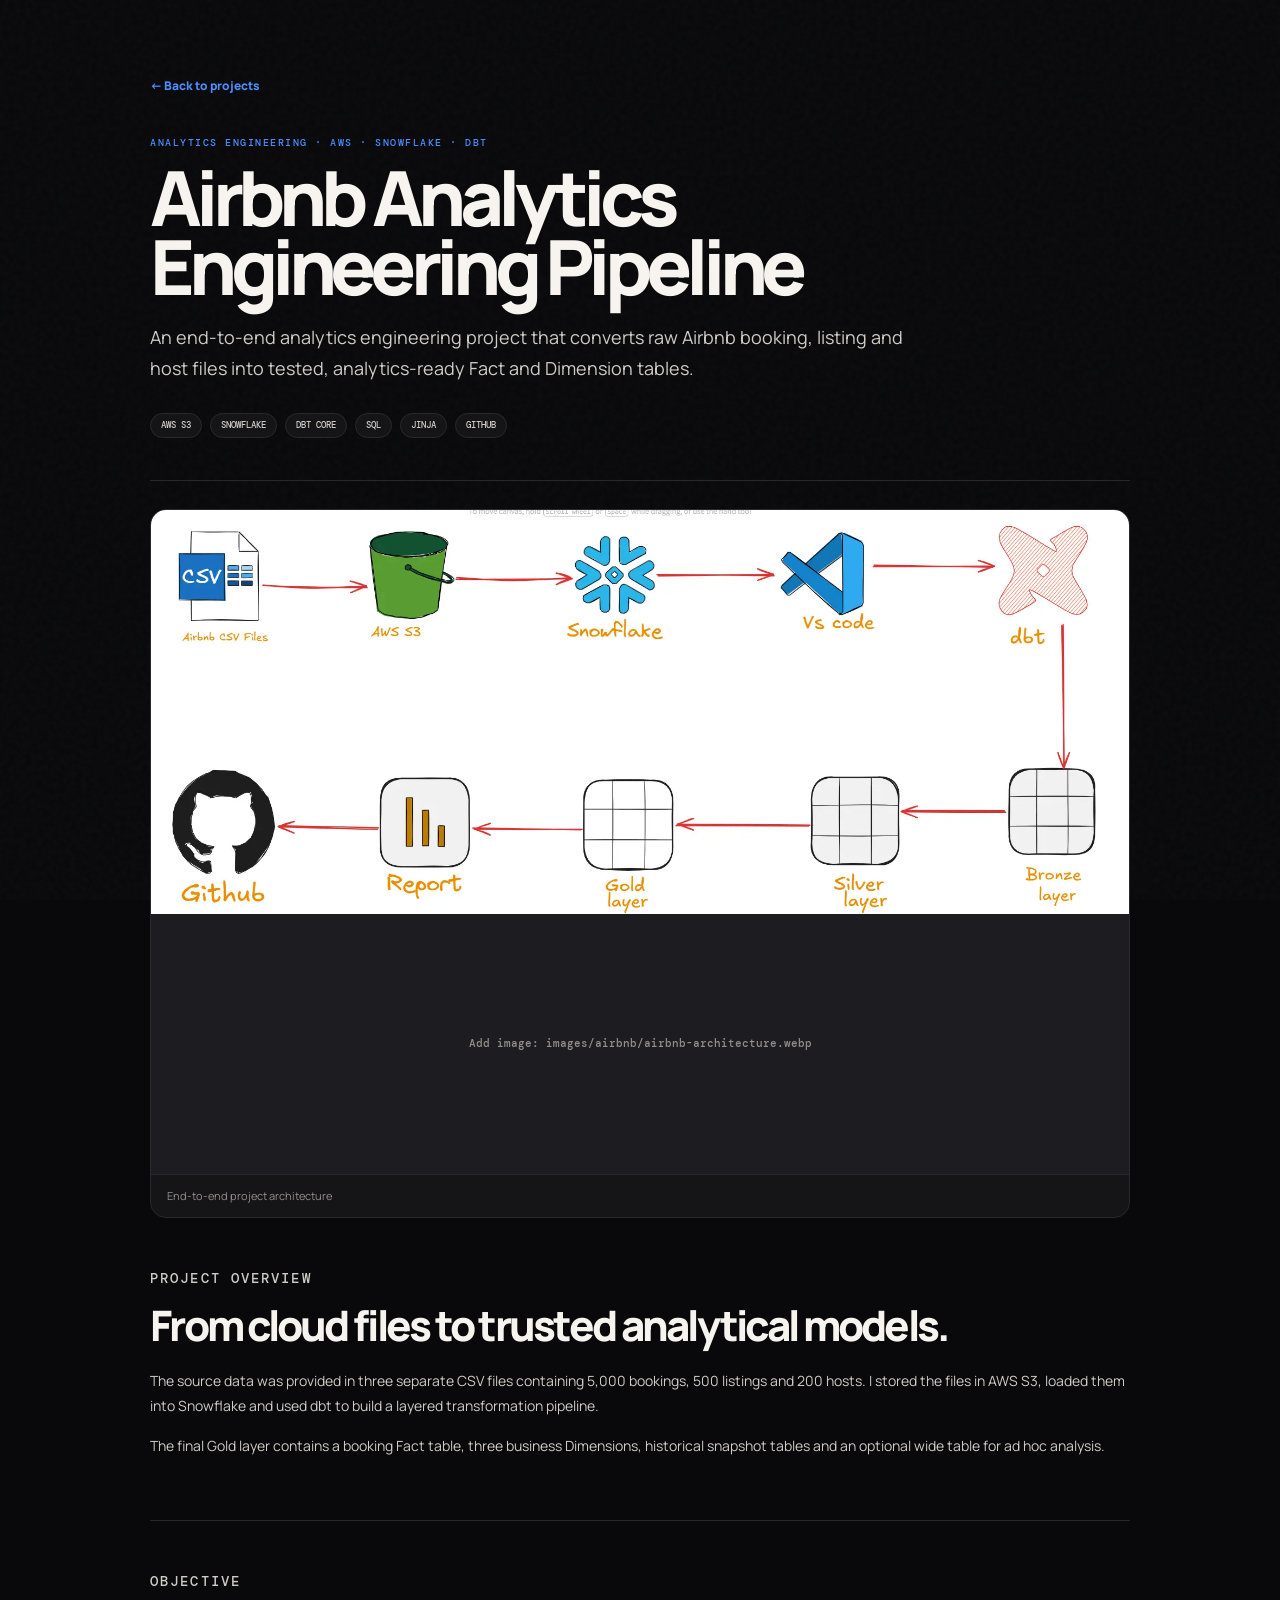
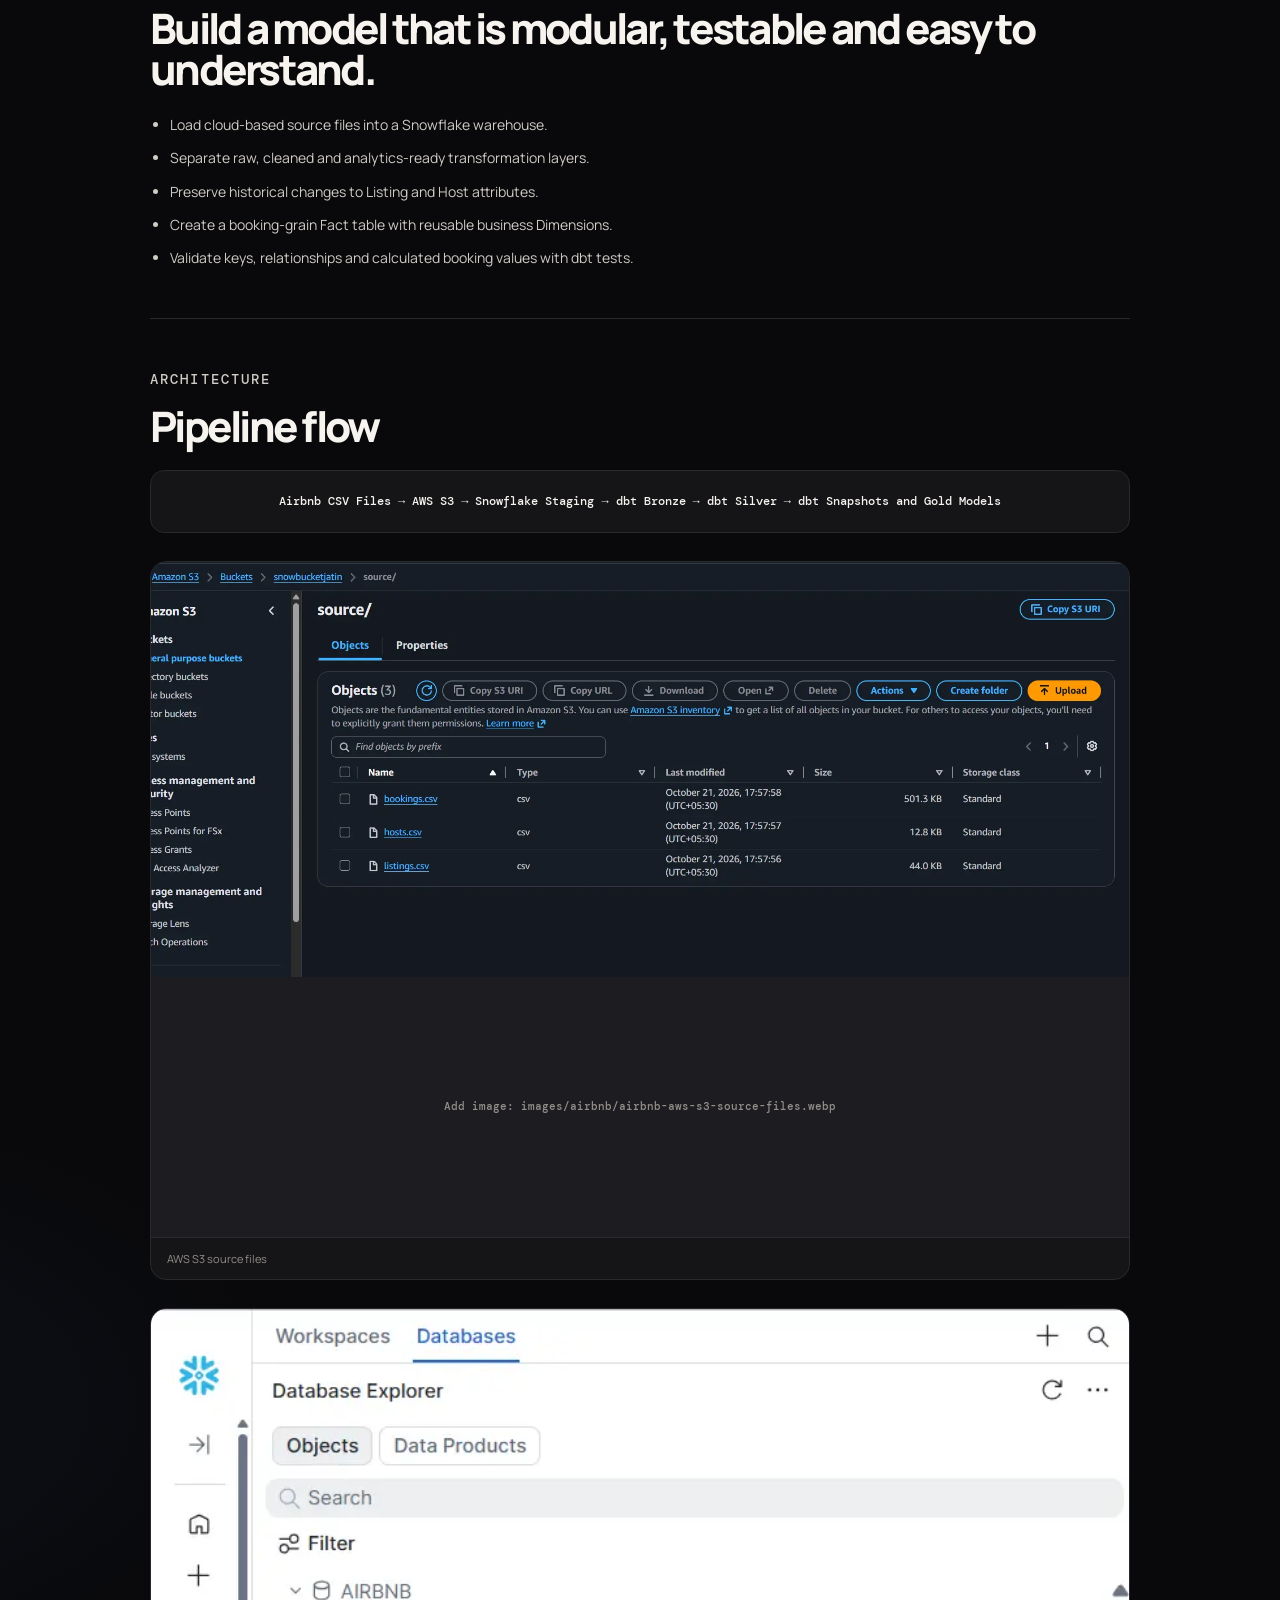
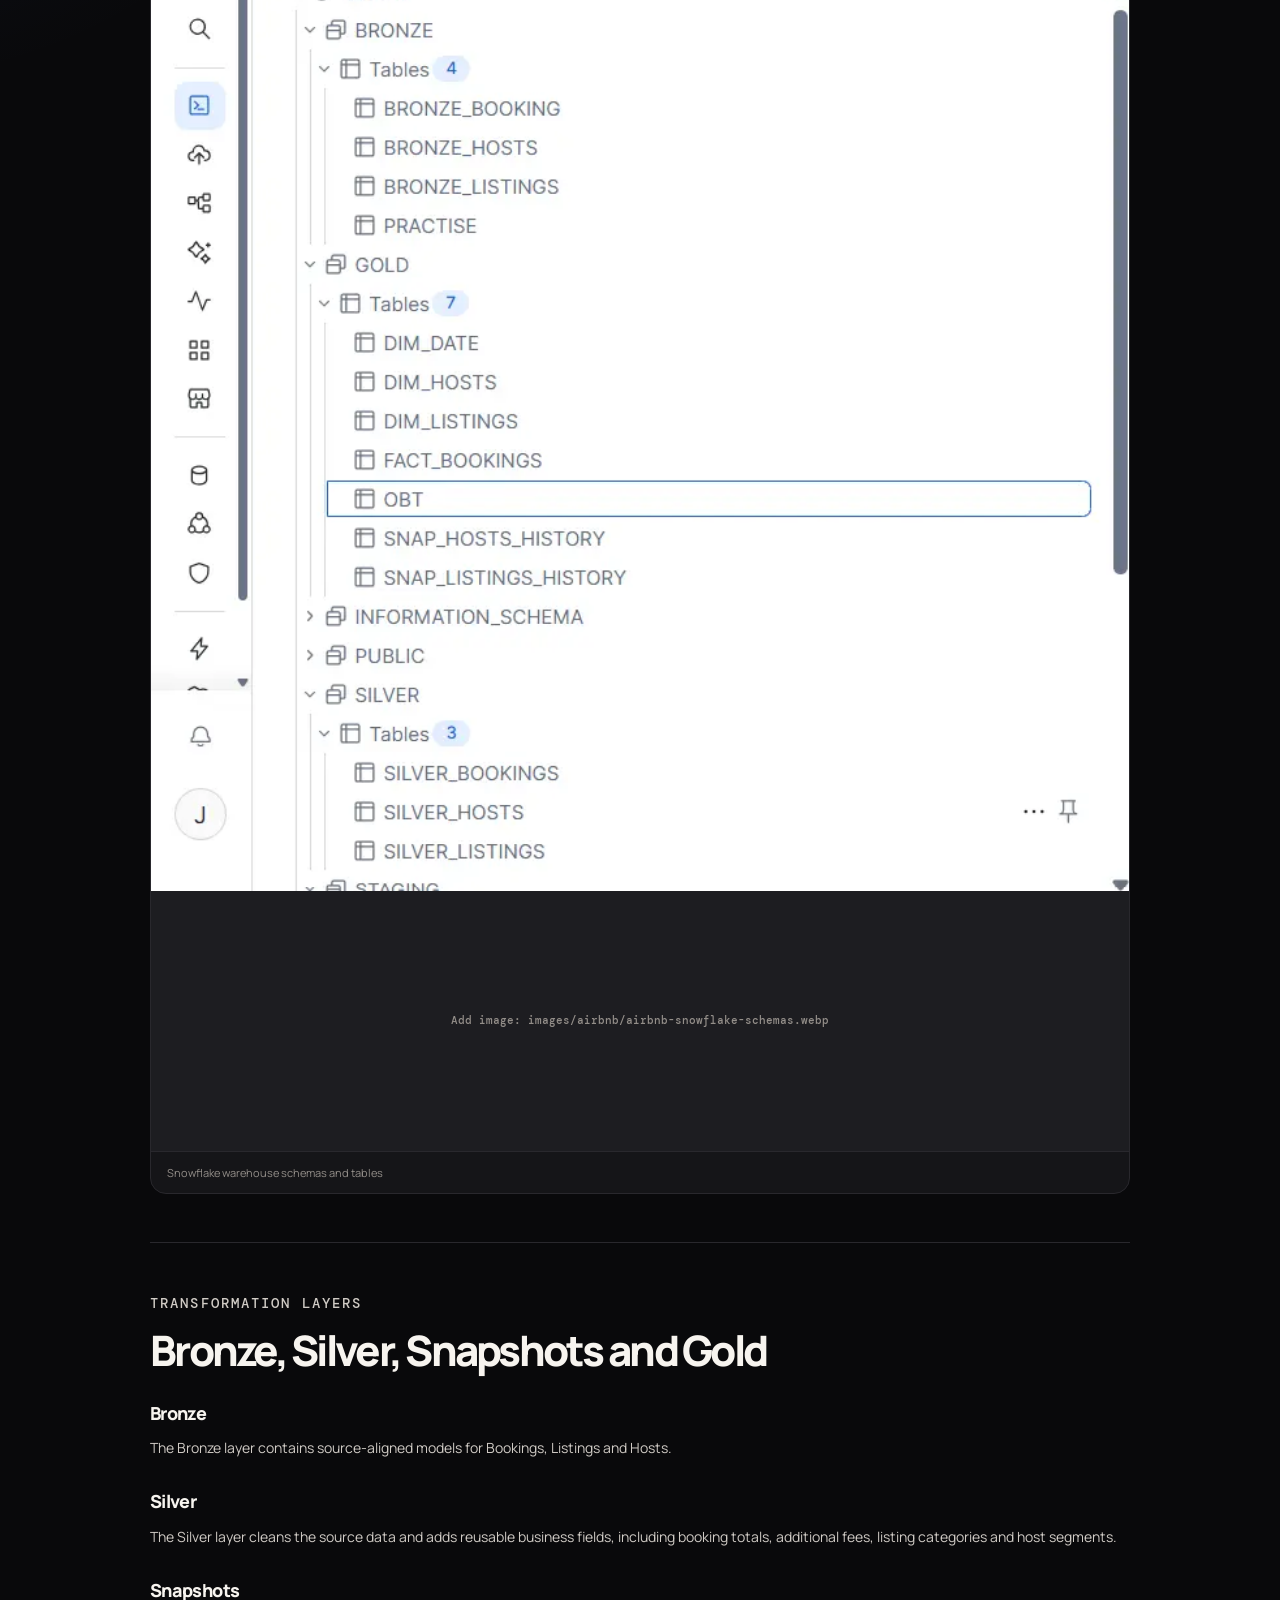
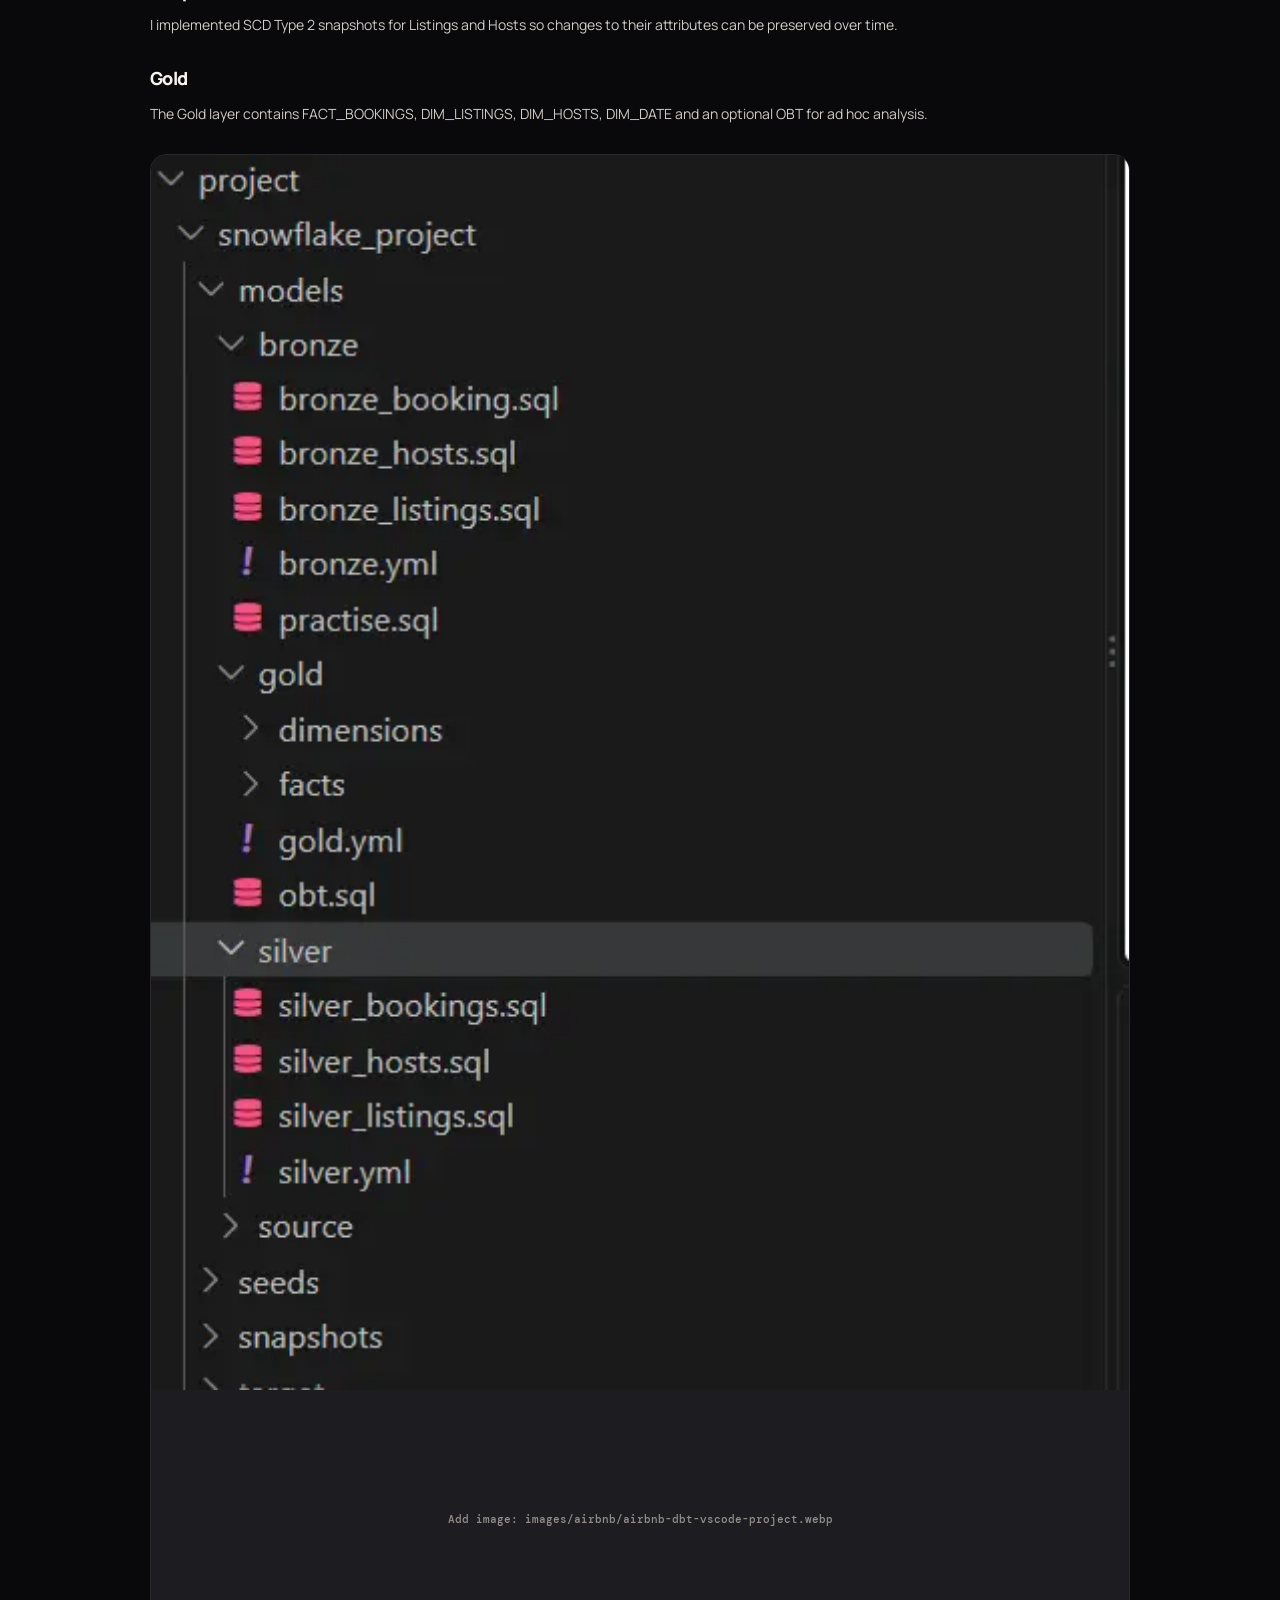
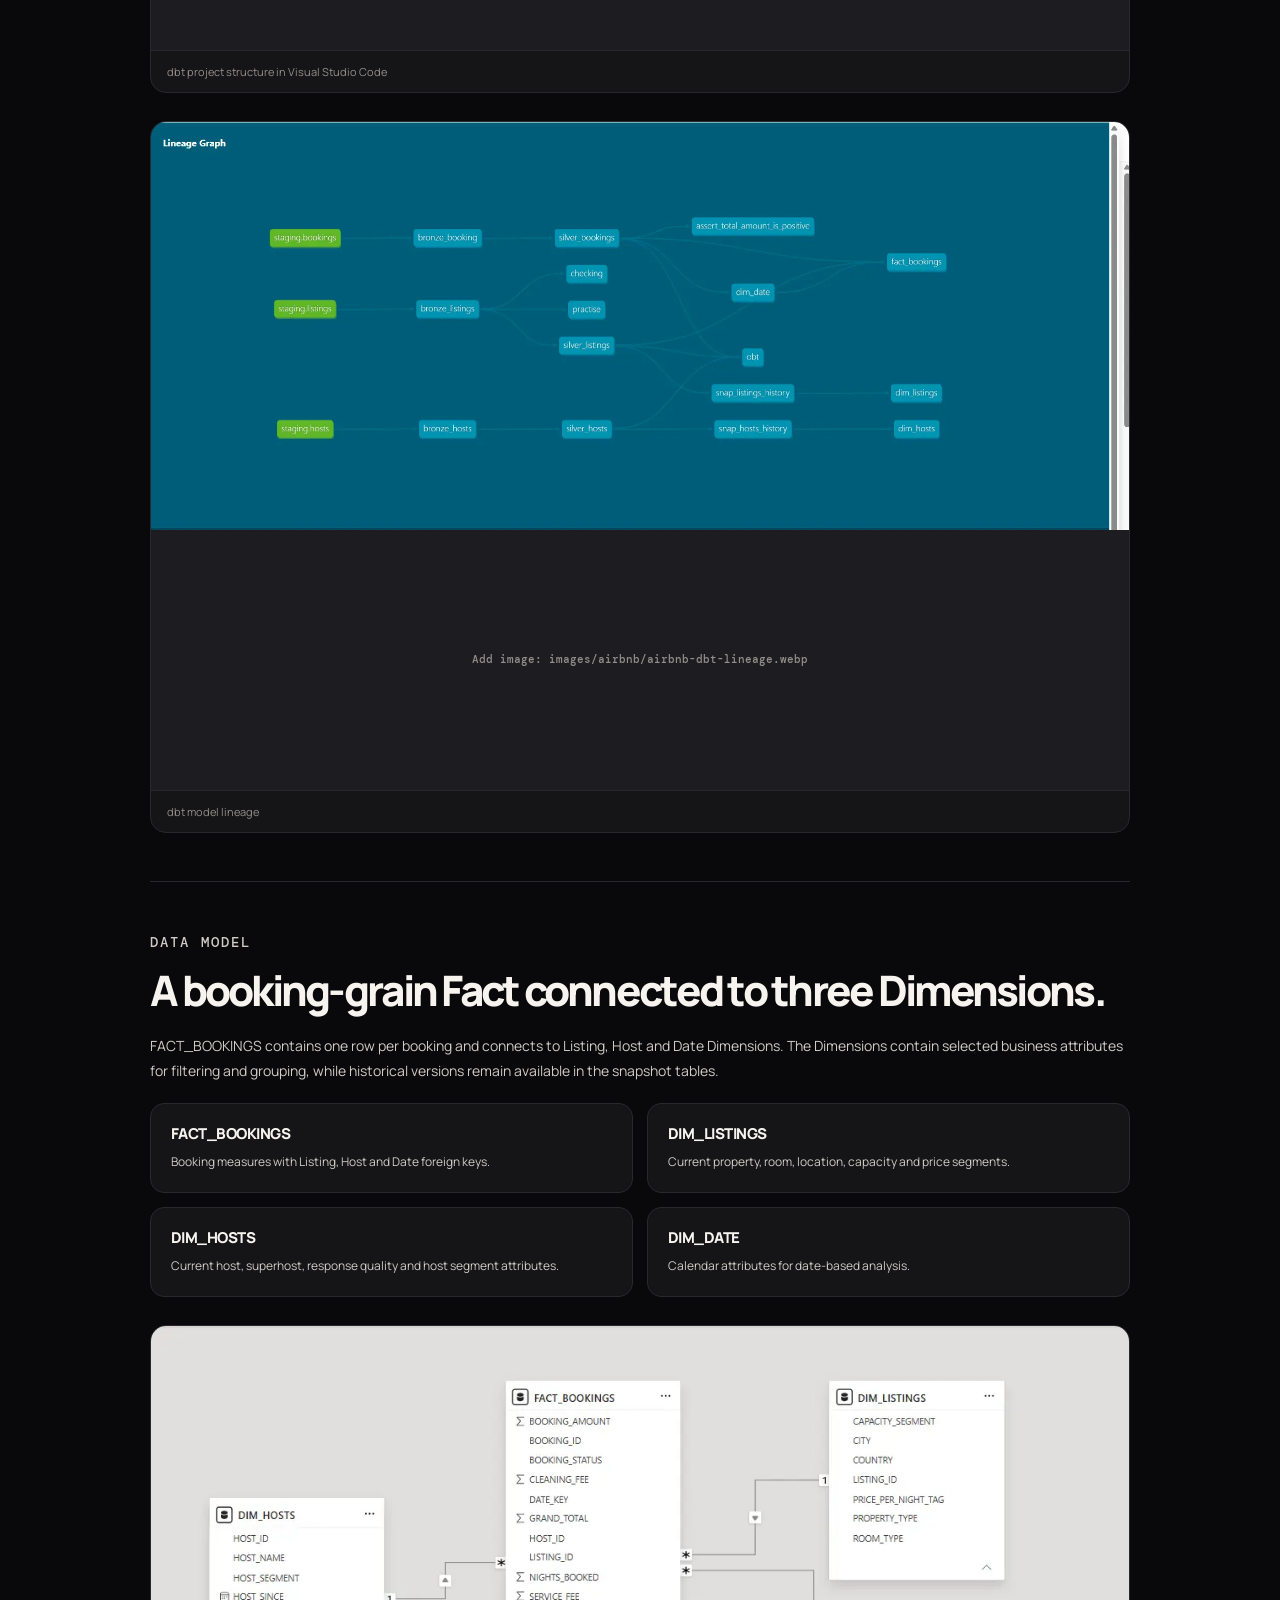
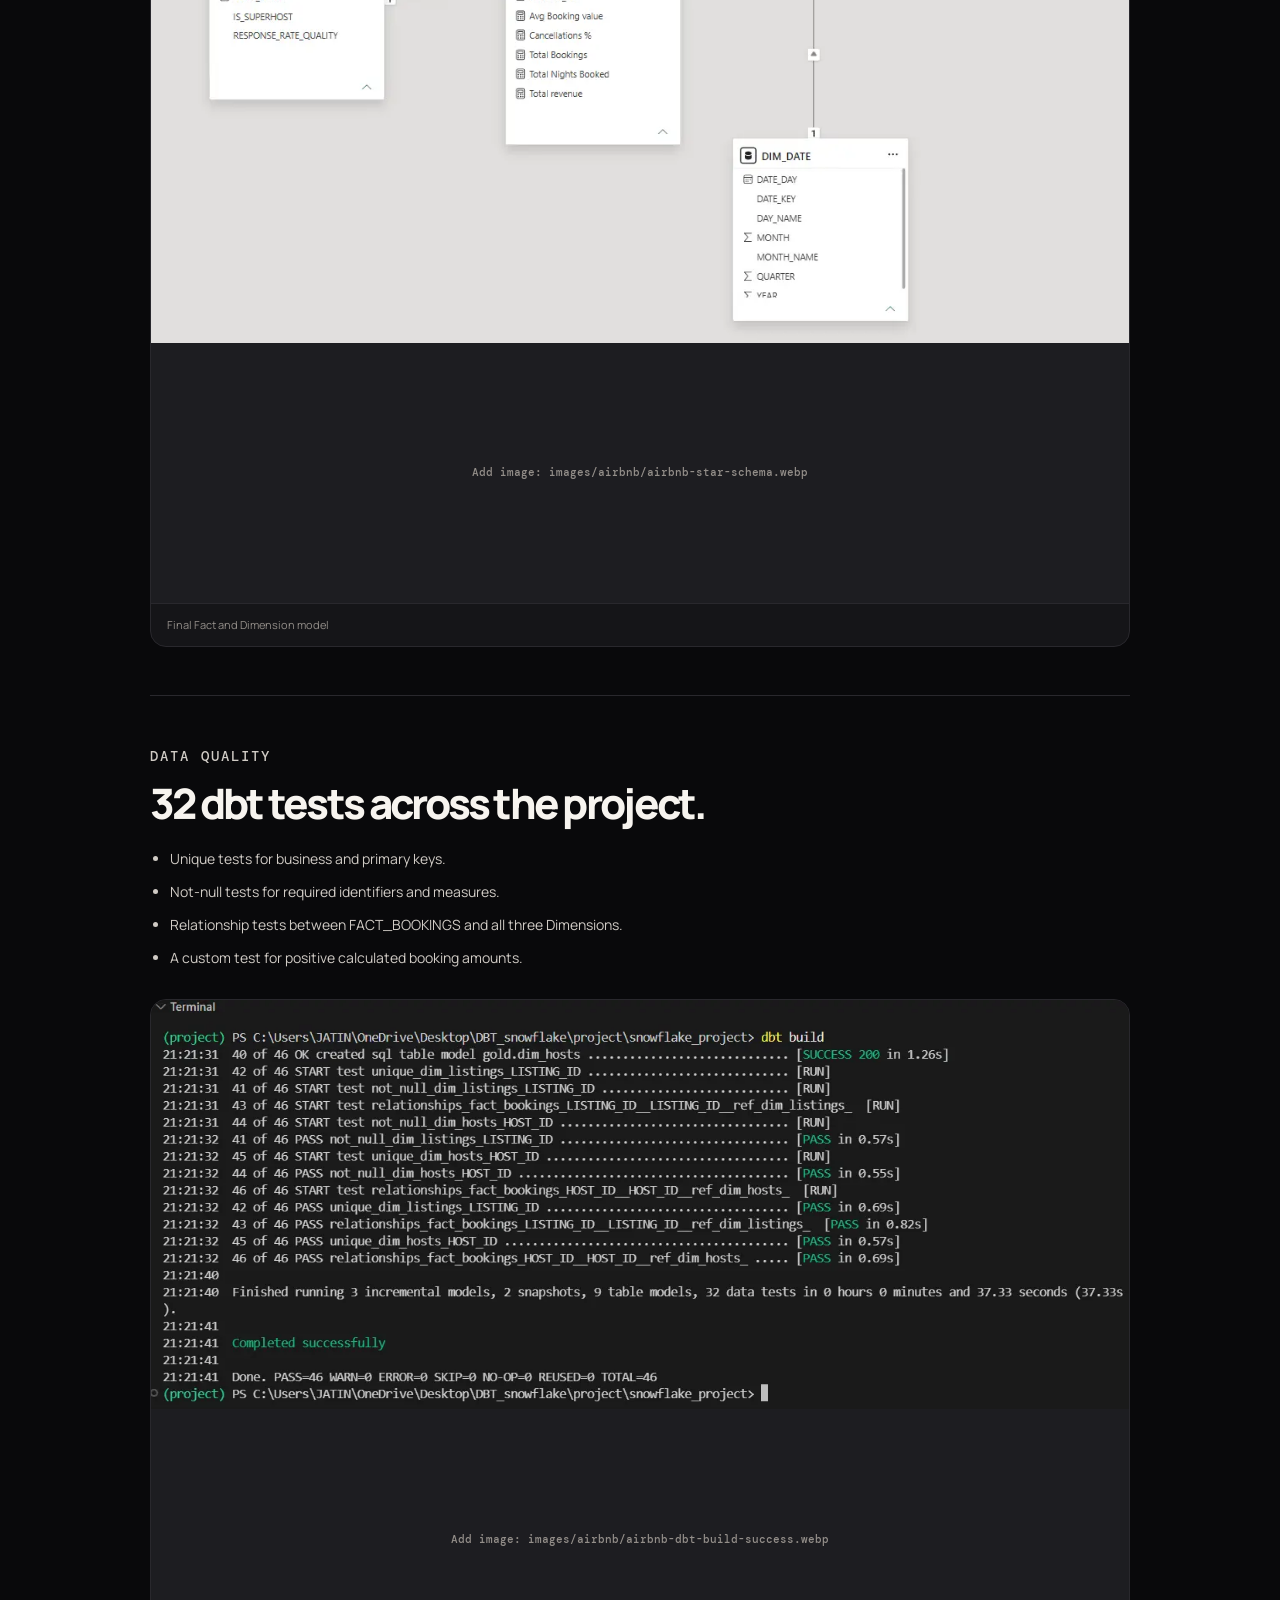
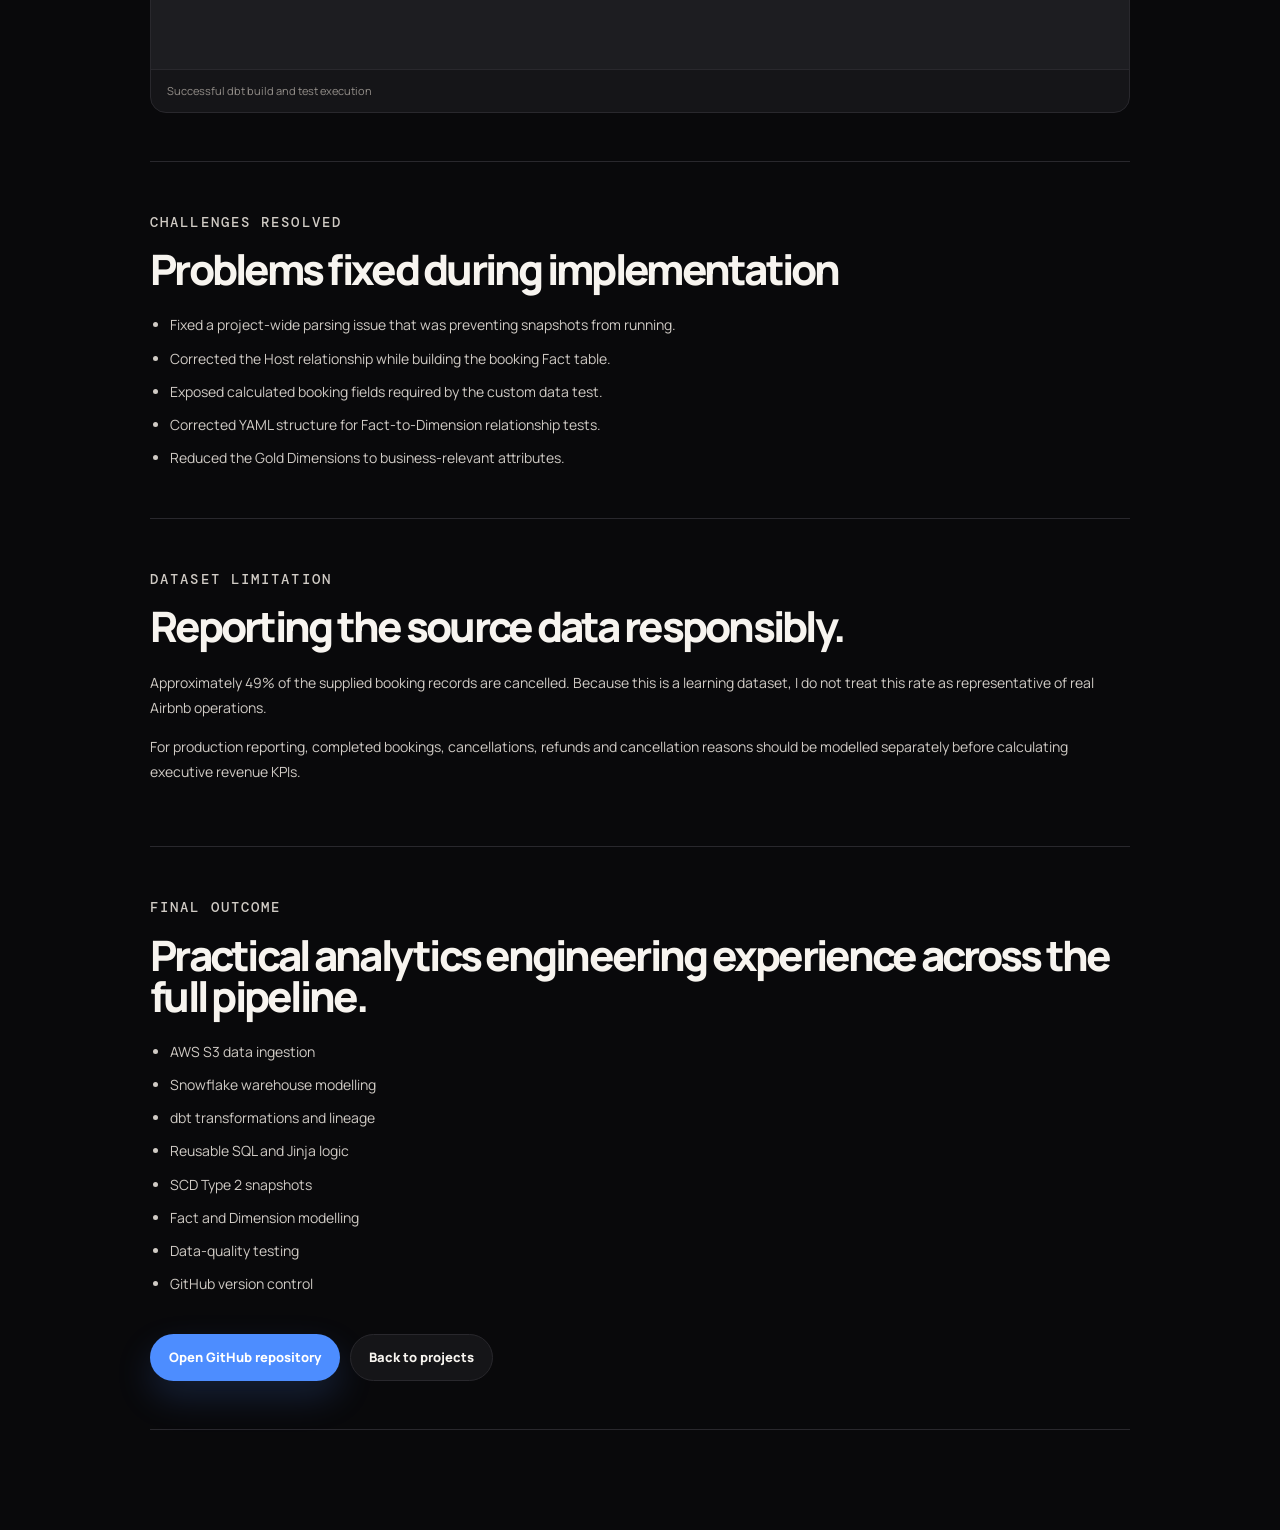
==== airbnb-analytics-engineering.html @ 7e3b99f6 "update Airbnb analytics engineer project" ====
<!doctype html>
<html lang="en">
<head>
  <meta charset="utf-8">
  <meta name="viewport" content="width=device-width, initial-scale=1">
  <meta name="theme-color" content="#09090b">
  <title>Airbnb Analytics Engineering Pipeline | Jatin Kumar</title>
  <meta name="description" content="An end-to-end analytics engineering project using AWS S3, Snowflake and dbt to create tested Fact and Dimension models from Airbnb booking data.">
  <link rel="preconnect" href="https://fonts.googleapis.com">
  <link rel="preconnect" href="https://fonts.gstatic.com" crossorigin>
  <link href="https://fonts.googleapis.com/css2?family=DM+Mono:wght@400;500&family=Manrope:wght@400;500;600;700;800&display=swap" rel="stylesheet">
  <link rel="stylesheet" href="style.css">
  <link rel="stylesheet" href="v3.css">
  <style>
    .case-page { width: min(calc(100% - 40px), 980px); margin: 0 auto; padding: 72px 0 100px; }
    .case-back { display: inline-flex; margin-bottom: 42px; color: var(--blue); font-size: 12px; font-weight: 800; }
    .case-hero { padding-bottom: 42px; border-bottom: 1px solid var(--line); }
    .case-hero h1 { max-width: 900px; margin: 14px 0 20px; font-size: clamp(42px, 7vw, 76px); }
    .case-lead { max-width: 780px; color: var(--ink-soft); font-size: 18px; line-height: 1.75; }
    .case-meta { display: flex; flex-wrap: wrap; gap: 8px; margin-top: 28px; }
    .case-meta span { padding: 7px 10px; color: var(--ink-soft); border: 1px solid var(--line); border-radius: 999px; background: var(--surface); font: 500 9px/1 "DM Mono", monospace; text-transform: uppercase; }
    .case-section { padding: 48px 0; border-bottom: 1px solid var(--line); }
    .case-section h2 { margin-bottom: 22px; font-size: clamp(28px, 4vw, 42px); }
    .case-section h3 { margin: 30px 0 10px; }
    .case-section p, .case-section li { color: var(--ink-soft); font-size: 14px; line-height: 1.8; }
    .case-section ul { margin: 0; padding-left: 20px; }
    .case-section li + li { margin-top: 8px; }
    .case-flow { padding: 20px 22px; color: var(--ink); border: 1px solid var(--line); border-radius: 14px; background: var(--surface); font: 500 12px/1.8 "DM Mono", monospace; text-align: center; }
    .case-model { display: grid; grid-template-columns: repeat(2, minmax(0,1fr)); gap: 14px; margin-top: 20px; }
    .case-model article { padding: 20px; border: 1px solid var(--line); border-radius: 14px; background: var(--surface); }
    .case-model h3 { margin: 0 0 7px; font-size: 15px; }
    .case-model p { margin: 0; font-size: 12px; }
    .case-figure { margin: 28px 0 0; overflow: hidden; border: 1px solid var(--line); border-radius: 16px; background: var(--surface); }
    .case-figure img { display: block; width: 100%; height: auto; }
    .case-placeholder { display: grid; min-height: 260px; place-items: center; padding: 32px; color: var(--muted); background: var(--surface-soft); font: 500 11px/1.6 "DM Mono", monospace; text-align: center; }
    .case-figure figcaption { padding: 12px 16px; color: var(--muted); border-top: 1px solid var(--line); font-size: 11px; }
    .case-footer-actions { display: flex; flex-wrap: wrap; gap: 10px; padding-top: 38px; }
    @media (max-width: 650px) { .case-page { width: min(calc(100% - 28px), 980px); padding-top: 36px; } .case-model { grid-template-columns: 1fr; } .case-lead { font-size: 16px; } }
  </style>
  <script>
    (function () {
      var t = null;
      try { t = localStorage.getItem('jatin-theme'); } catch (e) {}
      document.documentElement.setAttribute('data-theme', t === 'light' ? 'light' : 'dark');
    })();
  </script>
</head>
<body>
  <main class="case-page">
    <a class="case-back" href="index.html#work">← Back to projects</a>

    <header class="case-hero">
      <p class="eyebrow">ANALYTICS ENGINEERING · AWS · SNOWFLAKE · DBT</p>
      <h1>Airbnb Analytics Engineering Pipeline</h1>
      <p class="case-lead">An end-to-end analytics engineering project that converts raw Airbnb booking, listing and host files into tested, analytics-ready Fact and Dimension tables.</p>
      <div class="case-meta" aria-label="Project technologies">
        <span>AWS S3</span><span>Snowflake</span><span>dbt Core</span><span>SQL</span><span>Jinja</span><span>GitHub</span>
      </div>
    </header>

    <figure class="case-figure">
      <img src="images/airbnb/airbnb-architecture.webp" alt="Airbnb analytics engineering pipeline architecture" onerror="this.hidden=true;this.nextElementSibling.hidden=false">
      <div class="case-placeholder" hidden>Add image: images/airbnb/airbnb-architecture.webp</div>
      <figcaption>End-to-end project architecture</figcaption>
    </figure>

    <section class="case-section">
      <p class="eyebrow">PROJECT OVERVIEW</p>
      <h2>From cloud files to trusted analytical models.</h2>
      <p>The source data was provided in three separate CSV files containing 5,000 bookings, 500 listings and 200 hosts. I stored the files in AWS S3, loaded them into Snowflake and used dbt to build a layered transformation pipeline.</p>
      <p>The final Gold layer contains a booking Fact table, three business Dimensions, historical snapshot tables and an optional wide table for ad hoc analysis.</p>
    </section>

    <section class="case-section">
      <p class="eyebrow">OBJECTIVE</p>
      <h2>Build a model that is modular, testable and easy to understand.</h2>
      <ul>
        <li>Load cloud-based source files into a Snowflake warehouse.</li>
        <li>Separate raw, cleaned and analytics-ready transformation layers.</li>
        <li>Preserve historical changes to Listing and Host attributes.</li>
        <li>Create a booking-grain Fact table with reusable business Dimensions.</li>
        <li>Validate keys, relationships and calculated booking values with dbt tests.</li>
      </ul>
    </section>

    <section class="case-section">
      <p class="eyebrow">ARCHITECTURE</p>
      <h2>Pipeline flow</h2>
      <div class="case-flow">Airbnb CSV Files → AWS S3 → Snowflake Staging → dbt Bronze → dbt Silver → dbt Snapshots and Gold Models</div>
      <figure class="case-figure">
        <img src="images/airbnb/airbnb-aws-s3-source-files.webp" alt="Airbnb CSV source files stored in AWS S3" onerror="this.hidden=true;this.nextElementSibling.hidden=false">
        <div class="case-placeholder" hidden>Add image: images/airbnb/airbnb-aws-s3-source-files.webp</div>
        <figcaption>AWS S3 source files</figcaption>
      </figure>
      <figure class="case-figure">
        <img src="images/airbnb/airbnb-snowflake-schemas.webp" alt="Airbnb schemas and tables in Snowflake" onerror="this.hidden=true;this.nextElementSibling.hidden=false">
        <div class="case-placeholder" hidden>Add image: images/airbnb/airbnb-snowflake-schemas.webp</div>
        <figcaption>Snowflake warehouse schemas and tables</figcaption>
      </figure>
    </section>

    <section class="case-section">
      <p class="eyebrow">TRANSFORMATION LAYERS</p>
      <h2>Bronze, Silver, Snapshots and Gold</h2>
      <h3>Bronze</h3>
      <p>The Bronze layer contains source-aligned models for Bookings, Listings and Hosts.</p>
      <h3>Silver</h3>
      <p>The Silver layer cleans the source data and adds reusable business fields, including booking totals, additional fees, listing categories and host segments.</p>
      <h3>Snapshots</h3>
      <p>I implemented SCD Type 2 snapshots for Listings and Hosts so changes to their attributes can be preserved over time.</p>
      <h3>Gold</h3>
      <p>The Gold layer contains FACT_BOOKINGS, DIM_LISTINGS, DIM_HOSTS, DIM_DATE and an optional OBT for ad hoc analysis.</p>
      <figure class="case-figure">
        <img src="images/airbnb/airbnb-dbt-vscode-project.webp" alt="Airbnb dbt project structure in Visual Studio Code" onerror="this.hidden=true;this.nextElementSibling.hidden=false">
        <div class="case-placeholder" hidden>Add image: images/airbnb/airbnb-dbt-vscode-project.webp</div>
        <figcaption>dbt project structure in Visual Studio Code</figcaption>
      </figure>
      <figure class="case-figure">
        <img src="images/airbnb/airbnb-dbt-lineage.webp" alt="Airbnb dbt model lineage graph" onerror="this.hidden=true;this.nextElementSibling.hidden=false">
        <div class="case-placeholder" hidden>Add image: images/airbnb/airbnb-dbt-lineage.webp</div>
        <figcaption>dbt model lineage</figcaption>
      </figure>
    </section>

    <section class="case-section">
      <p class="eyebrow">DATA MODEL</p>
      <h2>A booking-grain Fact connected to three Dimensions.</h2>
      <p>FACT_BOOKINGS contains one row per booking and connects to Listing, Host and Date Dimensions. The Dimensions contain selected business attributes for filtering and grouping, while historical versions remain available in the snapshot tables.</p>
      <div class="case-model">
        <article><h3>FACT_BOOKINGS</h3><p>Booking measures with Listing, Host and Date foreign keys.</p></article>
        <article><h3>DIM_LISTINGS</h3><p>Current property, room, location, capacity and price segments.</p></article>
        <article><h3>DIM_HOSTS</h3><p>Current host, superhost, response quality and host segment attributes.</p></article>
        <article><h3>DIM_DATE</h3><p>Calendar attributes for date-based analysis.</p></article>
      </div>
      <figure class="case-figure">
        <img src="images/airbnb/airbnb-star-schema.webp" alt="Airbnb Fact and Dimension star schema" onerror="this.hidden=true;this.nextElementSibling.hidden=false">
        <div class="case-placeholder" hidden>Add image: images/airbnb/airbnb-star-schema.webp</div>
        <figcaption>Final Fact and Dimension model</figcaption>
      </figure>
    </section>

    <section class="case-section">
      <p class="eyebrow">DATA QUALITY</p>
      <h2>32 dbt tests across the project.</h2>
      <ul>
        <li>Unique tests for business and primary keys.</li>
        <li>Not-null tests for required identifiers and measures.</li>
        <li>Relationship tests between FACT_BOOKINGS and all three Dimensions.</li>
        <li>A custom test for positive calculated booking amounts.</li>
      </ul>
      <figure class="case-figure">
        <img src="images/airbnb/airbnb-dbt-build-success.webp" alt="Successful dbt build for the Airbnb analytics project" onerror="this.hidden=true;this.nextElementSibling.hidden=false">
        <div class="case-placeholder" hidden>Add image: images/airbnb/airbnb-dbt-build-success.webp</div>
        <figcaption>Successful dbt build and test execution</figcaption>
      </figure>
    </section>

    <section class="case-section">
      <p class="eyebrow">CHALLENGES RESOLVED</p>
      <h2>Problems fixed during implementation</h2>
      <ul>
        <li>Fixed a project-wide parsing issue that was preventing snapshots from running.</li>
        <li>Corrected the Host relationship while building the booking Fact table.</li>
        <li>Exposed calculated booking fields required by the custom data test.</li>
        <li>Corrected YAML structure for Fact-to-Dimension relationship tests.</li>
        <li>Reduced the Gold Dimensions to business-relevant attributes.</li>
      </ul>
    </section>

    <section class="case-section">
      <p class="eyebrow">DATASET LIMITATION</p>
      <h2>Reporting the source data responsibly.</h2>
      <p>Approximately 49% of the supplied booking records are cancelled. Because this is a learning dataset, I do not treat this rate as representative of real Airbnb operations.</p>
      <p>For production reporting, completed bookings, cancellations, refunds and cancellation reasons should be modelled separately before calculating executive revenue KPIs.</p>
    </section>

    <section class="case-section">
      <p class="eyebrow">FINAL OUTCOME</p>
      <h2>Practical analytics engineering experience across the full pipeline.</h2>
      <ul>
        <li>AWS S3 data ingestion</li>
        <li>Snowflake warehouse modelling</li>
        <li>dbt transformations and lineage</li>
        <li>Reusable SQL and Jinja logic</li>
        <li>SCD Type 2 snapshots</li>
        <li>Fact and Dimension modelling</li>
        <li>Data-quality testing</li>
        <li>GitHub version control</li>
      </ul>
      <div class="case-footer-actions">
        <a class="button button-primary" href="https://github.com/jatinkumar-analytics/airbnb-dbt-snowflake" target="_blank" rel="noopener">Open GitHub repository</a>
        <a class="button button-secondary" href="index.html#work">Back to projects</a>
      </div>
    </section>
  </main>
</body>
</html>
---- style.css ----
:root {
  --ink: #101828;
  --ink-soft: #344054;
  --muted: #667085;
  --line: #e4e7ec;
  --surface: #ffffff;
  --surface-soft: #f8fafc;
  --canvas: #f5f7fb;
  --navy: #0b1220;
  --navy-2: #16233a;
  --blue: #2563eb;
  --blue-dark: #1d4ed8;
  --teal: #0f9f8f;
  --shadow-sm: 0 1px 2px rgba(16, 24, 40, .04), 0 1px 3px rgba(16, 24, 40, .06);
  --shadow-lg: 0 20px 50px rgba(16, 24, 40, .11);
  --radius-md: 16px;
  --radius-lg: 24px;
  --max: 1180px;
}

* { box-sizing: border-box; }
html { scroll-behavior: smooth; }
body {
  margin: 0;
  min-width: 320px;
  color: var(--ink);
  background: var(--canvas);
  font-family: "Manrope", ui-sans-serif, system-ui, -apple-system, BlinkMacSystemFont, "Segoe UI", sans-serif;
  font-size: 16px;
  line-height: 1.6;
  -webkit-font-smoothing: antialiased;
}
body.menu-open { overflow: hidden; }
body.dialog-open { overflow: hidden; }
a { color: inherit; text-decoration: none; }
a:focus-visible, button:focus-visible, input:focus-visible, textarea:focus-visible { outline: 3px solid rgba(37, 99, 235, .35); outline-offset: 3px; }
button, input, textarea { font: inherit; }
button { cursor: pointer; }

.scroll-progress { position: fixed; top: 0; left: 0; z-index: 200; width: 0; height: 3px; background: linear-gradient(90deg, var(--blue), var(--teal)); transition: width .1s linear; }
.skip-link { position: fixed; z-index: 1000; top: -80px; left: 18px; padding: 10px 14px; color: #fff; background: var(--navy); border-radius: 0 0 10px 10px; }
.skip-link:focus { top: 0; }
.sr-only { position: absolute; width: 1px; height: 1px; padding: 0; margin: -1px; overflow: hidden; clip: rect(0, 0, 0, 0); white-space: nowrap; border: 0; }

.site-header { position: sticky; top: 0; z-index: 100; border-bottom: 1px solid rgba(228, 231, 236, .78); background: rgba(255, 255, 255, .9); backdrop-filter: blur(16px); }
.nav-shell { width: min(calc(100% - 48px), var(--max)); min-height: 76px; margin: auto; display: flex; align-items: center; gap: 28px; }
.brand { display: inline-flex; align-items: center; gap: 11px; min-width: max-content; }
.brand-mark { display: grid; width: 36px; height: 36px; place-items: center; color: #fff; border-radius: 10px; background: var(--navy); font: 500 12px/1 "DM Mono", monospace; letter-spacing: -.08em; }
.brand-text { color: var(--ink); font-size: 14px; font-weight: 800; letter-spacing: -.02em; line-height: 1.05; }
.brand-text small { display: block; margin-top: 4px; color: var(--muted); font-size: 10px; font-weight: 700; letter-spacing: .08em; text-transform: uppercase; }
.primary-nav { display: flex; align-items: center; gap: 5px; margin-left: auto; }
.primary-nav a { padding: 9px 10px; color: var(--ink-soft); border-radius: 8px; font-size: 12px; font-weight: 800; transition: color .2s ease, background .2s ease; }
.primary-nav a:hover, .primary-nav a.is-current { color: var(--blue); background: #eff6ff; }
.nav-resume { padding: 10px 15px; color: #fff; border-radius: 9px; background: var(--navy); font-size: 12px; font-weight: 800; transition: transform .2s ease, background .2s ease; }
.nav-resume:hover { background: #1c2e4b; transform: translateY(-1px); }
.menu-toggle { display: none; padding: 8px 11px; color: var(--ink); border: 1px solid var(--line); border-radius: 8px; background: #fff; font-size: 12px; font-weight: 800; }
.nav-icon-btn { display: inline-grid; width: 34px; height: 34px; place-items: center; padding: 0; color: var(--ink-soft); border: 1px solid var(--line); border-radius: 9px; background: #fff; transition: color .2s ease, border-color .2s ease, transform .2s ease; }
.nav-icon-btn:hover { color: var(--blue); border-color: #b9cdf1; transform: translateY(-1px); }
.theme-icon-sun { display: none; }
.nav-cmdk { display: inline-flex; align-items: center; gap: 7px; min-height: 34px; padding: 0 11px; color: var(--muted); border: 1px solid var(--line); border-radius: 9px; background: #fff; font: 700 10px/1 "DM Mono", monospace; letter-spacing: .04em; transition: color .2s ease, border-color .2s ease, transform .2s ease; }
.nav-cmdk:hover { color: var(--blue); border-color: #b9cdf1; transform: translateY(-1px); }
.nav-cmdk kbd { padding: 3px 5px; border: 1px solid var(--line); border-radius: 4px; background: var(--surface-soft); font: inherit; }

.section-shell { width: min(calc(100% - 48px), var(--max)); margin: 0 auto; }
.eyebrow { margin: 0 0 14px; color: var(--blue); font: 500 11px/1.2 "DM Mono", monospace; letter-spacing: .11em; }
h1, h2, h3, p { margin-top: 0; }
h1 { max-width: 760px; margin-bottom: 9px; font-size: clamp(43px, 5.5vw, 72px); font-weight: 800; letter-spacing: -.065em; line-height: .99; }
h2 { margin-bottom: 0; font-size: clamp(30px, 3.5vw, 45px); font-weight: 800; letter-spacing: -.055em; line-height: 1.08; }
h3 { font-size: 18px; font-weight: 800; letter-spacing: -.03em; line-height: 1.3; }

.hero { display: grid; grid-template-columns: minmax(0, 1.08fr) minmax(390px, .92fr); gap: clamp(40px, 7vw, 100px); align-items: center; padding-top: clamp(68px, 9vw, 112px); padding-bottom: clamp(72px, 9vw, 112px); }
.profile-intro { display: flex; align-items: center; gap: 18px; margin-bottom: 31px; }
.profile-photo-frame { position: relative; display: grid; width: 142px; min-width: 142px; min-height: 178px; place-items: center; border: 1px solid #cbd8ea; border-radius: 14px; background: linear-gradient(145deg, #f1f6ff, #e1ebfb); box-shadow: var(--shadow-sm); }
.profile-photo-placeholder { display: grid; width: 62px; height: 62px; place-items: center; color: #fff; border-radius: 12px; background: var(--navy); font: 500 20px/1 "DM Mono", monospace; letter-spacing: -.11em; }
.profile-photo-frame img { width: 100%; height: auto; max-height: 236px; object-fit: contain; display: block; border-radius: 12px; }
.profile-photo-frame.is-loaded .profile-photo-placeholder { display: none; }
.profile-role { margin: 0 0 4px; color: var(--ink); font-size: 20px; font-weight: 800; letter-spacing: -.035em; }
.profile-location { margin: 0; color: var(--muted); font-size: 12px; font-weight: 700; }
.hero-statement { max-width: 680px; margin-bottom: 17px; color: var(--ink); font-size: clamp(22px, 2.7vw, 31px); font-weight: 700; letter-spacing: -.045em; line-height: 1.2; }
.hero-intro { max-width: 650px; margin-bottom: 30px; color: var(--ink-soft); font-size: 16px; line-height: 1.75; }
.hero-intro strong { color: var(--ink); }
.about-specialities { display: grid; grid-template-columns: repeat(2, minmax(0, 1fr)); gap: 10px; margin: 0 0 18px; }
.about-specialities article { min-height: 138px; padding: 15px; border: 1px solid #dce5f2; border-radius: 11px; background: rgba(255, 255, 255, .72); }
.about-specialities article > p { margin: 0 0 17px; color: var(--blue); font: 500 10px/1 "DM Mono", monospace; }
.about-specialities h3 { margin: 0 0 6px; font-size: 13px; letter-spacing: -.025em; }
.about-specialities span { display: block; color: var(--muted); font-size: 11px; font-weight: 600; line-height: 1.55; }
.about-context { display: grid; grid-template-columns: repeat(3, minmax(0, 1fr)); gap: 9px; margin: 0 0 27px; }
.about-context article { padding: 11px 12px; border-left: 2px solid #c8d9f7; }
.about-context span { display: block; margin-bottom: 5px; color: var(--blue); font: 500 9px/1 "DM Mono", monospace; letter-spacing: .065em; }
.about-context p { margin: 0; color: var(--ink-soft); font-size: 11px; font-weight: 700; line-height: 1.5; }
.hero-actions { display: flex; flex-wrap: wrap; gap: 12px; margin-bottom: 0; }
.button { display: inline-flex; align-items: center; justify-content: center; min-height: 47px; padding: 12px 18px; border: 1px solid transparent; border-radius: 10px; font-size: 13px; font-weight: 800; transition: transform .2s ease, background .2s ease, color .2s ease, border-color .2s ease; }
.button:hover { transform: translateY(-2px); }
.button:disabled { cursor: wait; opacity: .68; transform: none; }
.button-primary { color: #fff; background: var(--blue); box-shadow: 0 10px 22px rgba(37, 99, 235, .22); }
.button-primary:hover { background: var(--blue-dark); }
.button-secondary { color: var(--ink); border-color: var(--line); background: var(--surface); }
.button-secondary:hover { border-color: #b9c4d3; background: #fff; }
.hero-facts { display: grid; grid-template-columns: repeat(3, minmax(0, 1fr)); gap: 22px; max-width: 560px; margin: 0; }
.hero-facts div { min-width: 0; padding-left: 15px; border-left: 2px solid #dbe5f6; }
.hero-facts dt { color: var(--ink); font: 500 25px/1.1 "DM Mono", monospace; letter-spacing: -.07em; }
.hero-facts dd { margin: 5px 0 0; color: var(--muted); font-size: 11px; font-weight: 700; line-height: 1.35; text-transform: uppercase; letter-spacing: .045em; }

.analytics-panel { position: relative; overflow: hidden; padding: 28px; color: #e7eefb; border: 1px solid rgba(255, 255, 255, .10); border-radius: var(--radius-lg); background: linear-gradient(145deg, #111d32, #0b1220 72%); box-shadow: var(--shadow-lg); }
.analytics-panel::after { content: ""; position: absolute; right: -60px; bottom: -110px; width: 250px; height: 250px; border-radius: 50%; background: rgba(37, 99, 235, .14); }
.panel-topline, .panel-main, .panel-breakdown, .panel-footnote { position: relative; z-index: 1; }
.panel-topline { display: flex; align-items: center; justify-content: space-between; gap: 14px; padding-bottom: 20px; border-bottom: 1px solid rgba(255, 255, 255, .11); color: #a9b9d3; font: 500 10px/1.2 "DM Mono", monospace; letter-spacing: .08em; }
.availability { padding: 7px 9px; color: #aef2e8; border: 1px solid rgba(81, 212, 194, .28); border-radius: 99px; background: rgba(15, 159, 143, .14); white-space: nowrap; }
.panel-main { display: flex; align-items: end; justify-content: space-between; gap: 18px; padding: 30px 0 17px; }
.panel-stats-row { position: relative; z-index: 1; display: grid; grid-template-columns: repeat(3, minmax(0, 1fr)); gap: 10px; padding: 16px 0 2px; border-top: 1px solid rgba(255,255,255,.11); }
.panel-stats-row strong { display: block; color: #76a8ff; font: 500 19px/1 "DM Mono", monospace; letter-spacing: -.05em; }
.panel-stats-row span { display: block; margin-top: 5px; color: #94a7c7; font-size: 10px; font-weight: 700; line-height: 1.35; }
.panel-label { margin-bottom: 6px; color: #94a7c7; font-size: 12px; font-weight: 700; }
.panel-value { margin: 0; color: #fff; font-size: clamp(20px, 2.4vw, 28px); font-weight: 700; letter-spacing: -.045em; line-height: 1.1; }
.panel-stat { display: flex; align-items: end; gap: 7px; }
.panel-stat strong { color: #76a8ff; font: 500 40px/.8 "DM Mono", monospace; letter-spacing: -.1em; }
.panel-stat span { color: #94a7c7; font-size: 11px; font-weight: 700; }
.mini-chart { position: relative; height: 150px; color: #4c86f7; }
.chart-grid { position: absolute; inset: 0; background: repeating-linear-gradient(to bottom, rgba(255,255,255,.1) 0 1px, transparent 1px 37px), repeating-linear-gradient(to right, rgba(255,255,255,.06) 0 1px, transparent 1px 70px); }
.mini-chart svg { position: absolute; inset: 0; width: 100%; height: 100%; overflow: visible; }
.panel-breakdown { display: grid; gap: 10px; padding-top: 26px; }
.panel-breakdown div { display: grid; grid-template-columns: 92px 1fr; align-items: center; gap: 11px; }
.panel-breakdown span { color: #a9b9d3; font-size: 11px; font-weight: 700; }
.panel-breakdown b { display: block; height: 6px; overflow: hidden; border-radius: 20px; background: rgba(255,255,255,.11); }
.panel-breakdown b::after { content: ""; display: block; width: var(--bar); height: 100%; border-radius: inherit; background: linear-gradient(90deg, #2f73f7, #57d4c2); }
.panel-footnote { margin: 25px 0 0; color: #8292ad; font-size: 11px; }

.work-section, .process-section, .skills-section, .resume-section, .dataset-section { padding-top: clamp(65px, 9vw, 108px); padding-bottom: clamp(65px, 9vw, 108px); border-top: 1px solid var(--line); }
.section-heading { display: grid; grid-template-columns: minmax(0, 1fr) minmax(260px, 385px); gap: 36px; align-items: end; margin-bottom: 38px; }
.section-heading .eyebrow { margin-bottom: 13px; }
.section-heading > p { margin: 0 0 3px; color: var(--muted); font-size: 14px; line-height: 1.75; }

.project-toolbar { display: flex; flex-wrap: wrap; align-items: center; gap: 10px 14px; margin-bottom: 22px; }
.project-search { position: relative; flex: 1 1 250px; max-width: 340px; }
.project-search-icon { position: absolute; left: 12px; top: 50%; transform: translateY(-50%); color: var(--muted); font-size: 15px; pointer-events: none; }
.project-search input { width: 100%; min-height: 40px; padding: 10px 12px 10px 32px; color: var(--ink); border: 1px solid var(--line); border-radius: 9px; background: #fff; font-size: 12px; font-weight: 700; outline: 0; transition: border-color .2s ease, box-shadow .2s ease; }
.project-search input:focus { border-color: #94b4ed; box-shadow: 0 0 0 3px rgba(37, 99, 235, .12); }
.project-filters { display: flex; flex-wrap: wrap; gap: 6px; }
.filter-chip { min-height: 34px; padding: 7px 12px; color: var(--ink-soft); border: 1px solid var(--line); border-radius: 99px; background: #fff; font-size: 11px; font-weight: 800; transition: color .2s ease, border-color .2s ease, background .2s ease; }
.filter-chip:hover { color: var(--blue); border-color: #b9cdf1; }
.filter-chip.is-active { color: #fff; border-color: var(--navy); background: var(--navy); }
.project-count { width: 100%; margin: 0; color: var(--muted); font: 500 10px/1 "DM Mono", monospace; letter-spacing: .05em; text-transform: uppercase; }
.project-empty { grid-column: 1 / -1; padding: 48px 20px; color: var(--muted); border: 1px dashed #cdd8e8; border-radius: var(--radius-md); background: rgba(255,255,255,.6); font-size: 13px; font-weight: 700; text-align: center; }

.project-grid { display: grid; grid-template-columns: repeat(3, minmax(0, 1fr)); gap: 20px; }
.project-card { display: flex; flex-direction: column; overflow: hidden; border: 1px solid var(--line); border-radius: var(--radius-md); background: var(--surface); box-shadow: var(--shadow-sm); transition: transform .25s ease, box-shadow .25s ease, border-color .25s ease; }
.project-card:hover { border-color: #c7d6ef; box-shadow: 0 16px 35px rgba(32, 54, 86, .12); transform: translateY(-5px); }
.project-visual { position: relative; aspect-ratio: 16 / 10; overflow: hidden; background: radial-gradient(120% 90% at 20% 0%, rgba(37, 99, 235, .08), transparent 55%), linear-gradient(145deg, #eef2f9, #d9e2ef); }
.project-visual img { width: 100%; height: 100%; display: block; object-fit: contain; padding: 10px 12px; transition: transform .45s ease; }
.project-card:hover .project-visual img { transform: scale(1.02); }
.project-visual.image-unavailable::before { content: "Dashboard preview unavailable"; position: absolute; z-index: 1; inset: 0; display: grid; place-items: center; color: #475467; font-size: 12px; font-weight: 800; }
.project-visual.is-loading::before { content: "Loading preview…"; position: absolute; z-index: 1; inset: 0; display: grid; place-items: center; color: #8494ad; font: 500 11px/1 "DM Mono", monospace; letter-spacing: .05em; animation: pulse-soft 1.4s ease-in-out infinite; }
@keyframes pulse-soft { 0%, 100% { opacity: .45; } 50% { opacity: 1; } }
.project-label { position: absolute; z-index: 1; top: 14px; left: 14px; padding: 6px 9px; color: #eff6ff; border: 1px solid rgba(255,255,255,.23); border-radius: 99px; background: rgba(11,18,32,.67); backdrop-filter: blur(6px); font: 500 9px/1 "DM Mono", monospace; letter-spacing: .075em; }
.project-body { display: flex; flex: 1; flex-direction: column; padding: 21px; }
.project-body h3 { margin-bottom: 10px; font-size: 19px; }
.project-body > p { margin-bottom: 17px; color: var(--ink-soft); font-size: 12px; line-height: 1.68; }
.project-metric { margin: auto 0 15px; padding: 11px 0; color: var(--blue); border-top: 1px solid var(--line); border-bottom: 1px solid var(--line); font: 500 11px/1.4 "DM Mono", monospace; }
.project-tags { display: flex; flex-wrap: wrap; gap: 6px; margin: auto 0 16px; }
.project-tags span { padding: 5px 7px; color: var(--ink-soft); border: 1px solid #e7ebf0; border-radius: 6px; background: var(--surface-soft); font: 500 9px/1 "DM Mono", monospace; }
.card-actions { display: flex; flex-wrap: wrap; gap: 9px; margin-top: auto; }
.card-embed-button, .card-link { min-height: 36px; padding: 8px 10px; border-radius: 7px; font-size: 11px; font-weight: 800; }
.card-embed-button { color: #fff; border: 1px solid var(--navy); background: var(--navy); transition: transform .2s ease, background .2s ease; }
.card-embed-button:hover { background: #1c2e4b; transform: translateY(-1px); }
.card-link { display: inline-flex; align-items: center; color: var(--blue); border: 1px solid #cedbf1; background: #f8fbff; }
.card-link:hover { color: var(--blue-dark); border-color: #adc4ed; }

.section-shell.process-section, .section-shell.dataset-section { width: 100%; max-width: none; margin-right: 0; margin-left: 0; padding-right: max(24px, calc((100vw - var(--max)) / 2)); padding-left: max(24px, calc((100vw - var(--max)) / 2)); }
.process-section { background: var(--surface); }
.process-grid { display: grid; grid-template-columns: repeat(3, minmax(0, 1fr)); gap: 16px; margin: 0; padding: 0; list-style: none; }
.process-grid li { display: flex; flex-direction: column; min-height: 316px; padding: 25px; border: 1px solid var(--line); border-radius: var(--radius-md); background: #fff; box-shadow: var(--shadow-sm); transition: transform .25s ease, box-shadow .25s ease, border-color .25s ease; }
.process-grid li:hover { border-color: #c8d7ef; box-shadow: 0 16px 35px rgba(32, 54, 86, .1); transform: translateY(-4px); }
.process-grid li > span, .skill-index { display: inline-block; margin-bottom: 18px; color: var(--blue); font: 500 12px/1 "DM Mono", monospace; letter-spacing: -.03em; }
.process-phase { margin: 0 0 11px !important; color: var(--teal) !important; font: 500 9px/1 "DM Mono", monospace !important; letter-spacing: .09em; }
.process-grid h3 { margin-bottom: 11px; font-size: 17px; }
.process-grid > li > p:not(.process-phase) { margin: 0; color: var(--muted); font-size: 12px; line-height: 1.7; }
.process-grid > li > p strong { color: var(--ink-soft); }
.process-tags { display: flex; flex-wrap: wrap; gap: 6px; margin-top: auto; padding-top: 18px; }
.process-tags b { padding: 5px 7px; color: var(--ink-soft); border: 1px solid #e3eaf4; border-radius: 6px; background: #f7f9fc; font: 500 9px/1.15 "DM Mono", monospace; }

.skills-grid { display: grid; grid-template-columns: repeat(4, minmax(0, 1fr)); gap: 16px; }
.skill-card { min-height: 300px; padding: 24px; border: 1px solid var(--line); border-radius: var(--radius-md); background: var(--surface); transition: transform .25s ease, box-shadow .25s ease; }
.skill-card:hover { box-shadow: var(--shadow-lg); transform: translateY(-4px); }
.skill-index { margin-bottom: 36px; color: var(--teal); }
.skill-card h3 { margin-bottom: 10px; }
.skill-card > p:not(.skill-index) { min-height: 63px; margin-bottom: 20px; color: var(--muted); font-size: 12px; line-height: 1.7; }
.skill-card ul { margin: 0; padding: 0; list-style: none; border-top: 1px solid var(--line); }
.skill-card li { padding: 9px 0; color: var(--ink-soft); border-bottom: 1px solid var(--line); font-size: 11px; font-weight: 700; }

.resume-section { background: #eff5ff; }
.resume-layout { display: grid; grid-template-columns: minmax(0, .9fr) minmax(400px, 1.1fr); gap: 20px; align-items: stretch; }
.resume-summary-card { display: flex; flex-direction: column; padding: 30px; color: #e6edf9; border-radius: var(--radius-lg); background: var(--navy); box-shadow: var(--shadow-lg); }
.resume-label { margin-bottom: 36px; color: #82aafd; font: 500 10px/1 "DM Mono", monospace; letter-spacing: .1em; }
.resume-summary-card h3 { max-width: 400px; margin-bottom: 14px; color: #fff; font-size: 24px; letter-spacing: -.05em; }
.resume-summary-card > p:not(.resume-label) { color: #b7c5dc; font-size: 13px; line-height: 1.8; }
.resume-actions { display: flex; flex-wrap: wrap; gap: 10px; margin-top: auto; padding-top: 24px; }
.resume-summary-card .button-secondary { color: #e7eefb; border-color: rgba(255,255,255,.23); background: rgba(255,255,255,.07); }
.resume-summary-card .button-secondary:hover { background: rgba(255,255,255,.12); }
.education-list { display: grid; gap: 12px; }
.education-list article { display: grid; grid-template-columns: 68px 1fr; gap: 16px; align-items: center; padding: 21px; border: 1px solid #d7e2f2; border-radius: 13px; background: #fff; box-shadow: var(--shadow-sm); }
.education-list article.is-experience { border-color: #b9e4db; background: #f4fbf9; }
.education-list article.is-experience p { color: var(--teal); border-color: #b9e4db; background: #e9f7f4; }
.education-list p { display: grid; width: 54px; height: 42px; place-items: center; margin: 0; color: var(--blue); border: 1px solid #c7d8f7; border-radius: 8px; background: #eff5ff; font: 500 11px/1 "DM Mono", monospace; }
.education-list h3 { margin: 0 0 3px; font-size: 15px; }
.education-list span { color: var(--muted); font-size: 11px; font-weight: 700; }
.resume-skills { display: flex; flex-wrap: wrap; gap: 8px; margin-top: 20px; }
.resume-skills span { padding: 7px 9px; color: var(--ink-soft); border: 1px solid #d4dfef; border-radius: 7px; background: rgba(255,255,255,.65); font: 500 10px/1 "DM Mono", monospace; }
.certificate-card { display: flex; align-items: center; justify-content: space-between; gap: 28px; margin-top: 18px; padding: 24px 26px; border: 1px solid #ccdaef; border-radius: 14px; background: #fff; box-shadow: var(--shadow-sm); }
.certificate-label { margin: 0 0 9px; color: var(--teal); font: 500 10px/1 "DM Mono", monospace; letter-spacing: .09em; }
.certificate-copy h3 { margin: 0 0 7px; font-size: 18px; }
.certificate-copy > p:not(.certificate-label) { max-width: 620px; margin: 0; color: var(--muted); font-size: 12px; line-height: 1.65; }
.certificate-verify { display: inline-block; margin-top: 10px; color: var(--blue); font-size: 12px; font-weight: 800; text-decoration: underline; text-underline-offset: 3px; }
.certificate-verify:hover { color: var(--blue-dark); }
.certificate-actions { display: flex; flex-wrap: wrap; justify-content: flex-end; gap: 9px; min-width: max-content; }
.certificate-actions .button { min-height: 40px; padding: 9px 13px; font-size: 11px; }

.dataset-section { color: #fff; border-top: 0; background: var(--navy); }
.dataset-section .section-heading { border: 0; }
.dataset-section .eyebrow { color: #70a2fd; }
.dataset-section .section-heading > p { color: #acbbd3; }
.dataset-grid { display: grid; grid-template-columns: repeat(3, minmax(0, 1fr)); gap: 16px; }
.dataset-card { display: flex; flex-direction: column; overflow: hidden; border: 1px solid rgba(255,255,255,.14); border-radius: var(--radius-md); background: rgba(255,255,255,.04); transition: transform .25s ease, background .25s ease; }
.dataset-card:hover { background: rgba(255,255,255,.08); transform: translateY(-4px); }
.dataset-cover { position: relative; aspect-ratio: 16 / 8; background: #0a1424; }
.dataset-cover img { width: 100%; height: 100%; display: block; object-fit: cover; }
.dataset-cover.cover-unavailable::before { content: "Cover image unavailable"; position: absolute; inset: 0; display: grid; place-items: center; color: #5b6c8a; font-size: 12px; font-weight: 800; }
.dataset-body { display: flex; flex: 1; flex-direction: column; padding: 25px; }
.dataset-actions { display: flex; flex-wrap: wrap; gap: 9px; margin-top: 16px; }
.dataset-card .card-link { color: #cfe0ff; border-color: rgba(255,255,255,.25); background: rgba(255,255,255,.07); }
.dataset-card .card-link:hover { color: #fff; border-color: rgba(255,255,255,.45); background: rgba(255,255,255,.12); }
.dataset-type { margin-bottom: 30px; color: #74cfc2; font: 500 10px/1 "DM Mono", monospace; letter-spacing: .095em; }
.dataset-card h3 { margin-bottom: 12px; font-size: 19px; }
.dataset-card > p:not(.dataset-type) { margin-bottom: 20px; color: #b7c5dc; font-size: 13px; line-height: 1.7; }
.dataset-card dl { display: grid; gap: 10px; margin: auto 0 21px; padding-top: 16px; border-top: 1px solid rgba(255,255,255,.14); }
.dataset-card dl div { display: grid; grid-template-columns: 70px 1fr; gap: 10px; }
.dataset-card dt { color: #8ca0c0; font-size: 10px; font-weight: 800; text-transform: uppercase; }
.dataset-card dd { margin: 0; color: #e5ecf9; font-size: 11px; font-weight: 700; line-height: 1.45; }
.dataset-card a { color: #fff; font-size: 12px; font-weight: 800; }
.dataset-card a:hover { text-decoration: underline; text-underline-offset: 4px; }
.dataset-note { margin: 24px 0 0; color: #95a9c8; font-size: 11px; }

.contact-section { padding: clamp(65px, 9vw, 110px) 0; color: #fff; background: #0b1220; }
.contact-shell { width: min(calc(100% - 48px), var(--max)); margin: auto; display: grid; grid-template-columns: minmax(0, .9fr) minmax(390px, 1.1fr); gap: clamp(36px, 8vw, 120px); align-items: start; }
.contact-copy .eyebrow { color: #79a9ff; }
.contact-copy h2 { margin-bottom: 20px; }
.contact-copy > p:not(.eyebrow) { max-width: 450px; margin-bottom: 28px; color: #bdcae0; }
.contact-links { display: flex; flex-wrap: wrap; gap: 10px; }
.contact-links a, .copy-email { padding: 8px 10px; color: #d7e5fb; border: 1px solid rgba(255,255,255,.15); border-radius: 7px; font-size: 11px; font-weight: 700; transition: background .2s ease; }
.contact-links a:hover, .copy-email:hover { background: rgba(255,255,255,.09); }
.contact-form { padding: 25px; border: 1px solid rgba(255,255,255,.13); border-radius: var(--radius-md); background: rgba(255,255,255,.05); }
.form-row { display: grid; grid-template-columns: repeat(2, minmax(0, 1fr)); gap: 13px; }
.contact-form label { display: block; margin-bottom: 15px; color: #dce7f7; font-size: 11px; font-weight: 800; }
.contact-form input, .contact-form textarea { width: 100%; margin-top: 7px; padding: 12px 13px; resize: vertical; color: #fff; border: 1px solid rgba(255,255,255,.18); border-radius: 8px; outline: 0; background: rgba(7,13,25,.45); transition: border-color .2s, background .2s; }
.contact-form input:focus, .contact-form textarea:focus { border-color: #77a6ff; background: rgba(7,13,25,.68); }
.contact-form .button { width: 100%; margin-top: 2px; border: 0; }
.form-status { min-height: 20px; margin: 13px 0 0; color: #aef2e8; font-size: 12px; font-weight: 700; }
.form-status.is-error { color: #fecaca; }
.honeypot { position: absolute; left: -9999px; opacity: 0; pointer-events: none; }

.site-footer { color: #aab8cd; background: #070d18; }
.footer-shell { width: min(calc(100% - 48px), var(--max)); min-height: 86px; margin: auto; display: flex; align-items: center; justify-content: space-between; gap: 24px; }
.footer-shell > p { margin: 0; font-size: 12px; font-weight: 800; }
.footer-shell > p span { margin-left: 7px; color: #70809a; font-weight: 500; }
.footer-shell > div { display: flex; gap: 17px; }
.footer-shell a { color: #d5e1f5; font-size: 11px; font-weight: 700; }
.footer-shell a:hover { color: #fff; text-decoration: underline; text-underline-offset: 4px; }
.footer-shell .copyright { color: #70809a; font: 400 10px/1 "DM Mono", monospace; }
.build-tag { margin-left: 6px; color: #70809a; font: 500 9px/1 "DM Mono", monospace; letter-spacing: .04em; }

.dashboard-dialog { display: grid; grid-template-rows: auto 1fr auto; width: min(1100px, calc(100vw - 30px)); max-height: min(860px, calc(100vh - 40px)); max-height: min(860px, calc(100dvh - 40px)); margin: auto; padding: 0; color: var(--ink); border: 1px solid #cbd5e1; border-radius: 18px; background: #fff; box-shadow: 0 24px 90px rgba(0,0,0,.35); }
.dashboard-dialog::backdrop { background: rgba(5, 11, 22, .72); backdrop-filter: blur(3px); }
.dialog-header { display: flex; align-items: flex-start; justify-content: space-between; gap: 20px; padding: 23px 25px 19px; border-bottom: 1px solid var(--line); }
.dialog-header .eyebrow { margin-bottom: 8px; }
.dialog-header h2 { font-size: 25px; }
.dialog-close { padding: 9px 11px; color: var(--ink-soft); border: 1px solid var(--line); border-radius: 8px; background: #fff; font-size: 11px; font-weight: 800; }
.dialog-close:hover { background: var(--surface-soft); }
.dashboard-frame { height: min(66vh, 650px); background: #f3f4f6; }
.dashboard-frame iframe { width: 100%; height: 100%; display: block; border: 0; }
.dialog-full-link { display: inline-block; margin: 16px 25px 22px; color: var(--blue); font-size: 12px; font-weight: 800; }
.dialog-full-link:hover { text-decoration: underline; text-underline-offset: 4px; }

.assistant-widget { position: fixed; z-index: 90; right: 20px; bottom: 20px; }
.assistant-toggle { min-height: 42px; padding: 10px 14px; color: #fff; border: 1px solid rgba(255,255,255,.18); border-radius: 10px; background: var(--navy); box-shadow: 0 10px 30px rgba(11,18,32,.28); font-size: 11px; font-weight: 800; transition: transform .2s ease, background .2s ease; }
.assistant-toggle:hover { background: #1a2b48; transform: translateY(-2px); }
.assistant-panel { position: absolute; right: 0; bottom: 54px; width: min(370px, calc(100vw - 34px)); padding: 18px; color: var(--ink); border: 1px solid #d9e1ec; border-radius: 16px; background: #fff; box-shadow: var(--shadow-lg); }
.assistant-panel[hidden] { display: none; }
.assistant-header { display: flex; align-items: flex-start; justify-content: space-between; gap: 10px; padding-bottom: 14px; border-bottom: 1px solid var(--line); }
.assistant-header p { margin-bottom: 5px; color: var(--blue); font: 500 9px/1 "DM Mono", monospace; letter-spacing: .09em; }
.assistant-header h2 { font-size: 19px; }
.assistant-header button { padding: 7px 8px; color: var(--ink-soft); border: 1px solid var(--line); border-radius: 7px; background: #fff; font-size: 10px; font-weight: 800; }
.assistant-messages { max-height: 248px; overflow-y: auto; padding: 14px 0 8px; }
.assistant-message { max-width: 94%; margin: 0 0 10px; padding: 10px 11px; color: var(--ink-soft); border-radius: 9px; background: #f3f6fb; font-size: 12px; line-height: 1.55; white-space: pre-line; }
.assistant-message.is-user { margin-left: auto; color: #fff; background: var(--blue); }
.assistant-prompts { display: flex; flex-wrap: wrap; gap: 6px; padding: 5px 0 13px; }
.assistant-prompts button { padding: 7px 8px; color: var(--ink-soft); border: 1px solid var(--line); border-radius: 7px; background: #fff; font-size: 10px; font-weight: 800; }
.assistant-prompts button:hover { color: var(--blue); border-color: #b9cdf1; background: #f7faff; }
.assistant-form { display: grid; grid-template-columns: 1fr auto; gap: 7px; }
.assistant-form input { min-width: 0; padding: 9px 10px; color: var(--ink); border: 1px solid var(--line); border-radius: 8px; outline: 0; font-size: 11px; }
.assistant-form input:focus { border-color: #94b4ed; }
.assistant-form button { padding: 9px 11px; color: #fff; border: 0; border-radius: 8px; background: var(--blue); font-size: 11px; font-weight: 800; }

.detail-dialog:not([open]), .dashboard-dialog:not([open]), .lightbox-dialog:not([open]) { display: none; }
.detail-dialog { display: grid; grid-template-rows: auto minmax(0, 1fr); width: min(1080px, calc(100vw - 30px)); max-height: min(880px, calc(100vh - 40px)); max-height: min(880px, calc(100dvh - 40px)); margin: auto; padding: 0; color: var(--ink); border: 1px solid #cbd5e1; border-radius: 18px; background: #fff; box-shadow: 0 24px 90px rgba(0,0,0,.35); }
.detail-dialog::backdrop { background: rgba(5, 11, 22, .72); backdrop-filter: blur(3px); }
.detail-body { min-height: 0; overflow-y: auto; overscroll-behavior: contain; padding: 26px 28px 30px; }
.detail-body:focus { outline: 0; }
.detail-tagline { margin: 0 0 10px; color: var(--teal); font: 500 11px/1.4 "DM Mono", monospace; letter-spacing: .06em; text-transform: uppercase; }
.detail-overview { margin: 0 0 16px; color: var(--ink-soft); font-size: 14px; line-height: 1.75; }
.detail-tech { display: flex; flex-wrap: wrap; gap: 6px; margin-top: 4px; }
.detail-tech span { padding: 5px 8px; color: var(--ink-soft); border: 1px solid #e0e7f1; border-radius: 6px; background: var(--surface-soft); font: 500 10px/1 "DM Mono", monospace; }
.detail-two-col { display: grid; grid-template-columns: 1fr 1fr; gap: 24px; align-items: start; }
.detail-section { margin-bottom: 26px; }
.detail-section h3 { margin-bottom: 12px; font-size: 15px; letter-spacing: -.01em; }
.detail-list { margin: 0; padding-left: 18px; color: var(--ink-soft); font-size: 13px; line-height: 1.65; }
.detail-list li { margin-bottom: 8px; }
.detail-list li::marker { color: var(--blue); font-weight: 800; }
.detail-note { margin: 4px 0 0; color: var(--muted); font-size: 12px; line-height: 1.6; }
.detail-note a { color: var(--blue); font-weight: 800; text-decoration: underline; text-underline-offset: 3px; }
.detail-table-wrap { overflow-x: auto; border: 1px solid var(--line); border-radius: 10px; background: #fff; }
.detail-table { width: 100%; border-collapse: collapse; font-size: 11px; }
.detail-table th, .detail-table td { padding: 8px 10px; text-align: left; border-bottom: 1px solid var(--line); white-space: nowrap; }
.detail-table thead th { position: sticky; top: 0; background: var(--surface-soft); color: var(--ink-soft); font-weight: 800; }
.detail-table tbody tr:nth-child(even) { background: #f8fafc; }
.detail-table tbody tr:last-child td { border-bottom: 0; }
.detail-table code { color: var(--blue-dark); font: 500 10px/1.4 "DM Mono", monospace; }
.code-block { margin: 0; padding: 16px 18px; overflow-x: auto; border-radius: 12px; background: var(--navy); color: #d7e3f8; font: 400 11px/1.7 "DM Mono", monospace; }
.code-block code { white-space: pre; }
.file-group { margin-bottom: 14px; }
.file-group-label { margin: 0 0 8px; color: var(--muted); font: 500 9px/1 "DM Mono", monospace; letter-spacing: .09em; text-transform: uppercase; }
.file-chips { display: flex; flex-wrap: wrap; gap: 7px; }
.file-chip { display: inline-flex; align-items: center; gap: 8px; max-width: 100%; padding: 7px 10px; border: 1px solid var(--line); border-radius: 8px; background: #fff; transition: border-color .2s ease, background .2s ease; }
.file-chip:hover { border-color: #b9cdf1; background: #f7faff; }
.file-chip-ext { padding: 3px 5px; color: #fff; border-radius: 5px; background: var(--navy); font: 500 8px/1 "DM Mono", monospace; letter-spacing: .05em; }
.file-chip-name { overflow: hidden; color: var(--ink); text-overflow: ellipsis; white-space: nowrap; font-size: 11px; font-weight: 700; }
.file-chip-size { color: var(--muted); font: 500 9px/1 "DM Mono", monospace; }
.data-preview { margin-bottom: 20px; }
.data-preview-name { margin: 0 0 8px; color: var(--ink); font-size: 12px; font-weight: 800; }
.data-preview-name span { color: var(--muted); font-weight: 600; }
.gallery-grid { display: grid; grid-template-columns: repeat(3, minmax(0, 1fr)); gap: 8px; }
.gallery-thumb { display: block; overflow: hidden; border: 1px solid var(--line); border-radius: 9px; background: #eef2f9; }
.gallery-thumb img { width: 100%; aspect-ratio: 16 / 10; display: block; object-fit: cover; transition: transform .3s ease; }
.gallery-thumb:hover img { transform: scale(1.04); }
.case-cover { width: 100%; max-height: 260px; margin-bottom: 22px; border-radius: 12px; object-fit: cover; }
.lightbox-dialog { position: relative; width: min(1180px, calc(100% - 30px)); max-height: calc(100% - 30px); margin: auto; padding: 18px; border: 0; border-radius: 16px; background: rgba(7, 13, 25, .97); }
.lightbox-dialog::backdrop { background: rgba(5, 11, 22, .86); backdrop-filter: blur(4px); }
.lightbox-close { position: absolute; top: 12px; right: 12px; z-index: 2; }
.lightbox-figure { margin: 0; display: grid; justify-items: center; gap: 12px; }
.lightbox-figure img { display: block; max-width: 100%; max-height: calc(100vh - 130px); max-height: calc(100dvh - 130px); width: auto; height: auto; border-radius: 10px; box-shadow: 0 24px 70px rgba(0,0,0,.55); }
.lightbox-caption { color: #b7c5dc; font-size: 12px; font-weight: 700; text-align: center; padding: 0 12px; }

.project-card-img, .gallery-thumb img, #profile-photo { cursor: zoom-in; }

.detail-footer-actions { display: flex; flex-wrap: wrap; gap: 10px; margin-top: 8px; padding-top: 22px; border-top: 1px solid var(--line); }
.detail-back-link { min-height: 48px; padding: 13px 18px; font-size: 13px; color: var(--ink-soft); border: 1px solid var(--line); border-radius: 10px; background: var(--surface-soft); font-size: 12px; font-weight: 800; transition: color .2s ease, border-color .2s ease, background .2s ease; }
.detail-back-link:hover { color: var(--blue); border-color: #b9cdf1; background: #f7faff; }
.detail-copy-link { margin-left: auto; min-height: 47px; padding: 12px 16px; color: var(--ink-soft); border: 1px dashed #b9c4d3; border-radius: 10px; background: #fff; font-size: 12px; font-weight: 800; transition: color .2s ease, border-color .2s ease, background .2s ease; }
.detail-copy-link:hover { color: var(--blue); border-color: #94b4ed; border-style: solid; background: #f7faff; }

.js .reveal { opacity: 0; transform: translateY(18px); transition: opacity .65s ease, transform .65s cubic-bezier(.2,.7,.2,1); }
.js .reveal.is-visible { opacity: 1; transform: translateY(0); }
.delay-1 { transition-delay: .08s; }
.delay-2 { transition-delay: .16s; }
.delay-3 { transition-delay: .24s; }
.delay-4 { transition-delay: .32s; }

@media (max-width: 1060px) {
  .primary-nav { gap: 0; }
  .primary-nav a { padding: 9px 8px; }
  .hero { grid-template-columns: 1fr; gap: 48px; }
  .analytics-panel { max-width: 650px; }
  .project-grid { grid-template-columns: repeat(2, minmax(0, 1fr)); }
  .skills-grid { grid-template-columns: repeat(2, minmax(0, 1fr)); }
  .process-grid { grid-template-columns: repeat(2, minmax(0, 1fr)); }
  .resume-layout, .contact-shell { grid-template-columns: 1fr; gap: 30px; }
  .contact-copy > p:not(.eyebrow) { max-width: 620px; }
}

@media (max-width: 820px) {
  .nav-shell { width: min(calc(100% - 32px), var(--max)); min-height: 66px; gap: 10px; }
  .nav-resume { display: none; }
  .menu-toggle { display: inline-block; margin-left: auto; }
  .primary-nav { position: absolute; top: calc(100% + 1px); right: 16px; left: 16px; display: none; margin: 0; padding: 10px; border: 1px solid var(--line); border-radius: 12px; background: rgba(255,255,255,.98); box-shadow: var(--shadow-lg); }
  .primary-nav.is-open { display: grid; }
  .primary-nav a { padding: 12px; }
  .section-shell, .contact-shell, .footer-shell { width: min(calc(100% - 32px), var(--max)); }
  .section-shell.process-section, .section-shell.dataset-section { width: 100%; padding-right: 16px; padding-left: 16px; }
  .hero { padding-top: 60px; }
  .section-heading { grid-template-columns: 1fr; gap: 15px; margin-bottom: 28px; }
  .dataset-grid { grid-template-columns: 1fr; }
  .project-search { max-width: none; }
  .detail-two-col { grid-template-columns: 1fr; }
  .detail-body { padding: 20px; }
  .gallery-grid { grid-template-columns: repeat(2, minmax(0, 1fr)); }
  .footer-shell { min-height: 115px; flex-wrap: wrap; align-content: center; gap: 12px; }
}

@media (max-width: 560px) {
  body { font-size: 15px; }
  .brand-mark { width: 33px; height: 33px; }
  .brand-text { font-size: 13px; }
  .profile-intro { align-items: flex-start; gap: 14px; }
  .profile-photo-frame { width: 112px; min-width: 112px; min-height: 140px; }
  .profile-photo-placeholder { width: 50px; height: 50px; font-size: 16px; }
  h1 { font-size: clamp(40px, 12vw, 54px); }
  .hero-actions .button { width: 100%; }
  .hero-facts { grid-template-columns: 1fr; gap: 13px; }
  .hero-facts div { display: flex; align-items: baseline; gap: 10px; }
  .hero-facts dd { margin: 0; }
  .analytics-panel { padding: 21px; }
  .panel-topline { align-items: flex-start; flex-direction: column; }
  .panel-main { padding-top: 22px; }
  .mini-chart { height: 125px; }
  .about-specialities, .about-context { grid-template-columns: 1fr; }
  .about-context { gap: 5px; }
  .about-context article { padding: 10px 11px; }
  .project-grid, .process-grid, .skills-grid { grid-template-columns: 1fr; }
  .process-grid li { min-height: auto; }
  .process-grid li > span, .skill-index { margin-bottom: 16px; }
  .skill-card { min-height: auto; }
  .skill-card > p:not(.skill-index) { min-height: auto; }
  .resume-summary-card { padding: 24px; }
  .resume-summary-card h3 { font-size: 21px; }
  .certificate-card { align-items: flex-start; flex-direction: column; gap: 18px; padding: 21px; }
  .certificate-actions { justify-content: flex-start; min-width: 0; }
  .education-list article { grid-template-columns: 55px 1fr; gap: 12px; padding: 17px; }
  .education-list p { width: 45px; height: 37px; font-size: 9px; }
  .contact-form { padding: 20px; }
  .form-row { grid-template-columns: 1fr; gap: 0; }
  .contact-links { display: grid; grid-template-columns: repeat(2, minmax(0, 1fr)); }
  .contact-links a { overflow: hidden; text-overflow: ellipsis; white-space: nowrap; text-align: center; }
  .footer-shell > div { order: 3; width: 100%; }
  .dashboard-dialog, .detail-dialog, .lightbox-dialog { width: calc(100vw - 16px); max-height: calc(100vh - 16px); max-height: calc(100dvh - 16px); border-radius: 12px; }
  .lightbox-dialog { padding: 12px; }
  .lightbox-figure img { max-height: calc(100vh - 110px); }
  .dialog-header { padding: 18px; }
  .dialog-header h2 { font-size: 21px; }
  .dashboard-frame { height: 56vh; }
  .dialog-full-link { margin: 13px 18px 18px; }
  .detail-footer-actions .button { flex: 1 1 auto; }
  .gallery-grid { grid-template-columns: 1fr; }
  .case-cover { max-height: 190px; }
  .assistant-widget { right: 14px; bottom: 14px; }
  .assistant-panel { right: 0; bottom: 51px; }
}

/* ---------- MY JOURNEY TIMELINE ---------- */
.journey-section { padding: clamp(65px, 9vw, 110px) 0; }
.journey-heading { display: grid; grid-template-columns: minmax(0, 1fr) minmax(280px, .8fr); gap: 24px; align-items: end; margin-bottom: 44px; }
.journey-heading h2 { margin: 0; font-size: clamp(26px, 3.4vw, 38px); font-weight: 800; letter-spacing: -.045em; line-height: 1.12; }
.journey-heading p { margin: 0; color: var(--muted); font-size: 13px; font-weight: 600; line-height: 1.7; }
.timeline { position: relative; margin-left: 5px; padding-left: 34px; }
.timeline::before { content: ""; position: absolute; left: 0; top: 8px; bottom: 8px; width: 2px; border-radius: 2px; background: linear-gradient(180deg, var(--blue) 0%, var(--teal) 100%); }
.milestone { position: relative; margin-bottom: 22px; }
.milestone:last-child { margin-bottom: 0; }
.milestone::before { content: ""; position: absolute; left: -41px; top: 26px; width: 14px; height: 14px; border-radius: 50%; border: 3px solid var(--canvas); background: var(--blue); box-shadow: 0 0 0 2px var(--blue); }
.milestone.is-active::before { background: var(--teal); box-shadow: 0 0 0 2px var(--teal), 0 0 0 9px rgba(15, 159, 143, .15); }
.milestone-card { padding: 24px 26px; border: 1px solid var(--line); border-radius: var(--radius-md); background: var(--surface); box-shadow: var(--shadow-sm); transition: transform .25s ease, box-shadow .25s ease, border-color .25s ease; }
.milestone-card:hover { transform: translateY(-4px); box-shadow: var(--shadow-lg); border-color: #c7d6ef; }
.milestone-top { display: flex; align-items: center; flex-wrap: wrap; gap: 10px; margin-bottom: 10px; }
.milestone-year { padding: 5px 9px; color: var(--blue); border: 1px solid #dbe7fb; border-radius: 6px; background: #eff6ff; font: 500 10px/1 "DM Mono", monospace; letter-spacing: .05em; }
.milestone.is-active .milestone-year { color: var(--teal); border-color: #c9efe7; background: #f0fbf8; }
.milestone-role { font-size: 18px; font-weight: 800; letter-spacing: -.02em; }
.milestone-org { margin: 0 0 10px; color: var(--muted); font-size: 12px; font-weight: 700; }
.milestone-card > p:last-of-type { margin: 0 0 14px; color: var(--ink-soft); font-size: 13px; line-height: 1.72; }
.milestone-tags { display: flex; flex-wrap: wrap; gap: 6px; }
.milestone-tags span { padding: 5px 8px; color: var(--ink-soft); border: 1px solid #e7ebf0; border-radius: 6px; background: var(--surface-soft); font: 500 9px/1 "DM Mono", monospace; }
.milestone.is-active .milestone-card { border-color: #9fd9cd; }
.milestone-status { display: inline-flex; align-items: center; gap: 7px; margin-bottom: 12px; padding: 6px 10px; border-radius: 99px; background: rgba(15, 159, 143, .1); font-size: 10px; font-weight: 800; letter-spacing: .04em; color: var(--teal); }
.milestone-status::before { content: ""; width: 7px; height: 7px; border-radius: 50%; background: var(--teal); animation: pulse 1.6s ease-in-out infinite; }
@media (max-width: 820px) {
  .journey-heading { grid-template-columns: 1fr; gap: 12px; }
  .journey-section { padding: 55px 0; }
}

/* ---------- COMMAND PALETTE (Ctrl+K) ---------- */
.cmdk-overlay { position: fixed; inset: 0; z-index: 300; display: flex; align-items: flex-start; justify-content: center; padding: 12vh 18px 18px; background: rgba(7, 13, 25, .58); backdrop-filter: blur(6px); }
.cmdk-overlay[hidden] { display: none; }
.cmdk-panel { width: min(600px, 100%); overflow: hidden; border: 1px solid var(--line); border-radius: 16px; background: var(--surface); box-shadow: var(--shadow-lg); animation: cmdk-in .16s ease; }
@keyframes cmdk-in { from { opacity: 0; transform: translateY(-8px) scale(.985); } to { opacity: 1; transform: none; } }
.cmdk-head { display: flex; align-items: center; gap: 11px; padding: 15px 17px; border-bottom: 1px solid var(--line); color: var(--muted); }
.cmdk-head input { flex: 1; min-width: 0; padding: 6px 2px; color: var(--ink); border: 0; background: transparent; font-size: 14px; font-weight: 600; outline: 0; }
.cmdk-head kbd, .cmdk-foot kbd { padding: 3px 6px; border: 1px solid var(--line); border-radius: 5px; background: var(--surface-soft); color: var(--muted); font: 500 9px/1 "DM Mono", monospace; }
.cmdk-list { max-height: 340px; margin: 0; padding: 8px; list-style: none; overflow-y: auto; }
.cmdk-list li { display: flex; align-items: center; gap: 11px; padding: 10px 12px; border-radius: 9px; cursor: pointer; }
.cmdk-list li.is-active { color: var(--ink); background: rgba(37, 99, 235, .1); }
.cmdk-list li:not(.is-active) { color: var(--ink-soft); }
.cmdk-kind { flex: none; padding: 4px 7px; border: 1px solid var(--line); border-radius: 5px; background: var(--surface-soft); color: var(--muted); font: 500 8px/1 "DM Mono", monospace; letter-spacing: .07em; text-transform: uppercase; }
.cmdk-label { font-size: 13px; font-weight: 700; white-space: nowrap; overflow: hidden; text-overflow: ellipsis; }
.cmdk-hint { margin-left: auto; color: var(--muted); font-size: 10px; font-weight: 700; white-space: nowrap; overflow: hidden; text-overflow: ellipsis; max-width: 45%; }
.cmdk-empty { color: var(--muted); font-size: 12px; font-weight: 600; cursor: default; }
.cmdk-foot { display: flex; align-items: center; gap: 14px; padding: 11px 17px; border-top: 1px solid var(--line); color: var(--muted); font: 500 9px/1 "DM Mono", monospace; letter-spacing: .05em; }
.cmdk-foot span { display: inline-flex; align-items: center; gap: 5px; }
.cmdk-brand { margin-left: auto; color: var(--blue); }
body.cmdk-open { overflow: hidden; }

@media (prefers-reduced-motion: reduce) {
  html { scroll-behavior: auto; }
  *, *::before, *::after { animation-duration: .01ms !important; animation-iteration-count: 1 !important; scroll-behavior: auto !important; transition-duration: .01ms !important; }
  .js .reveal { opacity: 1; transform: none; }
}

/* ---------- DIALOG FALLBACK (top layer disabled environments) ---------- */
.dialog-fallback { position: fixed; inset: 0; margin: auto; z-index: 250; box-shadow: 0 0 0 9999px rgba(5, 11, 22, .72); }
.detail-body, .lightbox-figure { overscroll-behavior: contain; }
.dialog-close { min-height: 44px; min-width: 44px; padding: 10px 16px; font-size: 13px; transition: color .2s ease, border-color .2s ease, background .2s ease; }
.dialog-close:hover { color: var(--blue); border-color: #b9cdf1; background: #f7faff; }
.dialog-close, .detail-back-link, .detail-footer-actions button, .card-embed-button, .card-actions a { touch-action: manipulation; -webkit-tap-highlight-color: rgba(37, 99, 235, .15); }

/* ===== DARK MODE ===== */
:root[data-theme="dark"] {
  color-scheme: dark;
  --ink: #eef2f8;
  --ink-soft: #c2ccdc;
  --muted: #8b99b0;
  --surface: #141f36;
  --surface-soft: #1b2942;
  --canvas: #0a101d;
  --line: #2c3c5c;
  --blue: #4d8dff;
  --blue-dark: #3b74d4;
  --teal: #21c9b4;
  --shadow-sm: 0 1px 2px rgba(0, 0, 0, .35), 0 1px 3px rgba(0, 0, 0, .3);
  --shadow-lg: 0 24px 60px rgba(0, 0, 0, .55);
}
:root[data-theme="dark"] .site-header { border-bottom-color: rgba(38, 51, 77, .85); background: rgba(10, 17, 32, .88); }
:root[data-theme="dark"] .primary-nav a:hover, :root[data-theme="dark"] .primary-nav a.is-current { background: rgba(77, 141, 255, .14); }
:root[data-theme="dark"] .menu-toggle, :root[data-theme="dark"] .nav-icon-btn, :root[data-theme="dark"] .nav-cmdk { background: var(--surface); }
:root[data-theme="dark"] .nav-cmdk kbd { background: var(--surface-soft); }
:root[data-theme="dark"] .project-search input { background: var(--surface); }
:root[data-theme="dark"] .filter-chip { background: var(--surface); }
:root[data-theme="dark"] .filter-chip:hover { border-color: #35507e; }
:root[data-theme="dark"] .button-secondary:hover { border-color: var(--line); background: var(--surface-soft); }
:root[data-theme="dark"] .project-card:hover { border-color: #31446a; }
:root[data-theme="dark"] .project-visual { background: radial-gradient(120% 90% at 20% 0%, rgba(77, 141, 255, .14), transparent 55%), linear-gradient(145deg, #16233c, #101a2d); }
:root[data-theme="dark"] .project-visual.image-unavailable::before { color: #9fb0c9; }
:root[data-theme="dark"] .project-visual.is-loading::before { color: #9fb0c9; }
:root[data-theme="dark"] .project-tags span { border-color: var(--line); }
:root[data-theme="dark"] .card-link { border-color: var(--line); background: var(--surface-soft); }
:root[data-theme="dark"] .card-link:hover { border-color: #35507e; }
:root[data-theme="dark"] .process-grid li { background: var(--surface); }
:root[data-theme="dark"] .resume-section { background: #0d1526; }
:root[data-theme="dark"] .education-list article, :root[data-theme="dark"] .education-list article.is-experience { border-color: var(--line); background: var(--surface); }
:root[data-theme="dark"] .certificate-card { border-color: var(--line); background: var(--surface); }
:root[data-theme="dark"] .detail-dialog, :root[data-theme="dark"] .dashboard-dialog { border-color: var(--line); background: var(--surface); }
:root[data-theme="dark"] .dialog-close, :root[data-theme="dark"] .assistant-header button, :root[data-theme="dark"] .assistant-prompts button { background: var(--surface); }
:root[data-theme="dark"] .assistant-panel { border-color: var(--line); background: var(--surface); }
:root[data-theme="dark"] .assistant-message { background: var(--surface-soft); }
:root[data-theme="dark"] .assistant-prompts button:hover { border-color: #35507e; background: rgba(77, 141, 255, .1); }
:root[data-theme="dark"] .assistant-form input { background: var(--surface); }
:root[data-theme="dark"] .detail-table-wrap { background: var(--surface); }
:root[data-theme="dark"] .detail-table tbody tr:nth-child(even) { background: rgba(77, 141, 255, .06); }
:root[data-theme="dark"] .file-chip { background: var(--surface); }
:root[data-theme="dark"] .file-chip:hover { border-color: var(--line); background: var(--surface-soft); }
:root[data-theme="dark"] .detail-copy-link { border-color: var(--line); background: var(--surface); }
:root[data-theme="dark"] .detail-copy-link:hover { border-color: #35507e; background: rgba(77, 141, 255, .08); }
:root[data-theme="dark"] .gallery-thumb { background: #16233c; }
:root[data-theme="dark"] .process-tags b { background: var(--surface-soft); border-color: var(--line); }
:root[data-theme="dark"] .resume-skills span { background: rgba(255, 255, 255, .07); border-color: rgba(255, 255, 255, .16); color: #c2ccdc; }
:root[data-theme="dark"] .detail-back-link:hover { border-color: #35507e; background: rgba(77, 141, 255, .08); }
:root[data-theme="dark"] .dialog-close:hover { border-color: #35507e; background: rgba(77, 141, 255, .08); }
:root[data-theme="dark"] .about-specialities article { border-color: #2c3c5c; background: rgba(20, 31, 54, .72); }
:root[data-theme="dark"] .profile-photo-frame { border-color: #2c3d5f; background: linear-gradient(145deg, #16233c, #101a2d); }
:root[data-theme="dark"] .cmdk-overlay { background: rgba(3, 7, 15, .7); }
:root[data-theme="dark"] .milestone-card:hover { border-color: #31446a; }
:root[data-theme="dark"] .milestone-year { background: rgba(77, 141, 255, .12); border-color: #35507e; }
:root[data-theme="dark"] .milestone.is-active .milestone-year { background: rgba(33, 201, 180, .12); border-color: #2c6b61; }
:root[data-theme="dark"] .milestone-tags span { border-color: var(--line); }
:root[data-theme="dark"] .milestone.is-active .milestone-card { border-color: #2c6b61; }
:root[data-theme="dark"] .milestone.is-active::before { box-shadow: 0 0 0 2px var(--teal), 0 0 0 9px rgba(33, 201, 180, .12); }
:root[data-theme="dark"] .theme-icon-moon { display: none; }
:root[data-theme="dark"] .theme-icon-sun { display: block; }
@media (max-width: 820px) {
  :root[data-theme="dark"] .primary-nav { background: rgba(13, 20, 36, .98); }
}
---- v3.css ----
/* ============================================================
   JATIN KUMAR — PORTFOLIO V3
   Reel-inspired editorial system: near-black, warm white, premium blue.
   Loaded after style.css so all existing project/dialog logic stays intact.
   ============================================================ */

:root {
  --ink: #171719;
  --ink-soft: #3f3f46;
  --muted: #71717a;
  --line: #dedbd8;
  --surface: #fffdf9;
  --surface-soft: #f4f0eb;
  --canvas: #f1ece6;
  --navy: #101012;
  --navy-2: #1b1b1f;
  --blue: #2563eb;
  --blue-dark: #1d4ed8;
  --teal: #0e7490;
  --shadow-sm: 0 1px 2px rgba(24, 20, 18, .06), 0 8px 24px rgba(24, 20, 18, .04);
  --shadow-lg: 0 26px 80px rgba(24, 20, 18, .14);
  --radius-md: 20px;
  --radius-lg: 30px;
  --max: 1240px;
}

:root[data-theme="dark"] {
  color-scheme: dark;
  --ink: #f7f4ef;
  --ink-soft: #d0cbc5;
  --muted: #938e89;
  --line: #29282d;
  --surface: #151518;
  --surface-soft: #1d1d21;
  --canvas: #09090b;
  --navy: #070708;
  --navy-2: #141417;
  --blue: #4d8dff;
  --blue-dark: #3679ea;
  --teal: #55d6ff;
  --shadow-sm: 0 1px 2px rgba(0, 0, 0, .45), 0 10px 30px rgba(0, 0, 0, .22);
  --shadow-lg: 0 30px 90px rgba(0, 0, 0, .58);
}

html { scrollbar-color: var(--blue) var(--canvas); }
body {
  position: relative;
  overflow-x: hidden;
  background:
    radial-gradient(900px 500px at 82% -8%, rgba(77, 141, 255, .13), transparent 63%),
    radial-gradient(700px 430px at -15% 27%, rgba(77, 141, 255, .06), transparent 68%),
    var(--canvas);
}
body::before {
  content: "";
  position: fixed;
  z-index: -1;
  inset: 0;
  pointer-events: none;
  opacity: .16;
  background-image: url("data:image/svg+xml,%3Csvg viewBox='0 0 180 180' xmlns='http://www.w3.org/2000/svg'%3E%3Cfilter id='n'%3E%3CfeTurbulence type='fractalNoise' baseFrequency='.9' numOctaves='3' stitchTiles='stitch'/%3E%3C/filter%3E%3Crect width='100%25' height='100%25' filter='url(%23n)' opacity='.18'/%3E%3C/svg%3E");
}
::selection { color: #fff; background: var(--blue); }

.scroll-progress { height: 2px; background: linear-gradient(90deg, #4d8dff, #55d6ff); box-shadow: 0 0 18px rgba(77, 141, 255, .7); }
a:focus-visible, button:focus-visible, input:focus-visible, textarea:focus-visible { outline-color: rgba(77, 141, 255, .55); }

.site-header {
  border-color: color-mix(in srgb, var(--line) 72%, transparent);
  background: color-mix(in srgb, var(--canvas) 82%, transparent);
  backdrop-filter: blur(22px) saturate(130%);
}
:root[data-theme="dark"] .site-header { border-bottom-color: rgba(255,255,255,.08); background: rgba(9,9,11,.78); }
.nav-shell { min-height: 72px; }
.brand-mark {
  border: 1px solid rgba(77, 141, 255, .48);
  border-radius: 50%;
  background: radial-gradient(circle at 35% 25%, #73a7ff, #2563eb 55%, #163b8f);
  box-shadow: 0 0 26px rgba(77, 141, 255, .18);
}
.brand-text { letter-spacing: -.035em; }
.brand-text small { color: var(--muted); letter-spacing: .055em; }
.primary-nav a { font-size: 11px; letter-spacing: .02em; }
.primary-nav a:hover, .primary-nav a.is-current,
:root[data-theme="dark"] .primary-nav a:hover, :root[data-theme="dark"] .primary-nav a.is-current { color: var(--ink); background: rgba(77, 141, 255, .11); }
.nav-resume { color: #fff; border: 1px solid rgba(255,255,255,.12); background: var(--blue); box-shadow: 0 10px 30px rgba(77, 141, 255, .18); }
.nav-resume:hover { background: var(--blue-dark); }
.nav-icon-btn, .nav-cmdk, .menu-toggle,
:root[data-theme="dark"] .nav-icon-btn, :root[data-theme="dark"] .nav-cmdk, :root[data-theme="dark"] .menu-toggle { border-color: var(--line); background: color-mix(in srgb, var(--surface) 80%, transparent); }
.nav-icon-btn:hover, .nav-cmdk:hover { color: var(--blue); border-color: color-mix(in srgb, var(--blue) 45%, var(--line)); }

.eyebrow, .hero-kicker {
  color: var(--blue);
  font-family: "DM Mono", monospace;
  font-size: 10px;
  font-weight: 500;
  letter-spacing: .15em;
  text-transform: uppercase;
}
h1 { max-width: 800px; font-size: clamp(54px, 7.1vw, 96px); letter-spacing: -.078em; line-height: .91; }
h2 { font-size: clamp(34px, 4.6vw, 62px); letter-spacing: -.065em; line-height: .98; }
h3 { letter-spacing: -.035em; }
.accent-text { display: block; color: var(--blue); font-weight: 500; }

.hero {
  position: relative;
  min-height: calc(100vh - 72px);
  grid-template-columns: minmax(0, 1.16fr) minmax(400px, .84fr);
  gap: clamp(42px, 6vw, 90px);
  padding-top: clamp(64px, 8vw, 104px);
  padding-bottom: clamp(80px, 10vw, 132px);
}
.hero::before {
  content: "DATA / MODELS / DECISIONS";
  position: absolute;
  z-index: -1;
  right: -2vw;
  top: 7%;
  color: transparent;
  -webkit-text-stroke: 1px rgba(77, 141, 255, .08);
  font-size: clamp(52px, 9vw, 128px);
  font-weight: 800;
  letter-spacing: -.08em;
  line-height: .8;
  writing-mode: vertical-rl;
  pointer-events: none;
}
.profile-intro { margin-bottom: 38px; }
.profile-photo-frame {
  width: 142px;
  min-width: 142px;
  min-height: 178px;
  overflow: hidden;
  border: 1px solid var(--line);
  border-radius: 14px;
  background: var(--surface);
  box-shadow: var(--shadow-sm);
}
:root[data-theme="dark"] .profile-photo-frame {
  border-color: var(--line);
  border-radius: 14px;
  background: var(--surface);
}
.profile-photo-frame img {
  width: 100%;
  height: auto;
  max-height: 236px;
  object-fit: contain;
  display: block;
  border-radius: 12px;
}
.profile-photo-placeholder { background: var(--blue); }
.profile-role { font-size: 23px; }
.profile-location { max-width: 420px; font-size: 11px; letter-spacing: .025em; }
.hero-kicker { margin: 0 0 13px; }
.hero-statement { max-width: 780px; margin: 25px 0 16px; color: var(--ink); font-size: clamp(21px, 2vw, 28px); }
.hero-intro { max-width: 720px; font-size: 15px; }
.hero-stack { display: flex; flex-wrap: wrap; gap: 7px; margin: -6px 0 28px; }
.hero-stack span {
  padding: 7px 10px;
  color: var(--ink-soft);
  border: 1px solid var(--line);
  border-radius: 999px;
  background: color-mix(in srgb, var(--surface) 68%, transparent);
  font: 500 9px/1 "DM Mono", monospace;
  letter-spacing: .045em;
  text-transform: uppercase;
}
.about-specialities { gap: 12px; }
.about-specialities article {
  position: relative;
  overflow: hidden;
  min-height: 146px;
  padding: 18px;
  border-color: var(--line);
  border-radius: 18px;
  background: color-mix(in srgb, var(--surface) 78%, transparent);
  transition: transform .3s ease, border-color .3s ease, background .3s ease;
}
:root[data-theme="dark"] .about-specialities article { border-color: var(--line); background: rgba(21,21,24,.74); }
.about-specialities article::after { content: ""; position: absolute; right: -20px; bottom: -20px; width: 70px; height: 70px; border-radius: 50%; background: rgba(77,141,255,.09); filter: blur(8px); }
.about-specialities article:hover { border-color: rgba(77,141,255,.45); background: var(--surface); transform: translateY(-4px); }
.about-specialities article > p { color: var(--blue); }
.about-specialities h3 { font-size: 14px; }
.about-specialities span { font-size: 11px; }
.about-context article { border-color: rgba(77,141,255,.32); }
.about-context span { color: var(--blue); }
.hero-actions { align-items: center; gap: 10px; }
.button { border-radius: 999px; }
.button-primary { background: var(--blue); box-shadow: 0 16px 36px rgba(77, 141, 255, .18); }
.button-primary:hover { background: var(--blue-dark); }
.text-link { padding: 11px 7px; color: var(--ink-soft); font-size: 12px; font-weight: 800; }
.text-link:hover { color: var(--blue); }

.analytics-panel {
  overflow: visible;
  padding: 30px;
  border-color: rgba(255,255,255,.1);
  border-radius: 34px 34px 100px 34px;
  background:
    radial-gradient(430px 250px at 80% -10%, rgba(77, 141, 255, .22), transparent 65%),
    linear-gradient(145deg, #1a1a1f, #09090b 74%);
  box-shadow: 0 40px 100px rgba(0,0,0,.42), 0 0 0 1px rgba(77,141,255,.06) inset;
}
.analytics-panel::before { content: ""; position: absolute; z-index: -1; inset: -12px 14px 12px -12px; border: 1px solid rgba(77,141,255,.18); border-radius: 38px 38px 104px 38px; }
.analytics-panel::after { right: -45px; bottom: -50px; width: 180px; height: 180px; background: rgba(77,141,255,.13); filter: blur(10px); }
.availability { color: #dbeafe; border-color: rgba(77,141,255,.35); background: rgba(77,141,255,.12); }
.panel-stat strong, .panel-stats-row strong { color: #69a1ff; }
.pipeline-map { position: relative; z-index: 1; display: grid; grid-template-columns: 1fr auto 1fr auto 1fr auto 1fr; gap: 7px; align-items: center; margin: 8px 0 25px; padding: 18px 0; border-top: 1px solid rgba(255,255,255,.1); border-bottom: 1px solid rgba(255,255,255,.1); }
.pipeline-map > div { min-width: 0; }
.pipeline-map b { display: block; margin-bottom: 9px; color: #69a1ff; font: 500 10px/1 "DM Mono", monospace; }
.pipeline-map span { display: block; color: #fff; font-size: 10px; font-weight: 800; letter-spacing: .04em; }
.pipeline-map small { display: block; margin-top: 4px; color: #777783; font-size: 8px; line-height: 1.35; }
.pipeline-map i { color: #6c6c76; font-style: normal; }
.architecture-card { position: relative; z-index: 1; margin-top: 23px; padding: 18px; border: 1px solid rgba(255,255,255,.1); border-radius: 17px 17px 52px 17px; background: rgba(255,255,255,.04); }
.architecture-card p { margin: 0 0 11px; color: #817f89; font: 500 9px/1 "DM Mono", monospace; letter-spacing: .12em; }
.architecture-card div { display: flex; flex-wrap: wrap; gap: 6px; }
.architecture-card span { padding: 6px 8px; color: #eaf2ff; border: 1px solid rgba(77,141,255,.25); border-radius: 99px; background: rgba(77,141,255,.09); font: 500 8px/1 "DM Mono", monospace; }
.architecture-card small { display: block; margin-top: 13px; color: #777783; font-size: 9px; }

.work-section, .process-section, .skills-section, .resume-section, .dataset-section { position: relative; border-color: var(--line); }
.section-heading { align-items: start; }
.section-heading > p { font-size: 13px; }
.journey-heading h2 { font-size: clamp(34px, 4.6vw, 59px); letter-spacing: -.06em; line-height: 1; }
.timeline::before { width: 1px; background: linear-gradient(180deg, rgba(77,141,255,.2), var(--blue), rgba(85,214,255,.35)); }
.milestone::before { border-color: var(--canvas); background: var(--blue); box-shadow: 0 0 0 2px var(--blue), 0 0 24px rgba(77,141,255,.2); }
.milestone-card { border-color: var(--line); border-radius: 22px; background: color-mix(in srgb, var(--surface) 84%, transparent); }
.milestone-card:hover, :root[data-theme="dark"] .milestone-card:hover { border-color: rgba(77,141,255,.42); }
.milestone-year, :root[data-theme="dark"] .milestone-year { color: var(--blue); border-color: rgba(77,141,255,.22); background: rgba(77,141,255,.08); }
.milestone.is-active .milestone-card, :root[data-theme="dark"] .milestone.is-active .milestone-card { border-color: rgba(77,141,255,.48); box-shadow: 0 18px 60px rgba(77,141,255,.08); }
.milestone.is-active .milestone-year, :root[data-theme="dark"] .milestone.is-active .milestone-year { color: var(--teal); border-color: rgba(85,214,255,.3); background: rgba(85,214,255,.08); }
.milestone-status { color: #eef5ff; background: var(--blue); }
.milestone-status::before { background: #fff; }

.project-toolbar { gap: 12px; }
.project-search input, :root[data-theme="dark"] .project-search input,
.filter-chip, :root[data-theme="dark"] .filter-chip { border-color: var(--line); background: color-mix(in srgb, var(--surface) 82%, transparent); }
.filter-chip:hover { color: var(--blue); border-color: rgba(77,141,255,.4); }
.filter-chip.is-active { border-color: var(--blue); background: var(--blue); }
.project-grid { gap: 22px; }
.project-card {
  position: relative;
  border-color: var(--line);
  border-radius: 22px;
  background: color-mix(in srgb, var(--surface) 88%, transparent);
  box-shadow: var(--shadow-sm);
}
.project-card:first-child { grid-column: span 2; }
.project-card:hover, :root[data-theme="dark"] .project-card:hover { border-color: rgba(77,141,255,.4); box-shadow: 0 30px 80px rgba(0,0,0,.28), 0 0 40px rgba(77,141,255,.05); transform: translateY(-7px); }
.project-card:first-child .project-visual { aspect-ratio: 16 / 7; }
.project-visual, :root[data-theme="dark"] .project-visual { background: radial-gradient(110% 90% at 20% 0%, rgba(77,141,255,.13), transparent 58%), #101013; }
.project-label { border-color: rgba(77,141,255,.28); background: rgba(10,10,12,.78); }
.project-body { padding: 23px; }
.project-body h3 { font-size: 20px; }
.project-metric { color: var(--blue); }
.project-tags span, :root[data-theme="dark"] .project-tags span { border-color: var(--line); border-radius: 99px; background: var(--surface-soft); }
.card-embed-button { display: inline-flex; align-items: center; justify-content: center; border-color: var(--blue); border-radius: 999px; background: var(--blue); }
.card-embed-button:hover { background: var(--blue-dark); }
.card-link, :root[data-theme="dark"] .card-link { color: var(--ink); border-color: var(--line); border-radius: 999px; background: var(--surface-soft); }
.card-link:hover { color: var(--blue); border-color: rgba(77,141,255,.35); }

.process-section { overflow: hidden; background: color-mix(in srgb, var(--surface) 54%, transparent); }
.process-section::before { content: ""; position: absolute; top: -170px; right: -110px; width: 420px; height: 420px; border: 1px solid rgba(77,141,255,.12); border-radius: 50%; box-shadow: 0 0 0 55px rgba(77,141,255,.025), 0 0 0 110px rgba(77,141,255,.02); }
.process-grid { position: relative; gap: 13px; }
.process-grid li, :root[data-theme="dark"] .process-grid li { min-height: 305px; border-color: var(--line); border-radius: 20px 20px 52px 20px; background: var(--surface); }
.process-grid li:hover { border-color: rgba(77,141,255,.4); box-shadow: var(--shadow-lg); }
.process-grid li > span, .skill-index { color: var(--blue); }
.process-phase { color: var(--teal) !important; }
.process-tags b, :root[data-theme="dark"] .process-tags b { border-color: var(--line); border-radius: 99px; background: var(--surface-soft); }

.skill-card { overflow: hidden; border-color: var(--line); border-radius: 22px 22px 64px 22px; background: color-mix(in srgb, var(--surface) 86%, transparent); }
.skill-card:hover { border-color: rgba(77,141,255,.38); box-shadow: 0 30px 75px rgba(0,0,0,.24); }
.skill-index { color: var(--blue); }
.learning-strip { display: flex; align-items: center; flex-wrap: wrap; gap: 10px; margin-top: 18px; padding: 17px 20px; border: 1px solid var(--line); border-radius: 999px; background: color-mix(in srgb, var(--surface) 78%, transparent); }
.learning-strip > span { margin-right: 5px; color: var(--blue); font: 500 9px/1 "DM Mono", monospace; letter-spacing: .11em; }
.learning-strip b { font-size: 12px; }
.learning-strip i { color: var(--muted); font-style: normal; }
.learning-strip small { margin-left: auto; color: var(--muted); font-size: 10px; font-weight: 700; }

.resume-section, :root[data-theme="dark"] .resume-section { background: radial-gradient(700px 360px at 92% 10%, rgba(77,141,255,.09), transparent 64%), color-mix(in srgb, var(--surface) 50%, var(--canvas)); }
.resume-summary-card { border: 1px solid rgba(77,141,255,.2); border-radius: 28px 28px 84px 28px; background: radial-gradient(520px 300px at 85% 0%, rgba(77,141,255,.18), transparent 64%), #0c0c0e; }
.resume-label { color: #6ea8ff; }
.education-list article, .education-list article.is-experience,
:root[data-theme="dark"] .education-list article, :root[data-theme="dark"] .education-list article.is-experience { border-color: var(--line); border-radius: 17px; background: var(--surface); }
.education-list article.is-experience { border-color: rgba(77,141,255,.32); }
.education-list article.is-experience p, .education-list p { color: var(--blue); border-color: rgba(77,141,255,.25); background: rgba(77,141,255,.08); }
.resume-skills span, :root[data-theme="dark"] .resume-skills span { border-color: var(--line); border-radius: 999px; background: var(--surface); }
.certificate-card, :root[data-theme="dark"] .certificate-card { border-color: var(--line); border-radius: 22px; background: var(--surface); }
.certificate-label { color: var(--blue); }

.dataset-section { background: radial-gradient(900px 460px at 80% -5%, rgba(77,141,255,.17), transparent 66%), #08080a; }
.dataset-section .eyebrow { color: #69a1ff; }
.dataset-card { border-radius: 22px 22px 64px 22px; }
.dataset-card:hover { border-color: rgba(77,141,255,.32); background: rgba(255,255,255,.07); }
.dataset-type { color: #55d6ff; }

.contact-section { position: relative; overflow: hidden; background: #070708; }
.contact-section::after { content: "LET'S BUILD"; position: absolute; right: -1vw; bottom: -3vw; color: transparent; -webkit-text-stroke: 1px rgba(77,141,255,.16); font-size: clamp(70px, 14vw, 210px); font-weight: 800; letter-spacing: -.08em; line-height: .7; pointer-events: none; }
.contact-copy, .contact-form { position: relative; z-index: 1; }
.contact-copy .eyebrow { color: #69a1ff; }
.contact-form { border-radius: 22px 22px 64px 22px; }
.contact-form .button { background: var(--blue); }
.contact-links a:hover, .copy-email:hover { border-color: rgba(77,141,255,.35); background: rgba(77,141,255,.1); }
.site-footer { background: #050506; }

.assistant-toggle { border-color: rgba(77,141,255,.25); border-radius: 999px; background: var(--blue); box-shadow: 0 18px 45px rgba(77,141,255,.22); }
.assistant-toggle:hover { background: var(--blue-dark); }
.cmdk-panel, .assistant-panel, .detail-dialog, .dashboard-dialog { border-color: var(--line); border-radius: 24px; }
.assistant-message.is-user, .assistant-form button { background: var(--blue); }
.cmdk-brand { color: var(--blue); }

@media (max-width: 1060px) {
  .hero { min-height: auto; grid-template-columns: 1fr; }
  .analytics-panel { max-width: none; }
  .project-card:first-child { grid-column: span 2; }
}

@media (max-width: 820px) {
  :root[data-theme="dark"] .primary-nav { background: rgba(12,12,14,.98); }
  .hero::before { display: none; }
  .project-card:first-child { grid-column: auto; }
  .project-card:first-child .project-visual { aspect-ratio: 16 / 10; }
  .learning-strip { border-radius: 22px; }
  .learning-strip small { width: 100%; margin-left: 0; }
}

@media (max-width: 560px) {
  h1 { font-size: clamp(48px, 15.5vw, 68px); }
  h2 { font-size: clamp(34px, 11vw, 48px); }
  .profile-photo-frame { width: 112px; min-width: 112px; min-height: 140px; border-radius: 14px; }
  .profile-photo-frame img { border-radius: 12px; }
  .hero { padding-top: 48px; }
  .hero-stack span { font-size: 8px; }
  .pipeline-map { grid-template-columns: repeat(2, minmax(0, 1fr)); gap: 13px; }
  .pipeline-map i { display: none; }
  .panel-stats-row { grid-template-columns: 1fr; gap: 14px; }
  .analytics-panel { border-radius: 26px 26px 70px 26px; }
  .project-card, .skill-card, .process-grid li { border-radius: 18px 18px 45px 18px; }
  .learning-strip { align-items: flex-start; flex-direction: column; }
  .learning-strip i { display: none; }
}

@media (prefers-reduced-motion: reduce) {
  body::before { display: none; }
}
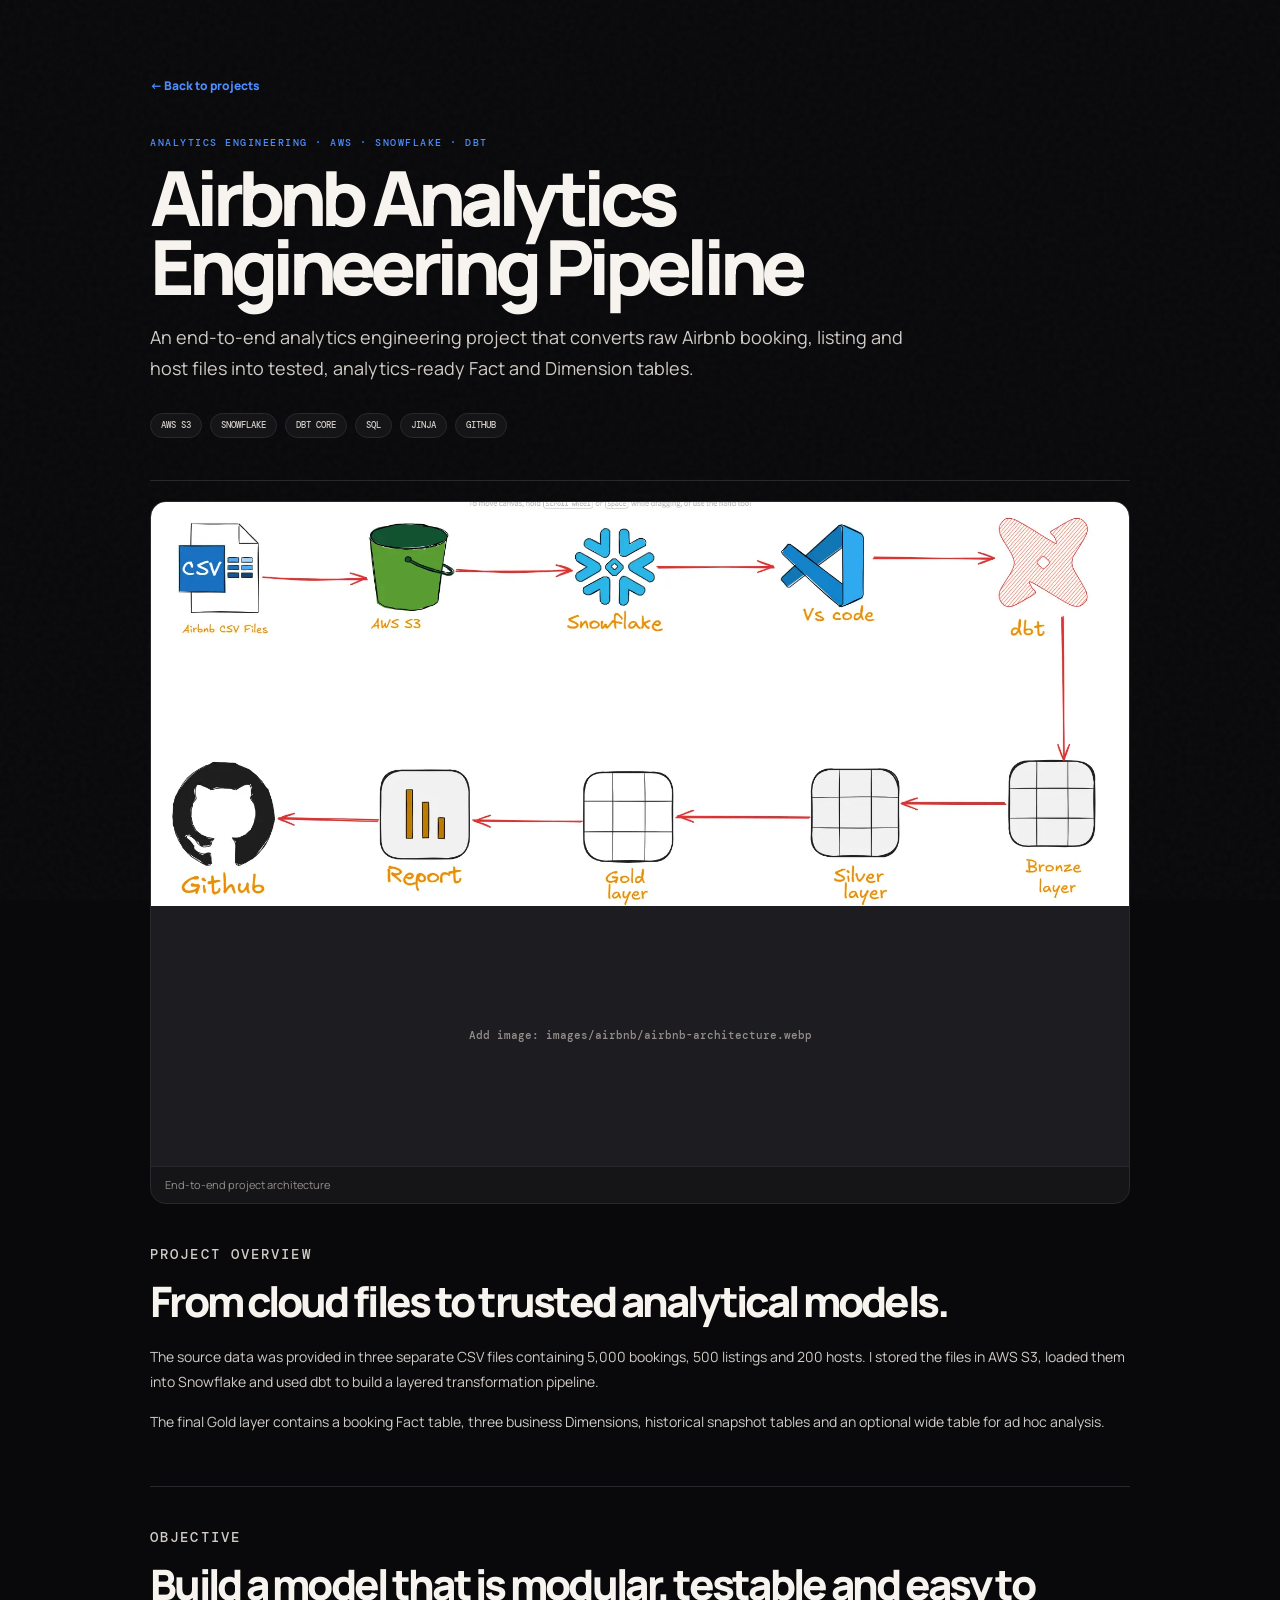
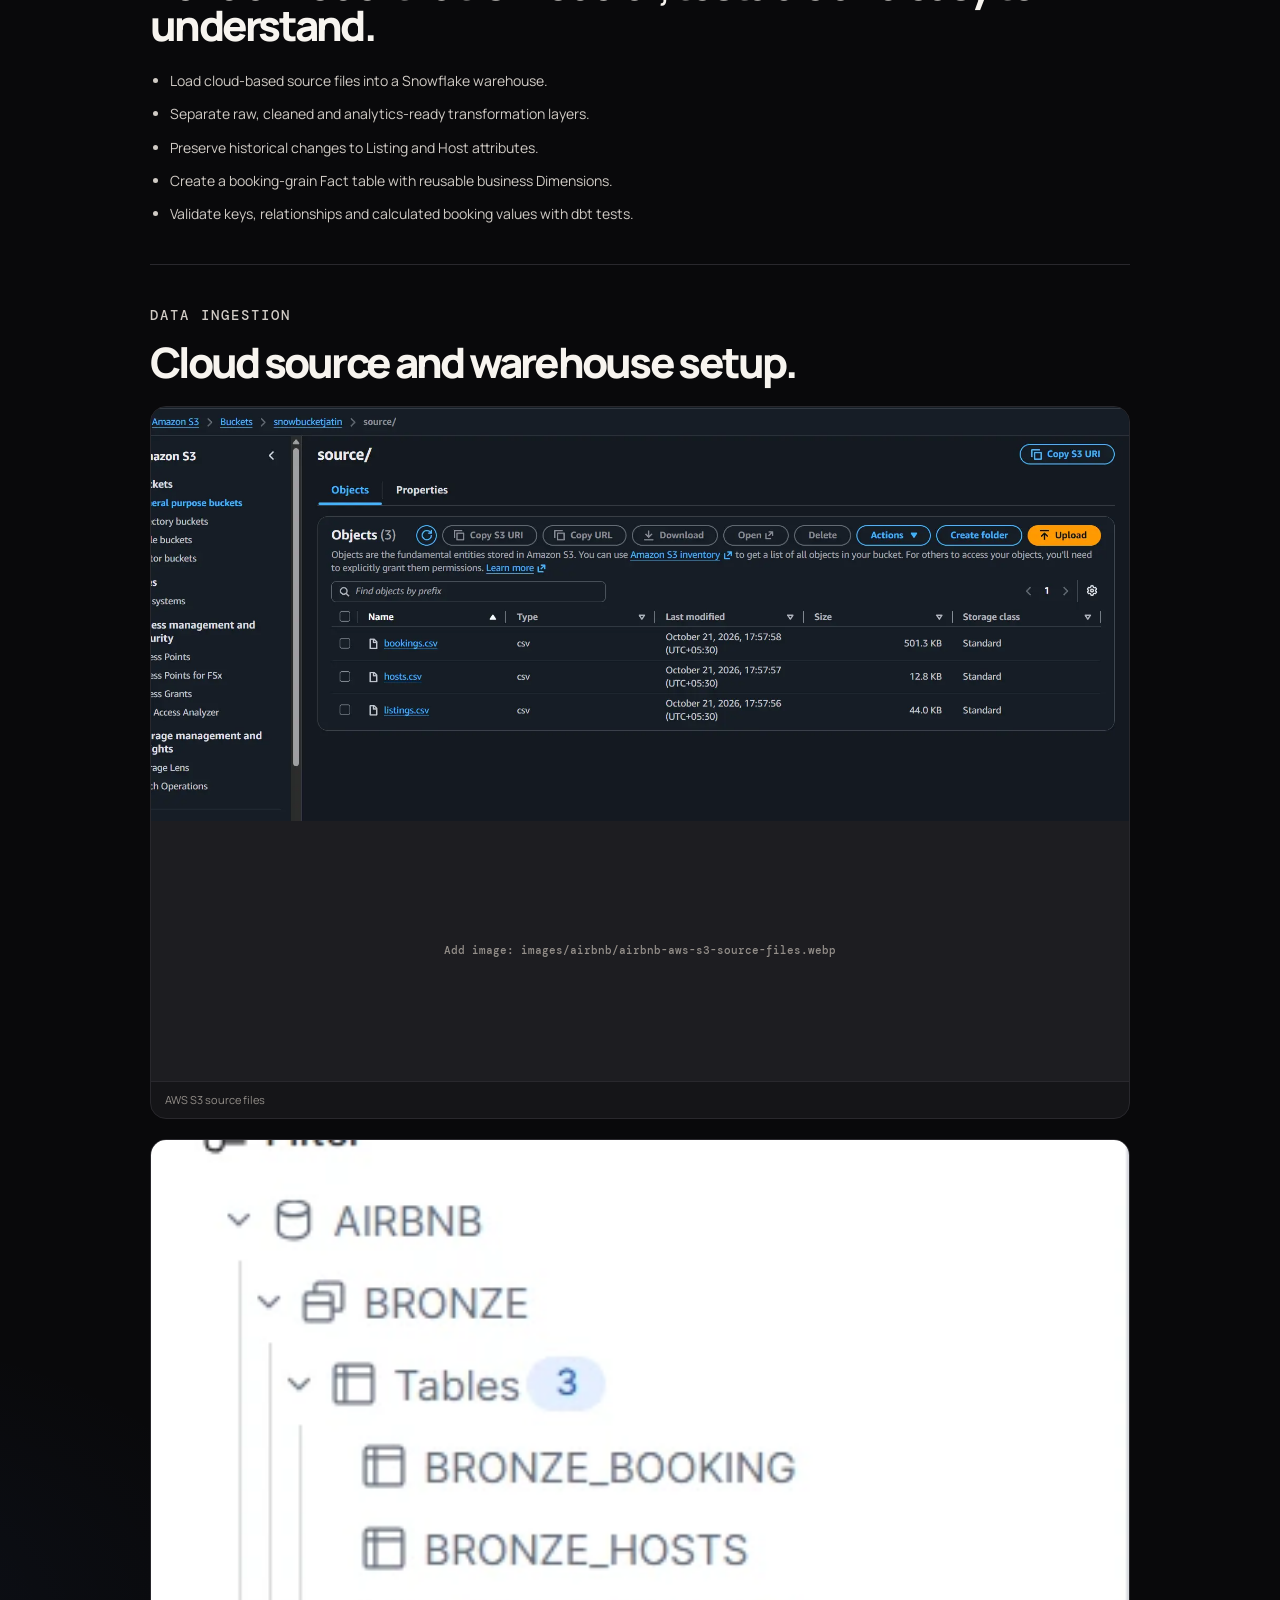
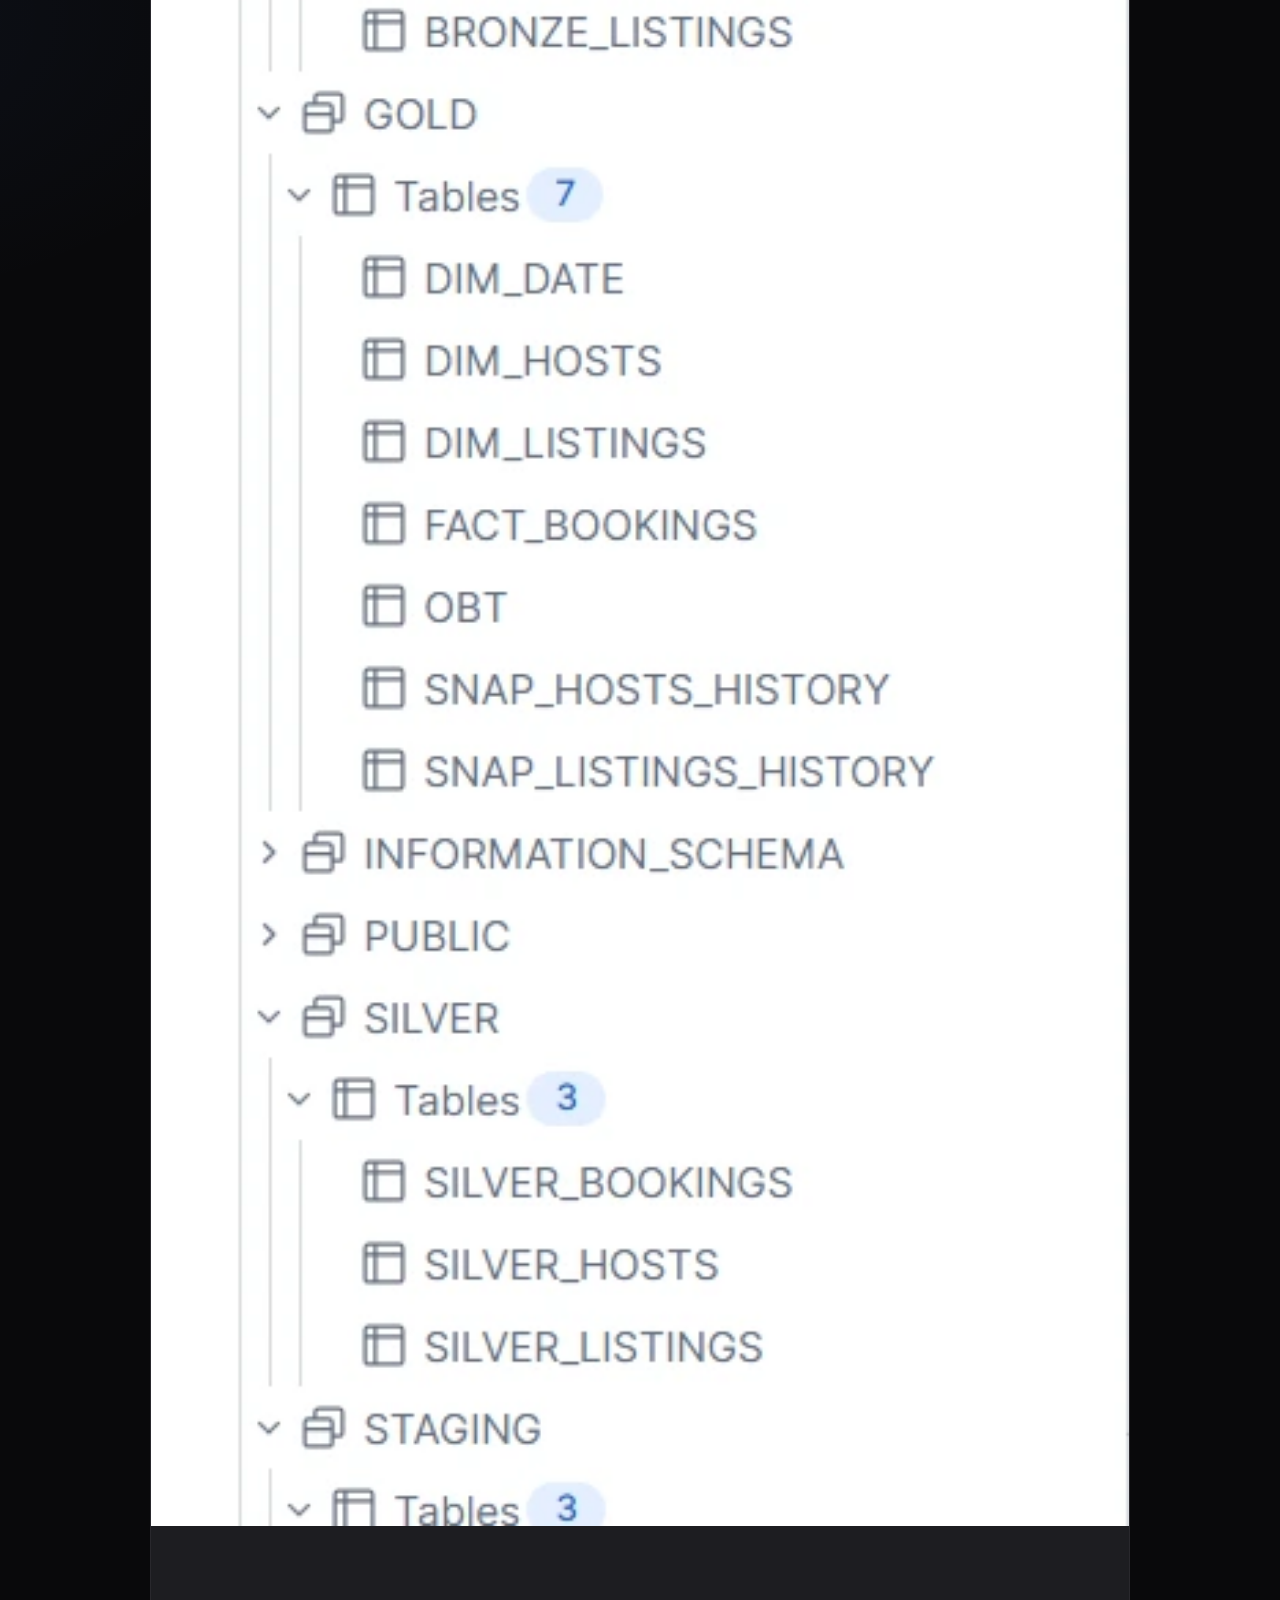
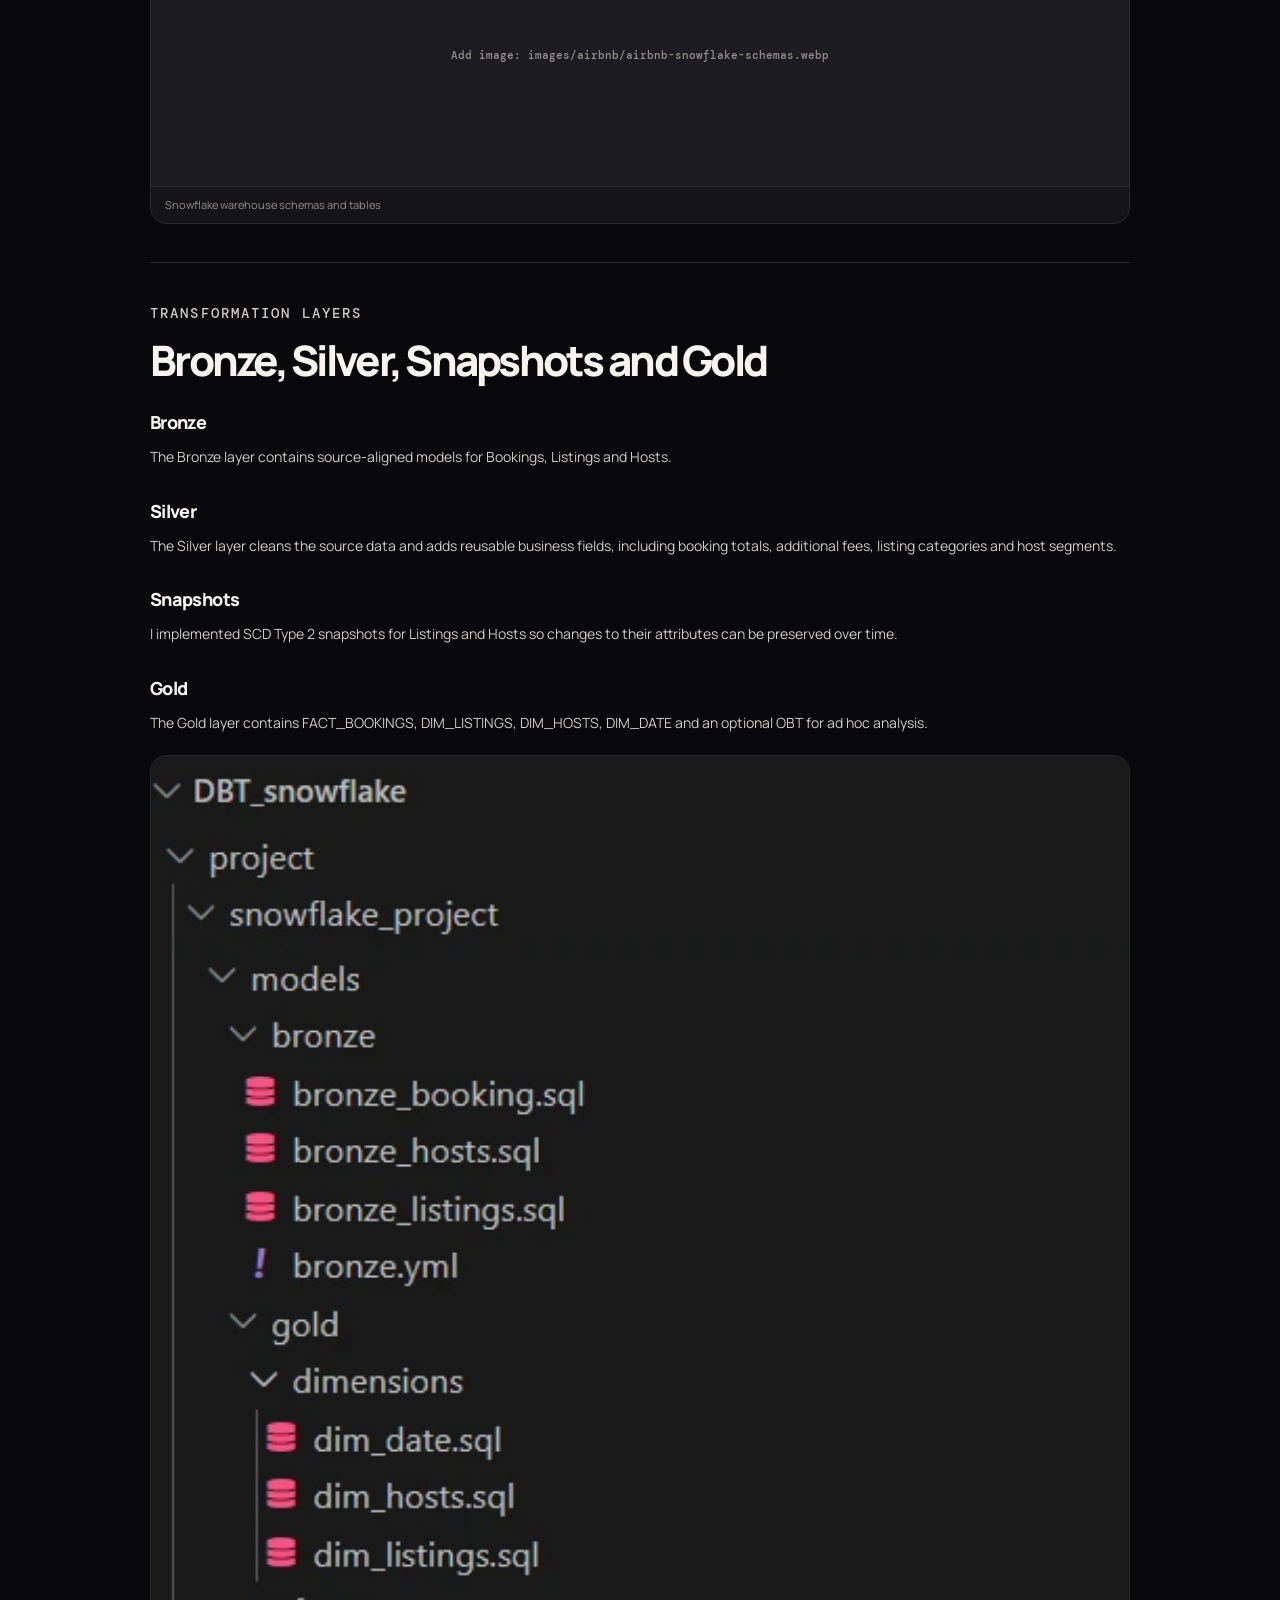
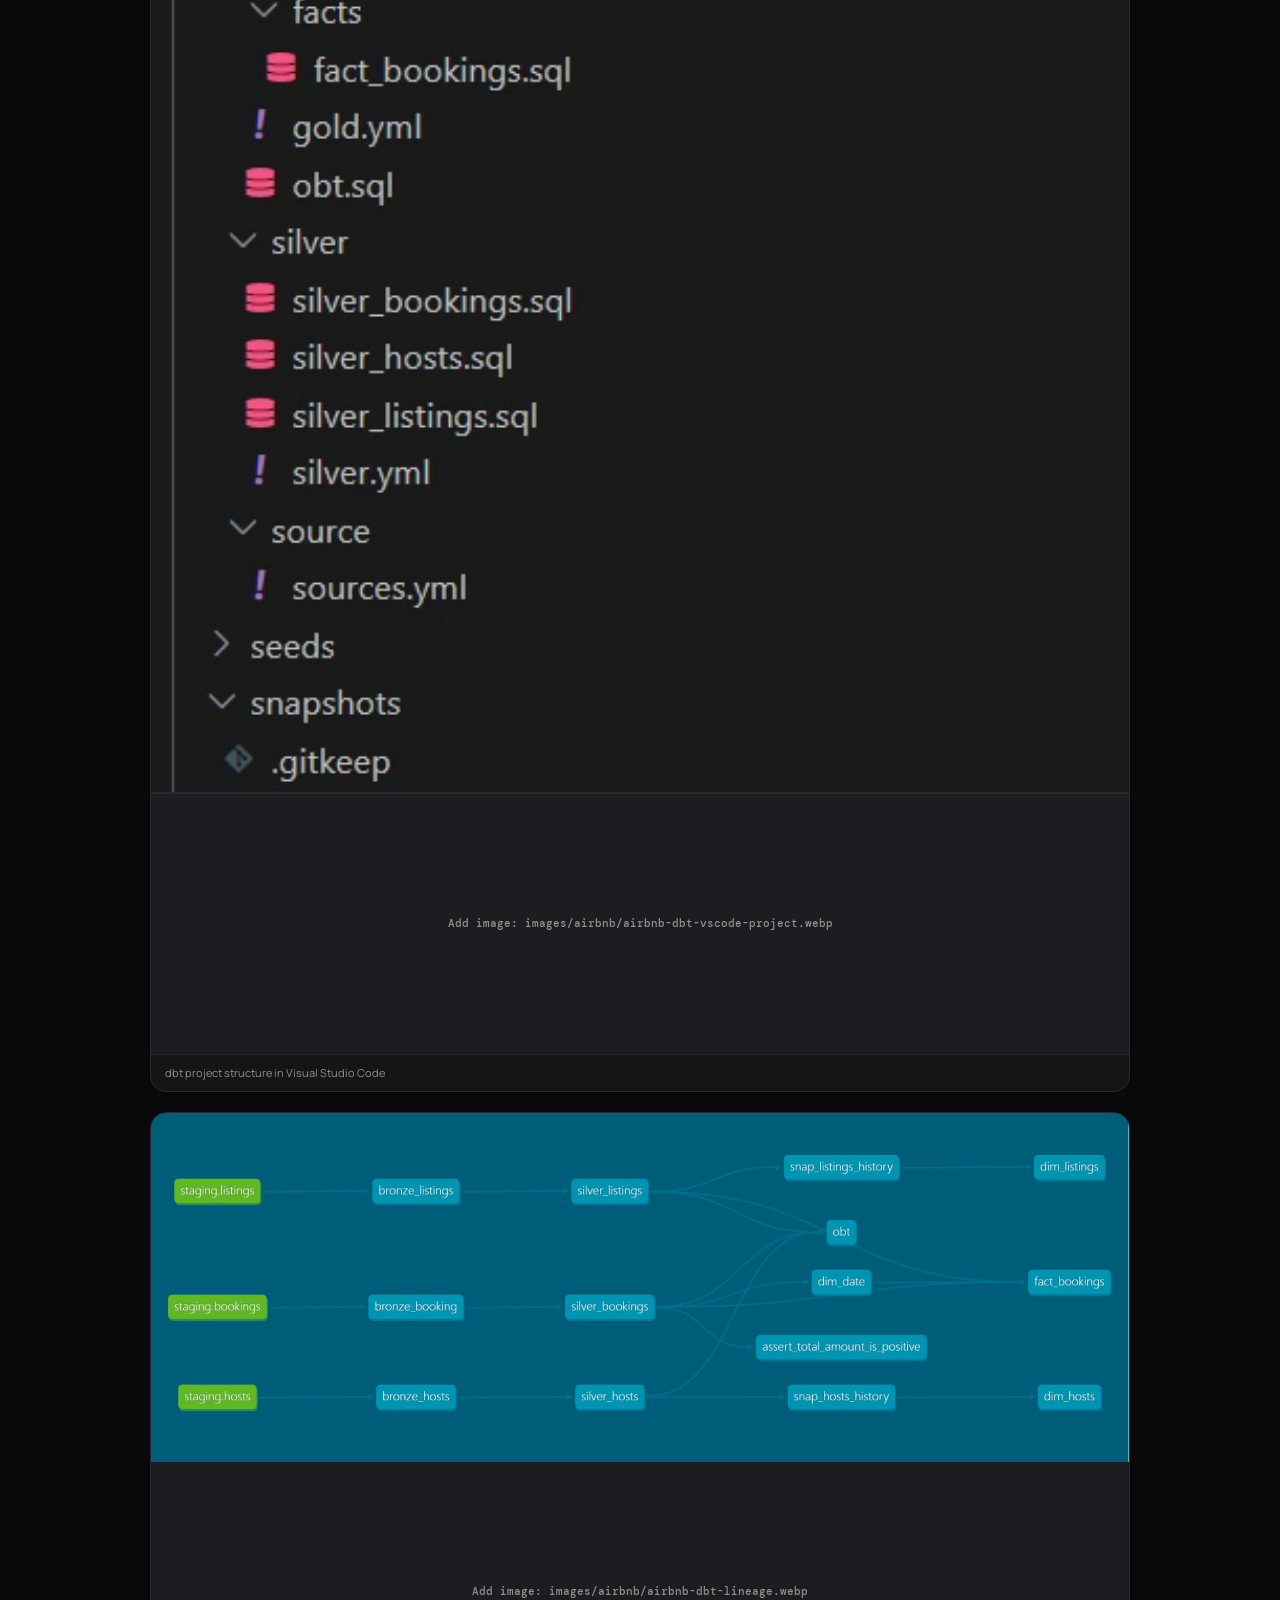
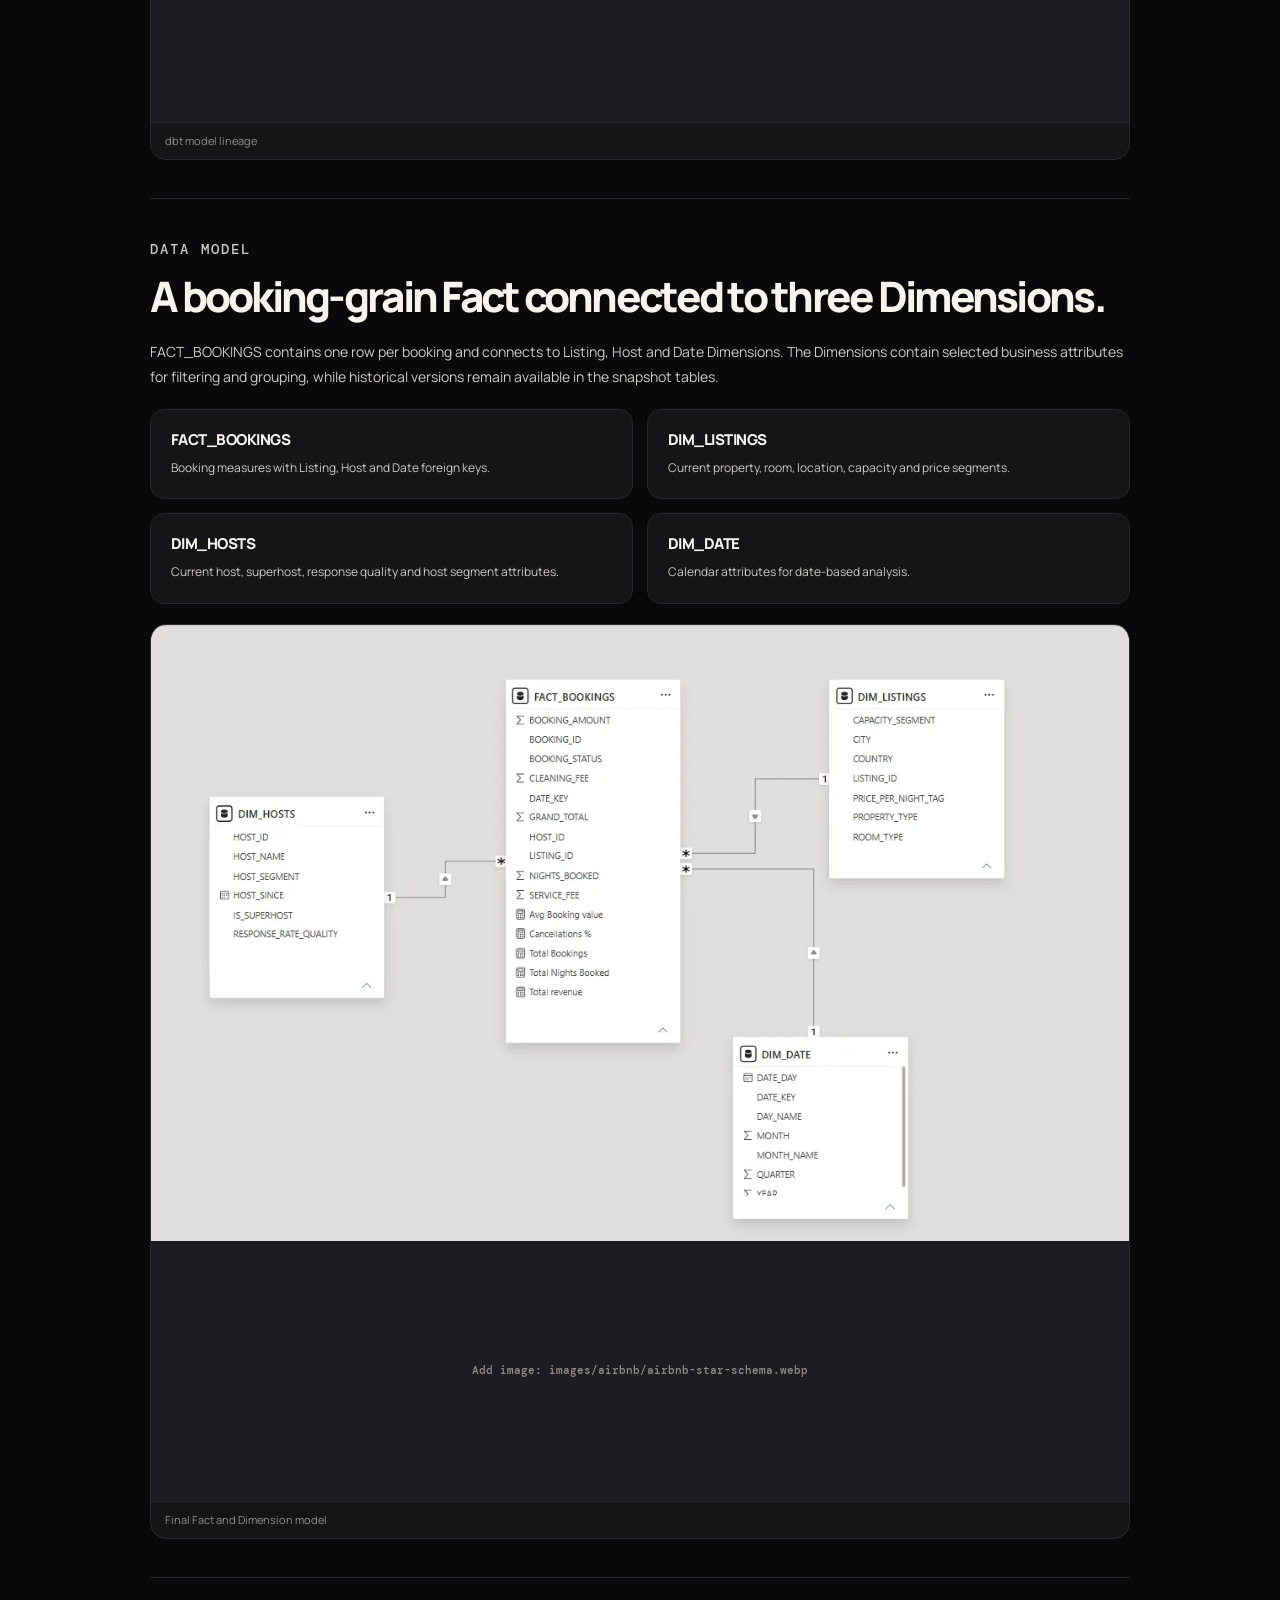
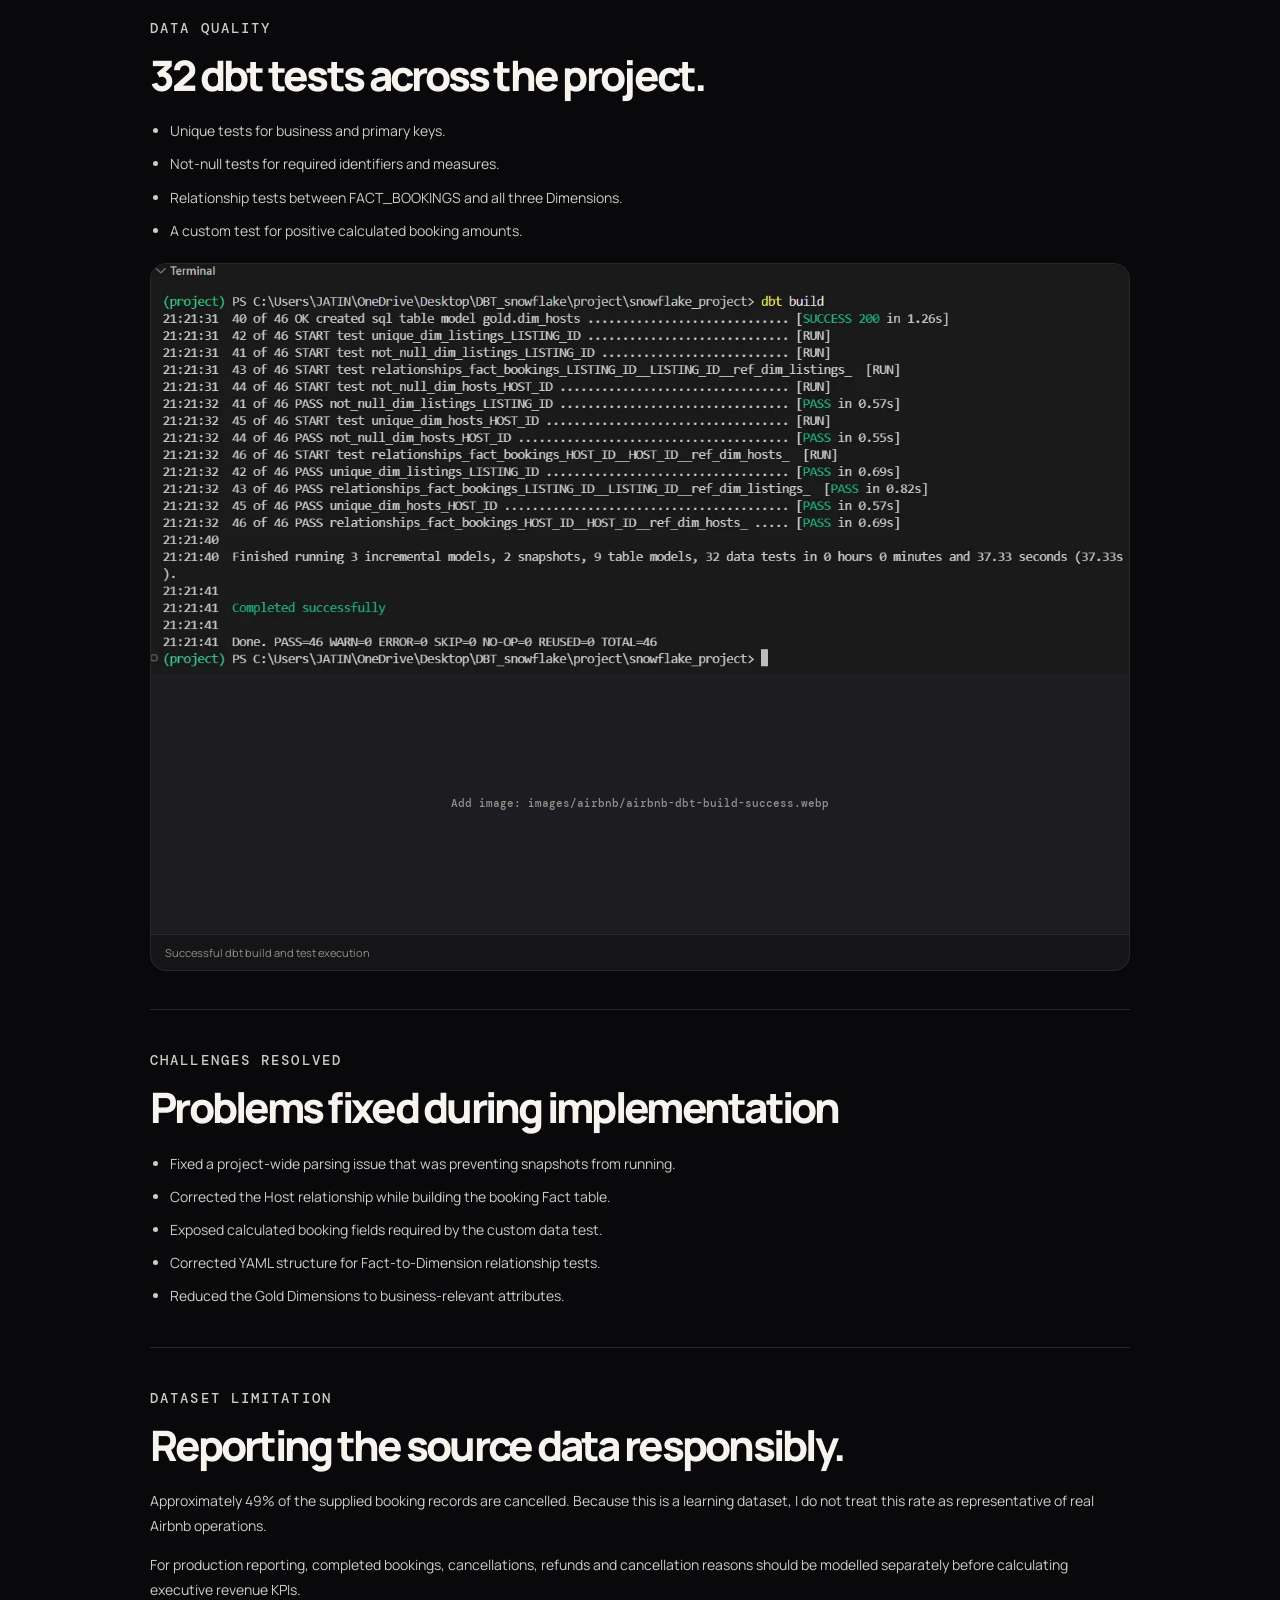
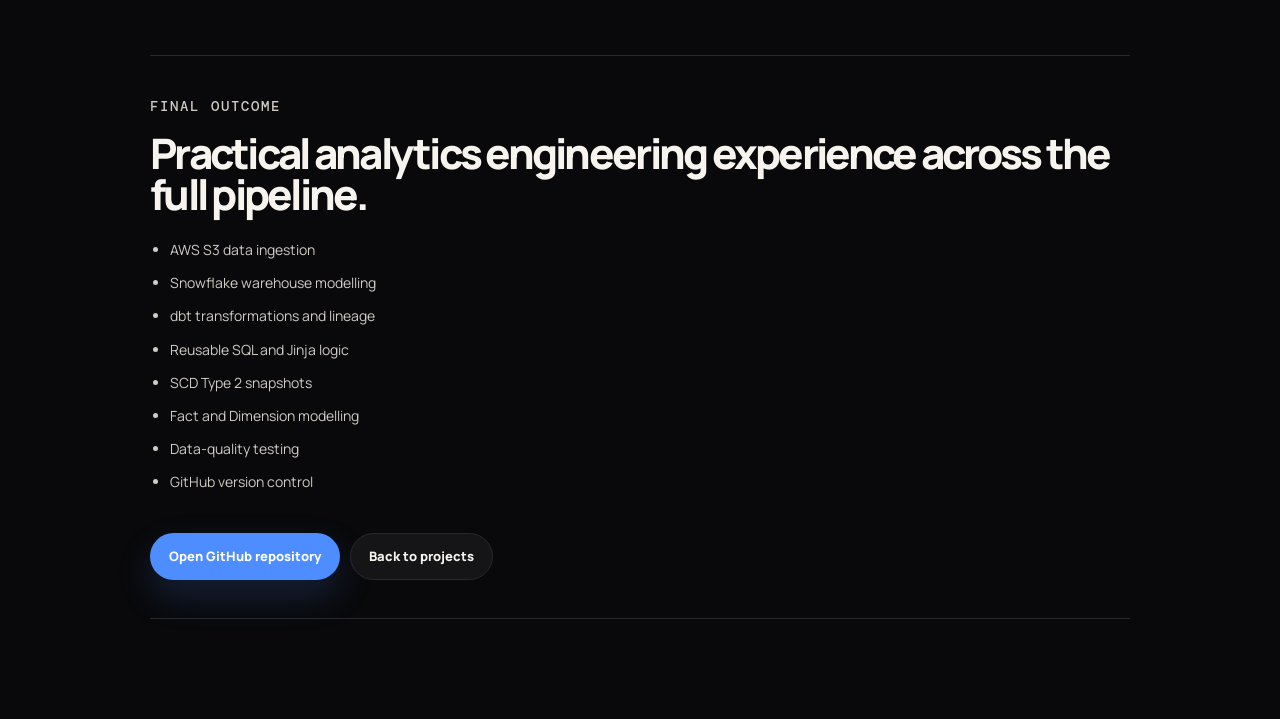
==== commit 79ce1d22: "upload new airbnb project files and images" ====
--- a/airbnb-analytics-engineering.html
+++ b/airbnb-analytics-engineering.html
@@ -19,21 +19,20 @@
     .case-lead { max-width: 780px; color: var(--ink-soft); font-size: 18px; line-height: 1.75; }
     .case-meta { display: flex; flex-wrap: wrap; gap: 8px; margin-top: 28px; }
     .case-meta span { padding: 7px 10px; color: var(--ink-soft); border: 1px solid var(--line); border-radius: 999px; background: var(--surface); font: 500 9px/1 "DM Mono", monospace; text-transform: uppercase; }
-    .case-section { padding: 48px 0; border-bottom: 1px solid var(--line); }
+    .case-section { padding: 38px 0; border-bottom: 1px solid var(--line); }
     .case-section h2 { margin-bottom: 22px; font-size: clamp(28px, 4vw, 42px); }
     .case-section h3 { margin: 30px 0 10px; }
     .case-section p, .case-section li { color: var(--ink-soft); font-size: 14px; line-height: 1.8; }
     .case-section ul { margin: 0; padding-left: 20px; }
     .case-section li + li { margin-top: 8px; }
-    .case-flow { padding: 20px 22px; color: var(--ink); border: 1px solid var(--line); border-radius: 14px; background: var(--surface); font: 500 12px/1.8 "DM Mono", monospace; text-align: center; }
     .case-model { display: grid; grid-template-columns: repeat(2, minmax(0,1fr)); gap: 14px; margin-top: 20px; }
     .case-model article { padding: 20px; border: 1px solid var(--line); border-radius: 14px; background: var(--surface); }
     .case-model h3 { margin: 0 0 7px; font-size: 15px; }
     .case-model p { margin: 0; font-size: 12px; }
-    .case-figure { margin: 28px 0 0; overflow: hidden; border: 1px solid var(--line); border-radius: 16px; background: var(--surface); }
+    .case-figure { margin: 20px 0 0; overflow: hidden; border: 1px solid var(--line); border-radius: 16px; background: var(--surface); }
     .case-figure img { display: block; width: 100%; height: auto; }
     .case-placeholder { display: grid; min-height: 260px; place-items: center; padding: 32px; color: var(--muted); background: var(--surface-soft); font: 500 11px/1.6 "DM Mono", monospace; text-align: center; }
-    .case-figure figcaption { padding: 12px 16px; color: var(--muted); border-top: 1px solid var(--line); font-size: 11px; }
+    .case-figure figcaption { padding: 9px 14px; color: var(--muted); border-top: 1px solid var(--line); font-size: 11px; }
     .case-footer-actions { display: flex; flex-wrap: wrap; gap: 10px; padding-top: 38px; }
     @media (max-width: 650px) { .case-page { width: min(calc(100% - 28px), 980px); padding-top: 36px; } .case-model { grid-template-columns: 1fr; } .case-lead { font-size: 16px; } }
   </style>
@@ -84,9 +83,8 @@
     </section>
 
     <section class="case-section">
-      <p class="eyebrow">ARCHITECTURE</p>
-      <h2>Pipeline flow</h2>
-      <div class="case-flow">Airbnb CSV Files → AWS S3 → Snowflake Staging → dbt Bronze → dbt Silver → dbt Snapshots and Gold Models</div>
+      <p class="eyebrow">DATA INGESTION</p>
+      <h2>Cloud source and warehouse setup.</h2>
       <figure class="case-figure">
         <img src="images/airbnb/airbnb-aws-s3-source-files.webp" alt="Airbnb CSV source files stored in AWS S3" onerror="this.hidden=true;this.nextElementSibling.hidden=false">
         <div class="case-placeholder" hidden>Add image: images/airbnb/airbnb-aws-s3-source-files.webp</div>
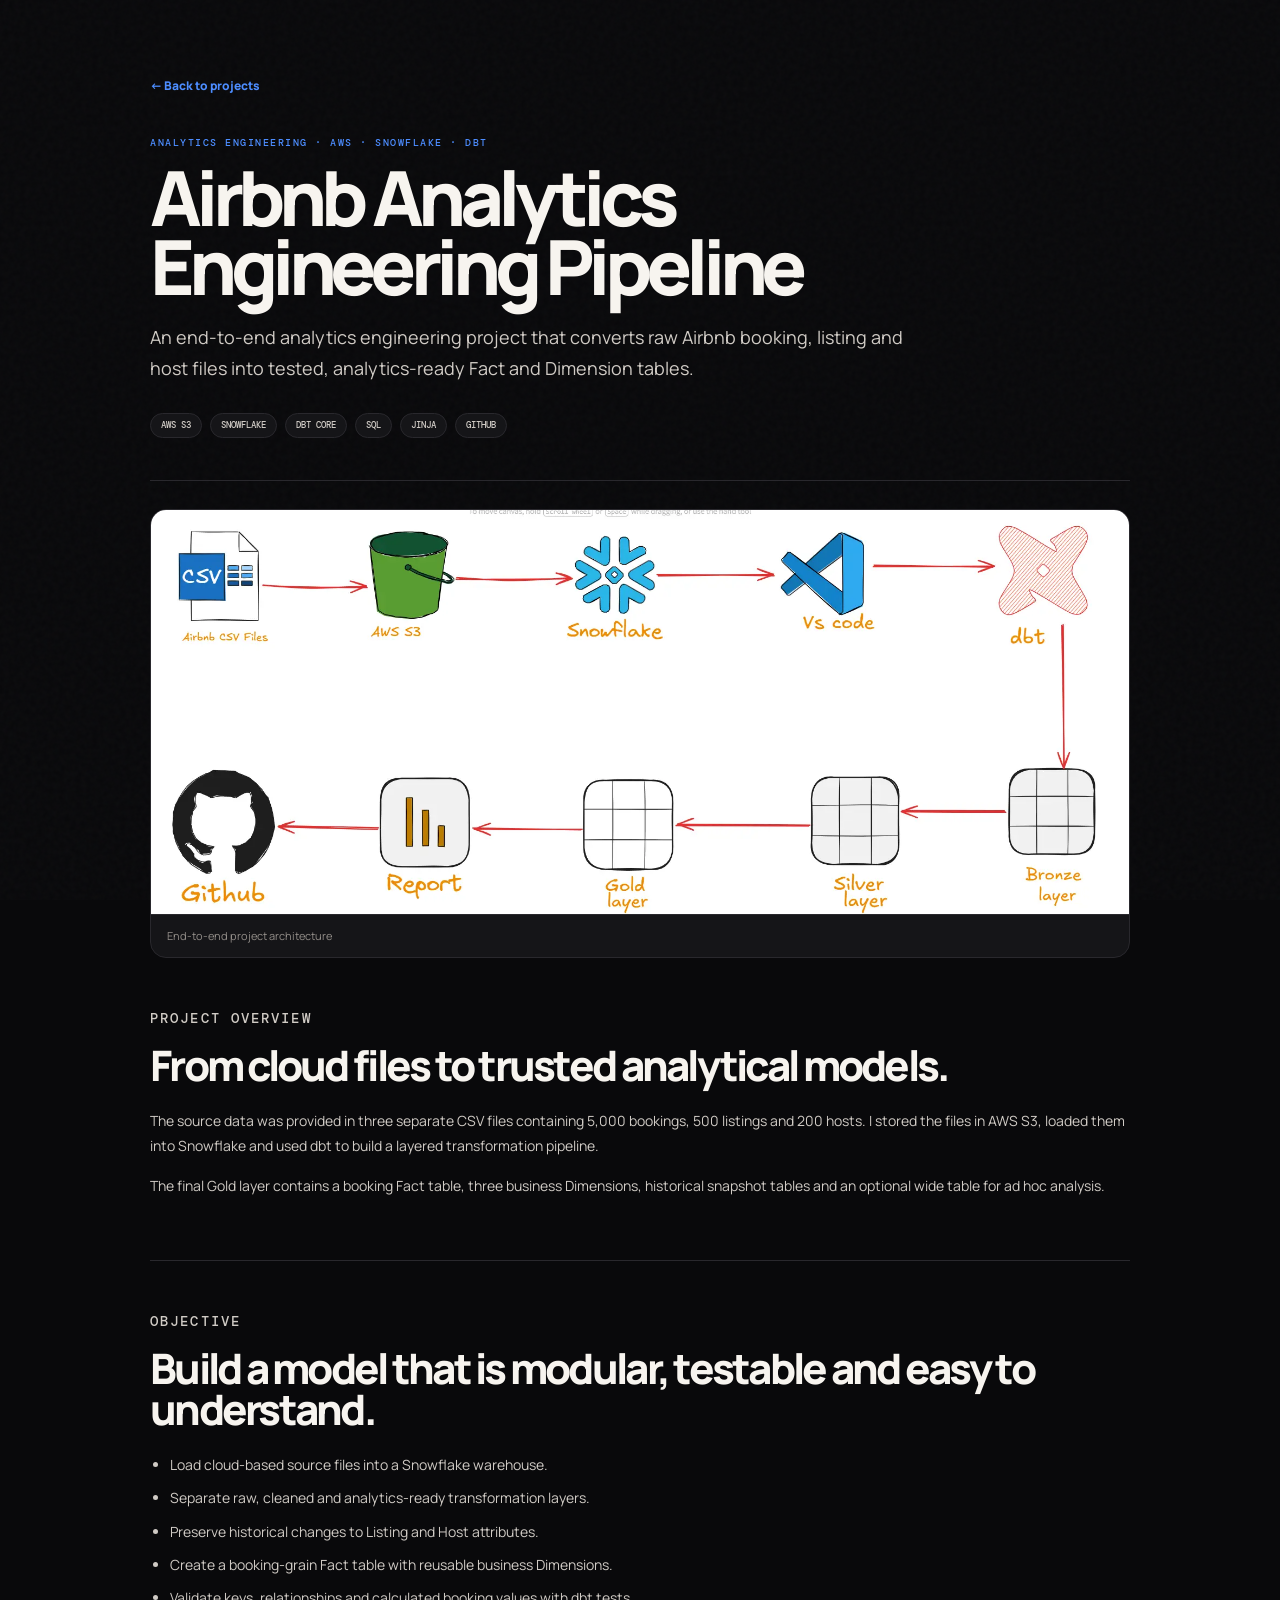
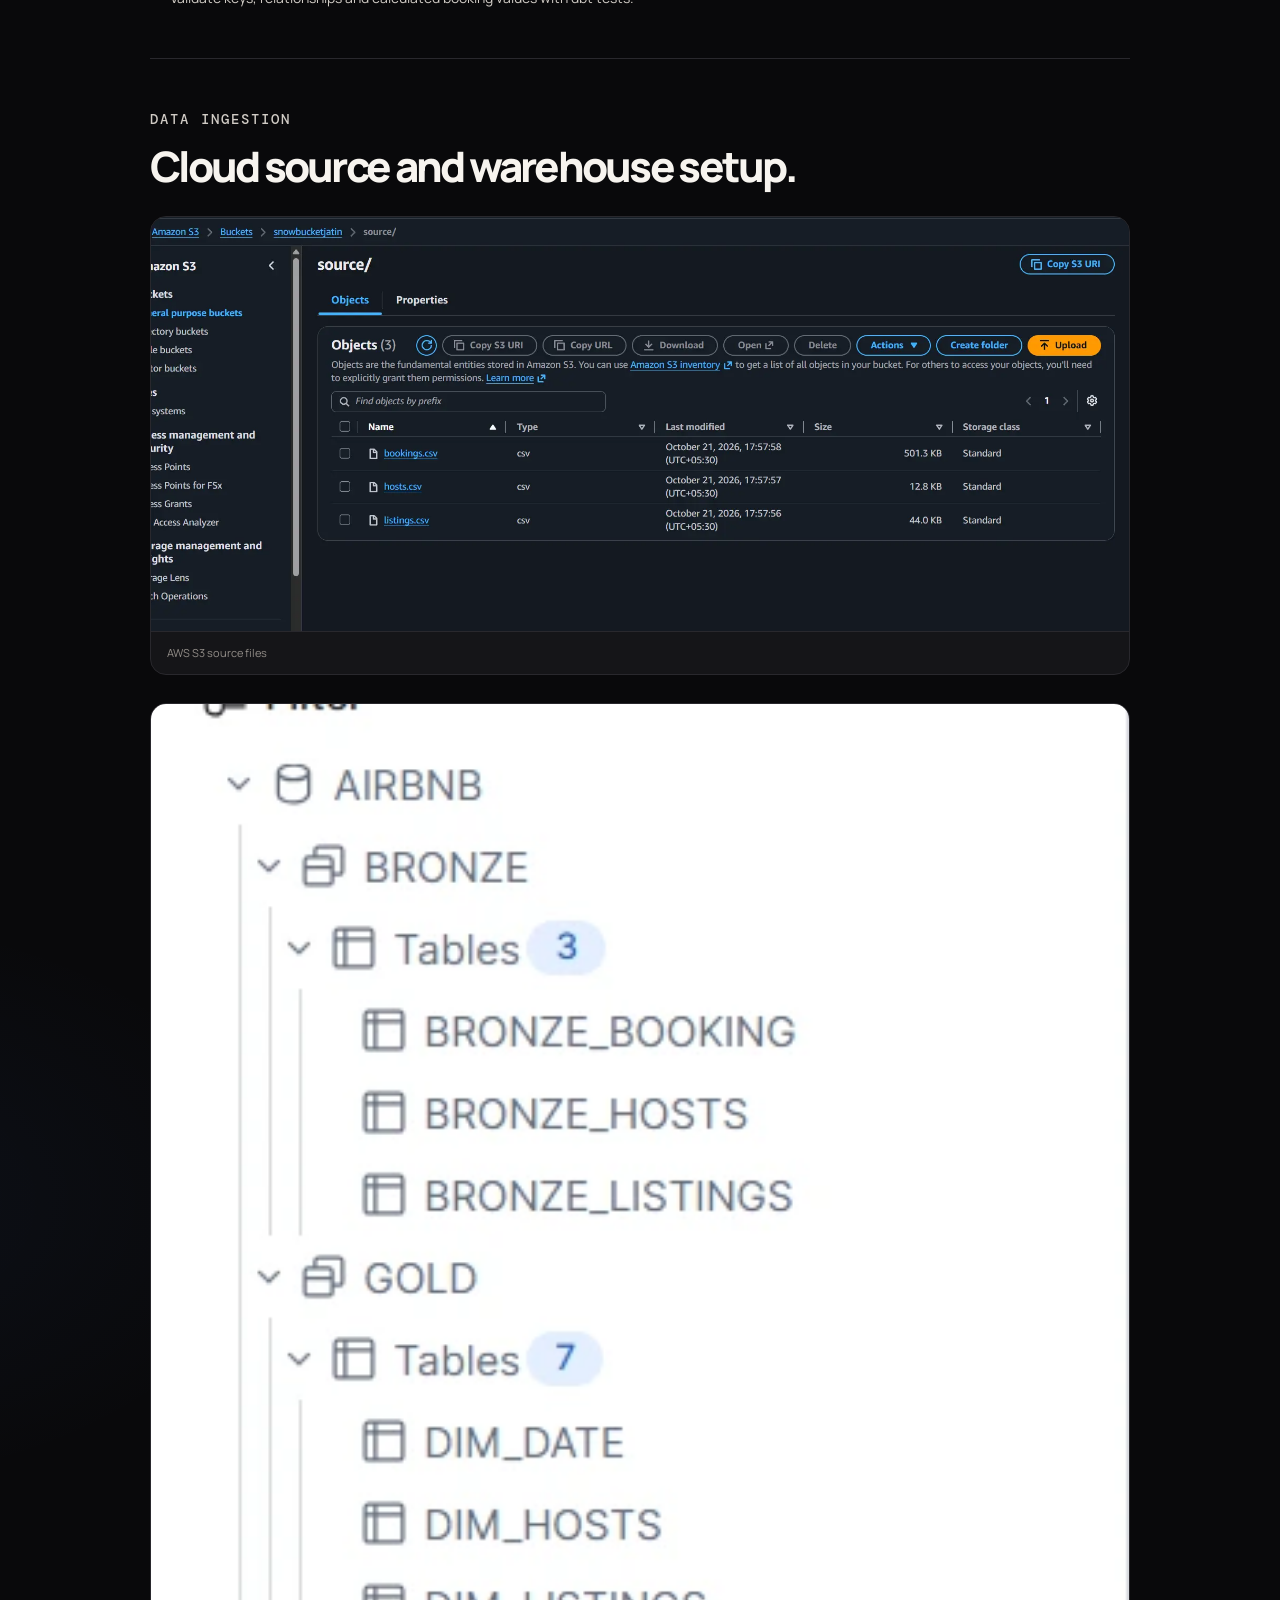
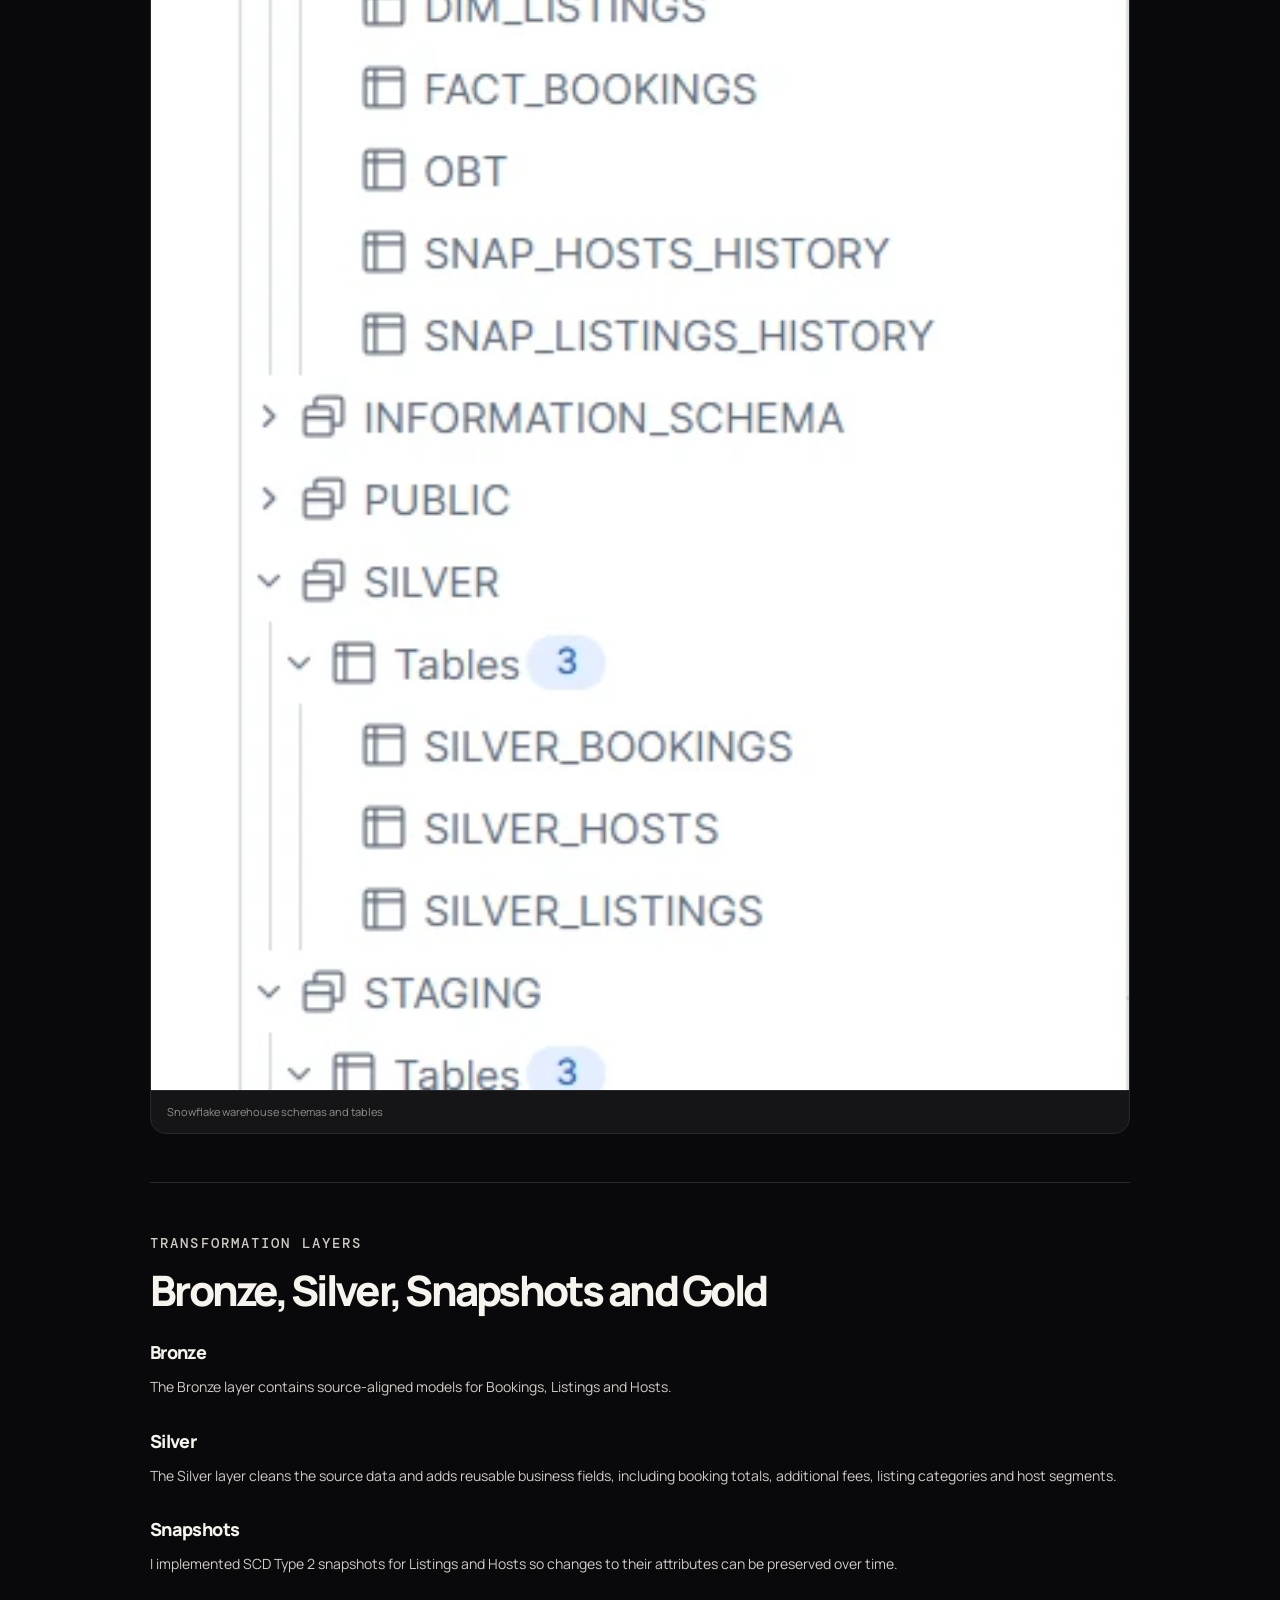
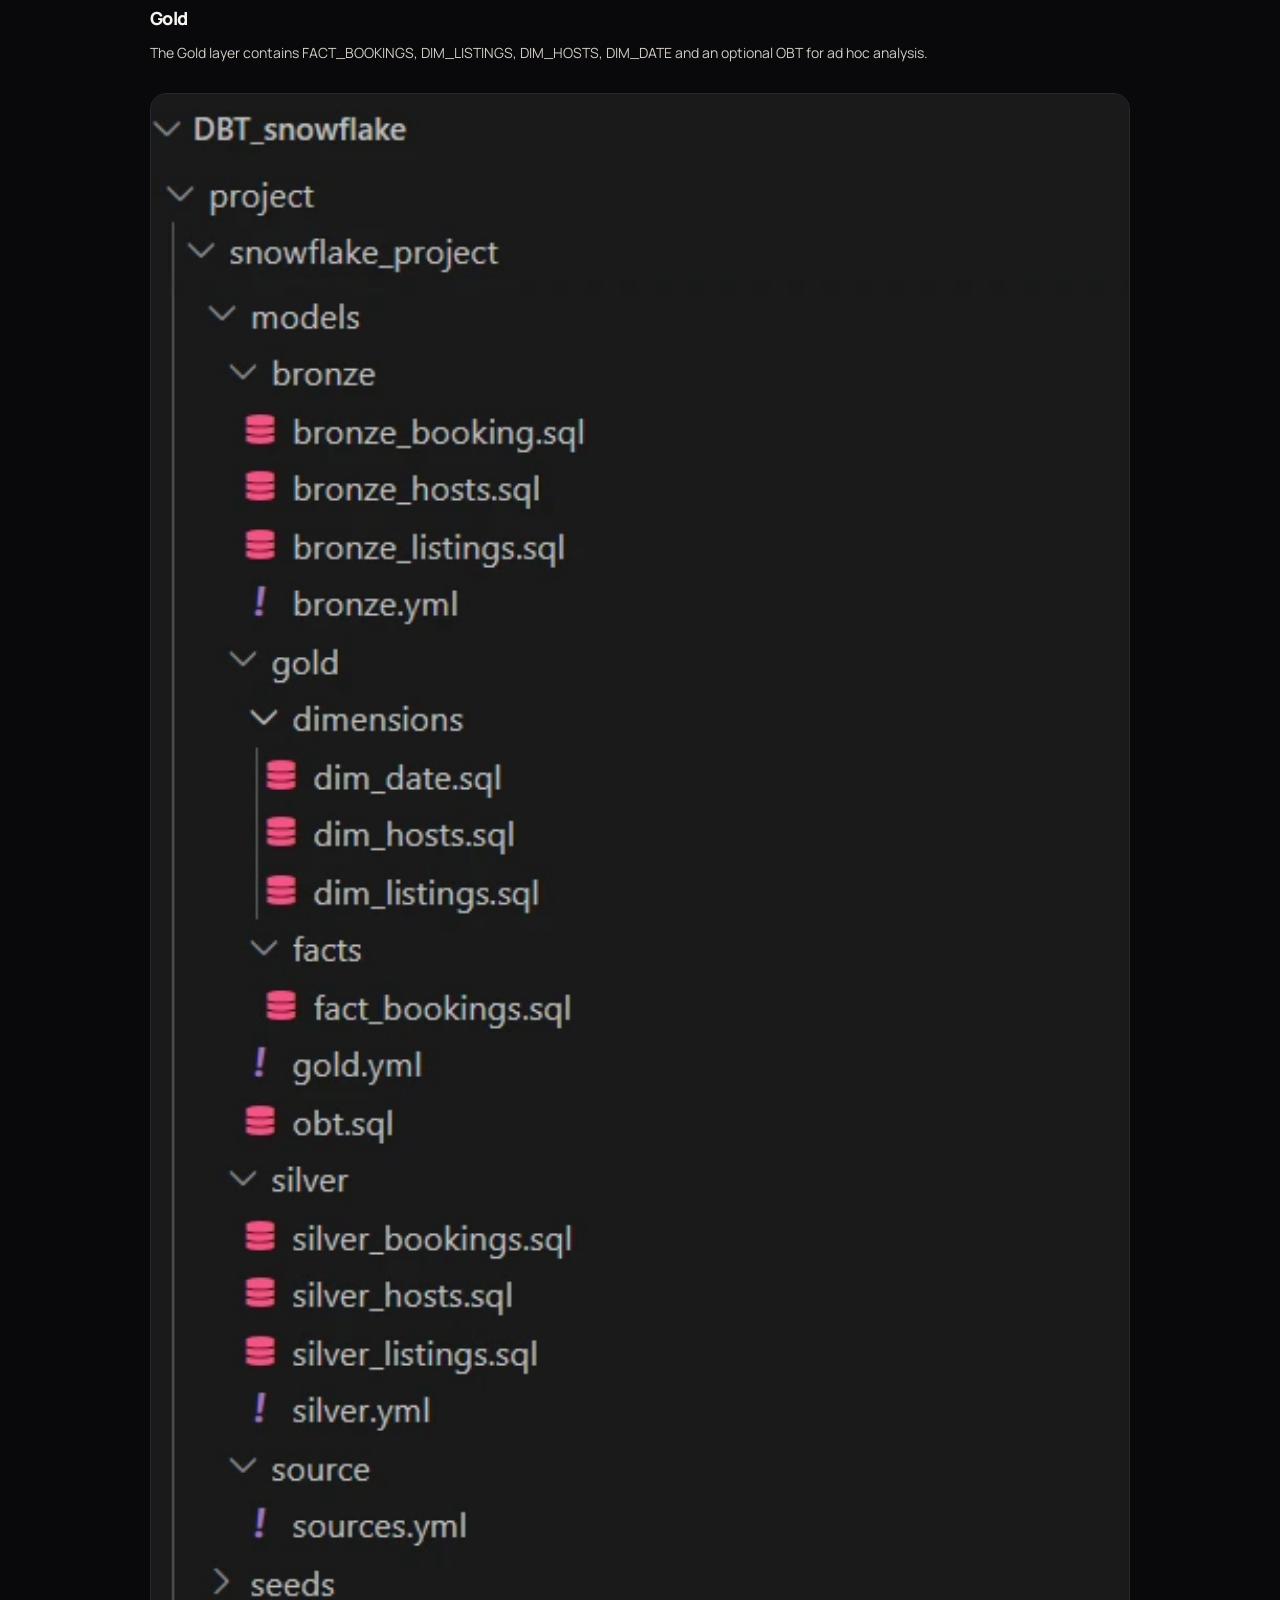
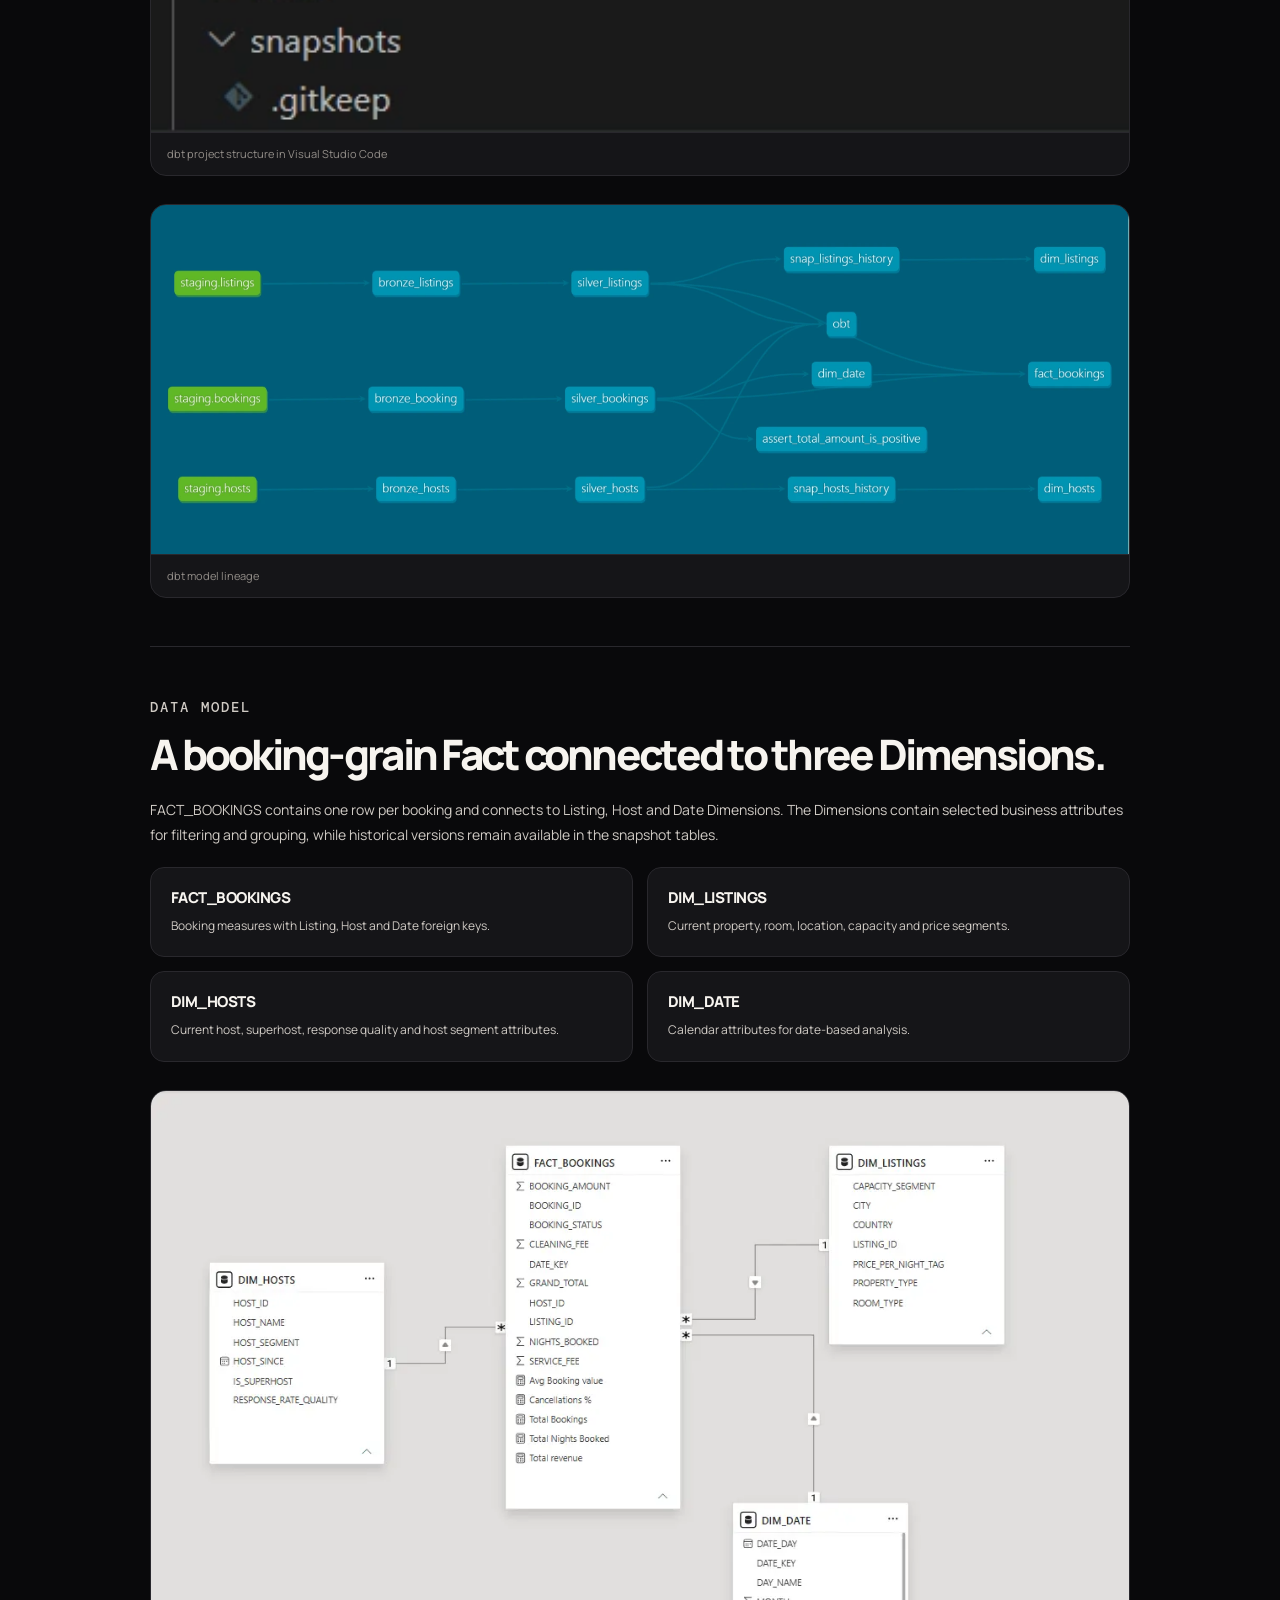
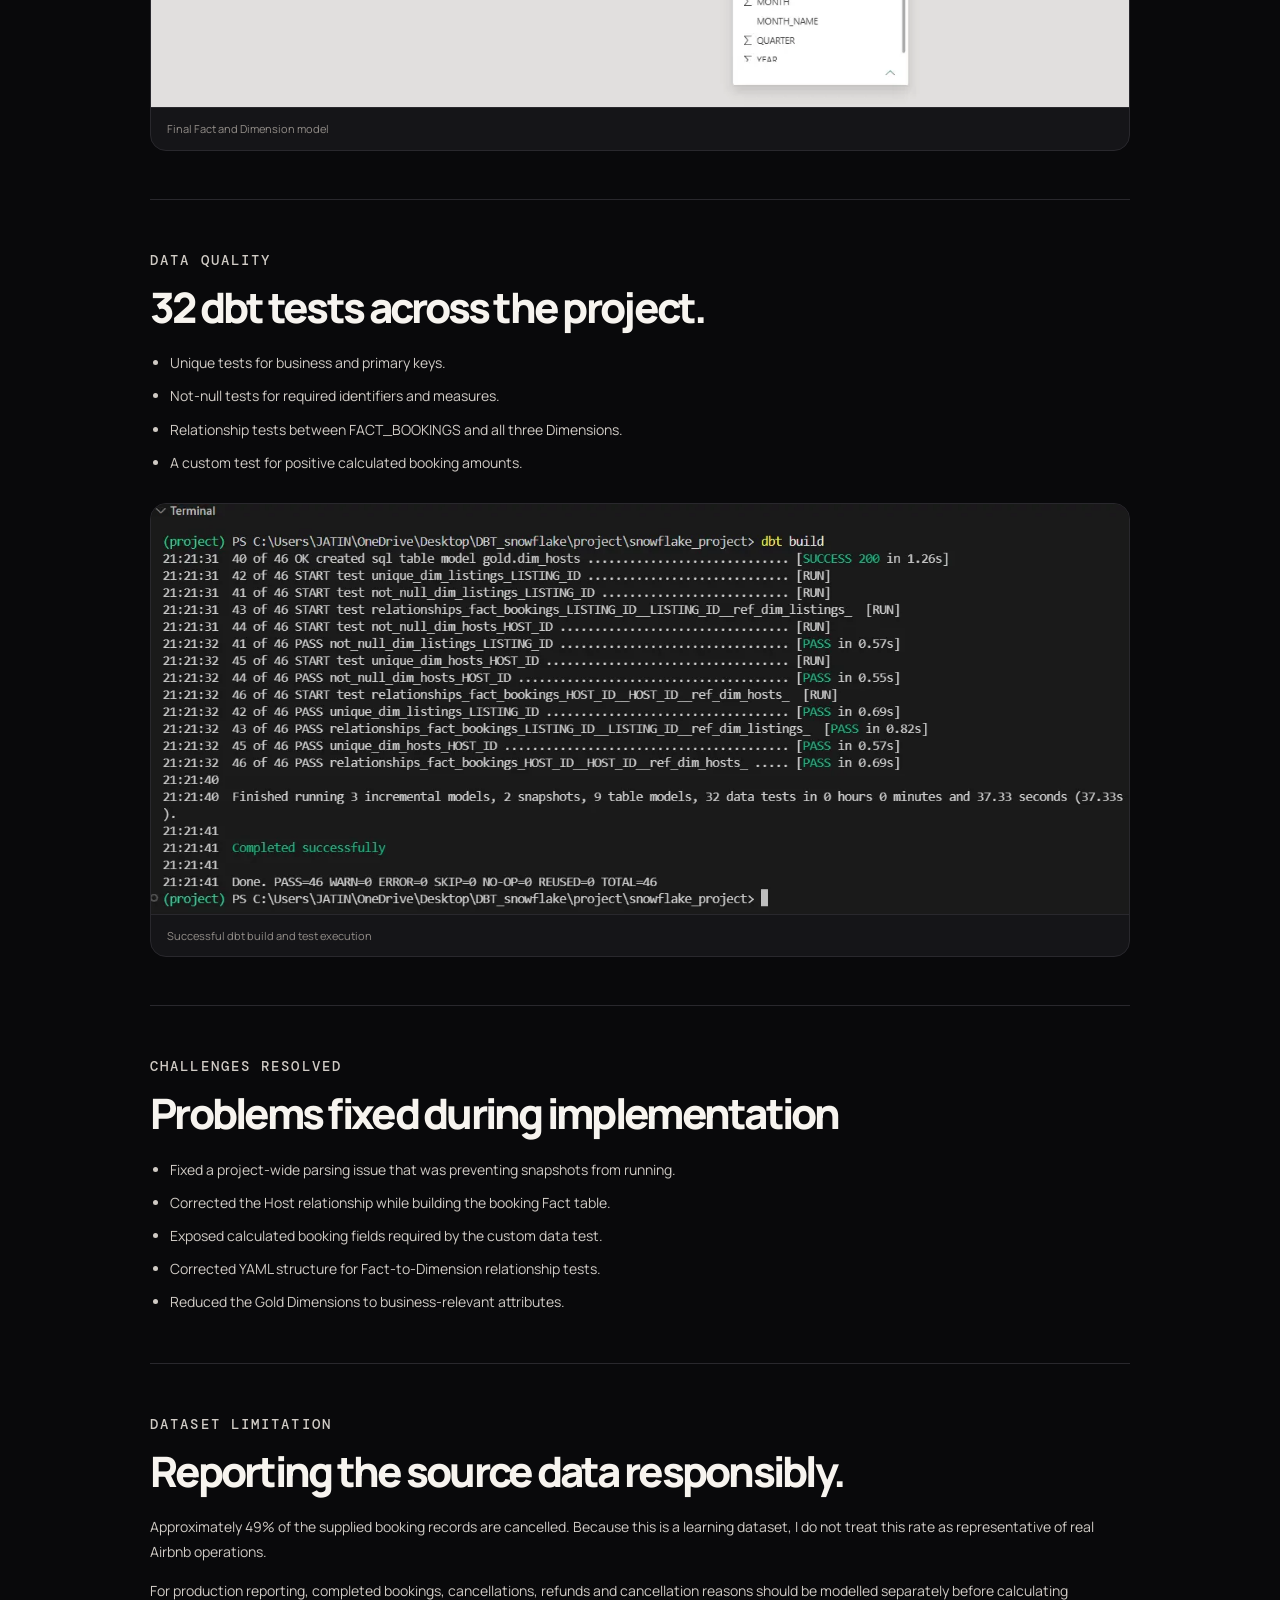
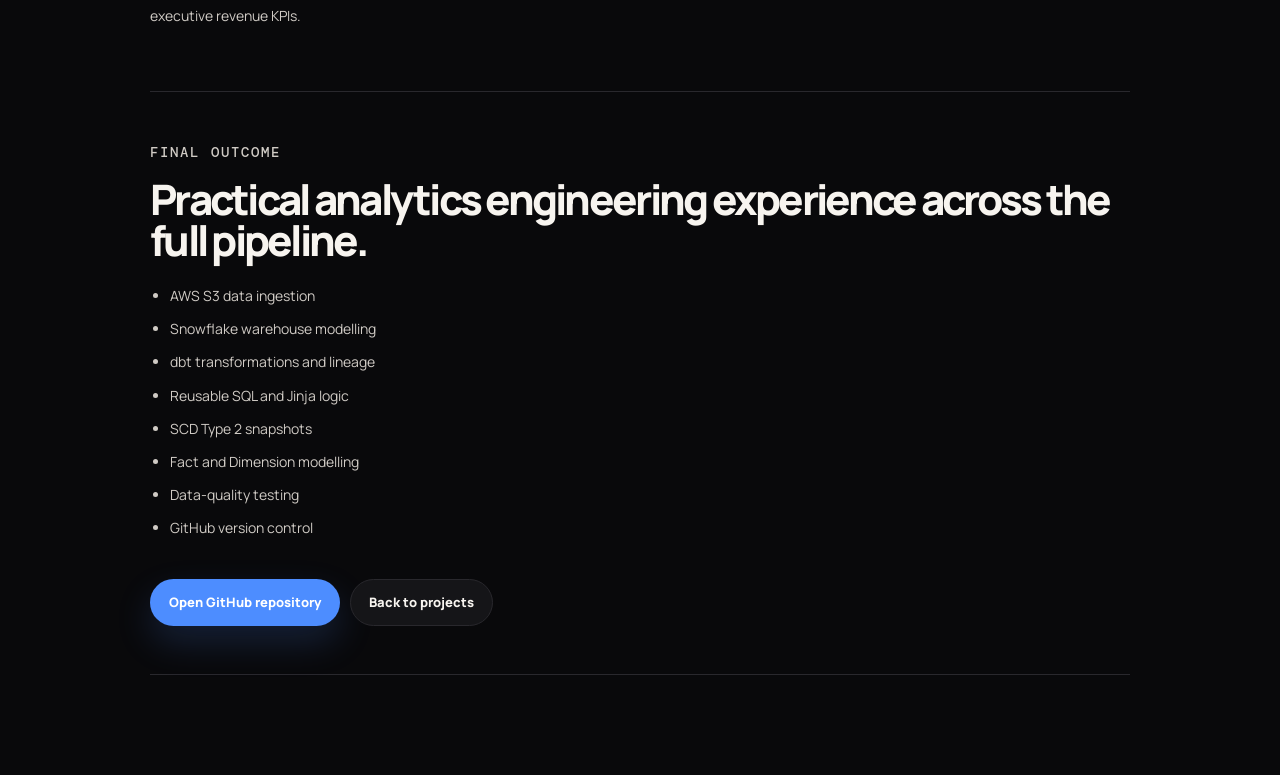
==== commit 9177c147: "new porject images updated" ====
--- a/airbnb-analytics-engineering.html
+++ b/airbnb-analytics-engineering.html
@@ -19,7 +19,7 @@
     .case-lead { max-width: 780px; color: var(--ink-soft); font-size: 18px; line-height: 1.75; }
     .case-meta { display: flex; flex-wrap: wrap; gap: 8px; margin-top: 28px; }
     .case-meta span { padding: 7px 10px; color: var(--ink-soft); border: 1px solid var(--line); border-radius: 999px; background: var(--surface); font: 500 9px/1 "DM Mono", monospace; text-transform: uppercase; }
-    .case-section { padding: 38px 0; border-bottom: 1px solid var(--line); }
+    .case-section { padding: 48px 0; border-bottom: 1px solid var(--line); }
     .case-section h2 { margin-bottom: 22px; font-size: clamp(28px, 4vw, 42px); }
     .case-section h3 { margin: 30px 0 10px; }
     .case-section p, .case-section li { color: var(--ink-soft); font-size: 14px; line-height: 1.8; }
@@ -29,10 +29,11 @@
     .case-model article { padding: 20px; border: 1px solid var(--line); border-radius: 14px; background: var(--surface); }
     .case-model h3 { margin: 0 0 7px; font-size: 15px; }
     .case-model p { margin: 0; font-size: 12px; }
-    .case-figure { margin: 20px 0 0; overflow: hidden; border: 1px solid var(--line); border-radius: 16px; background: var(--surface); }
+    .case-figure { margin: 28px 0 0; overflow: hidden; border: 1px solid var(--line); border-radius: 16px; background: var(--surface); }
     .case-figure img { display: block; width: 100%; height: auto; }
     .case-placeholder { display: grid; min-height: 260px; place-items: center; padding: 32px; color: var(--muted); background: var(--surface-soft); font: 500 11px/1.6 "DM Mono", monospace; text-align: center; }
-    .case-figure figcaption { padding: 9px 14px; color: var(--muted); border-top: 1px solid var(--line); font-size: 11px; }
+    .case-placeholder[hidden] { display: none; }
+    .case-figure figcaption { padding: 12px 16px; color: var(--muted); border-top: 1px solid var(--line); font-size: 11px; }
     .case-footer-actions { display: flex; flex-wrap: wrap; gap: 10px; padding-top: 38px; }
     @media (max-width: 650px) { .case-page { width: min(calc(100% - 28px), 980px); padding-top: 36px; } .case-model { grid-template-columns: 1fr; } .case-lead { font-size: 16px; } }
   </style>
